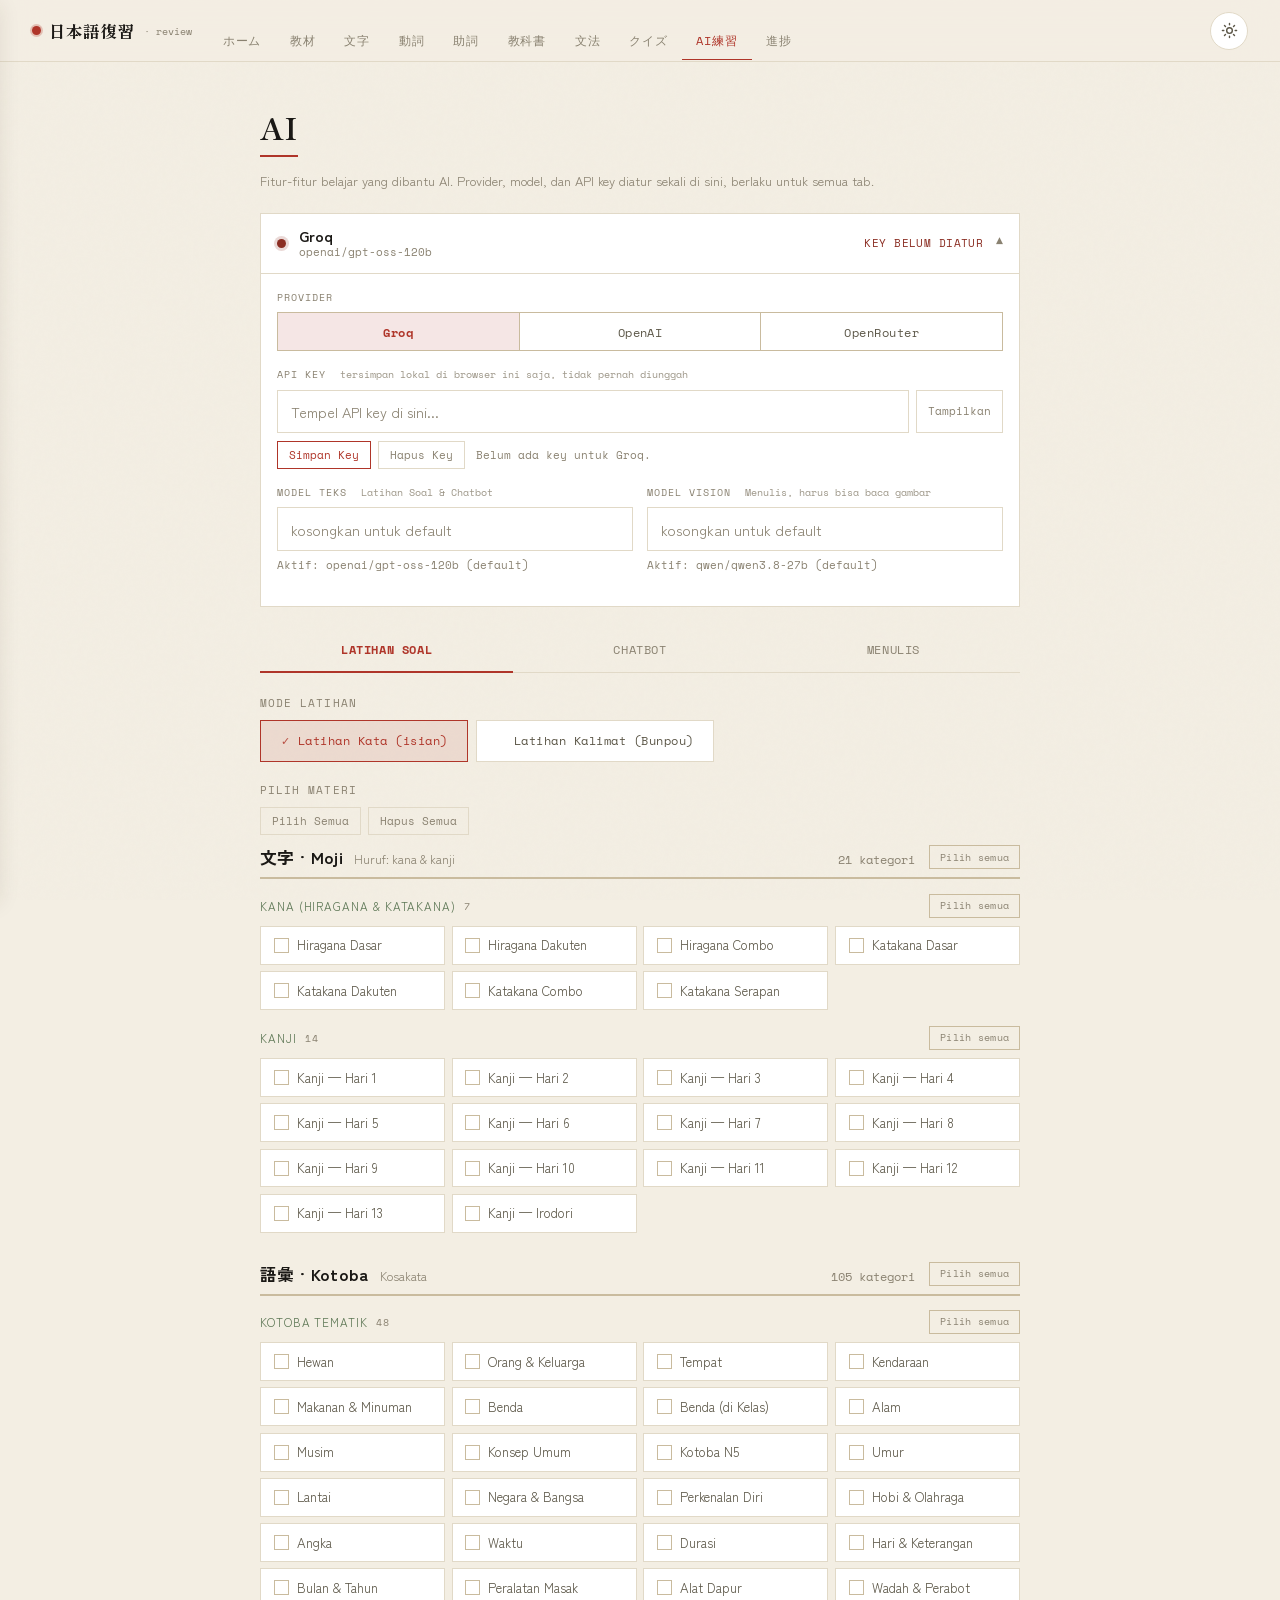
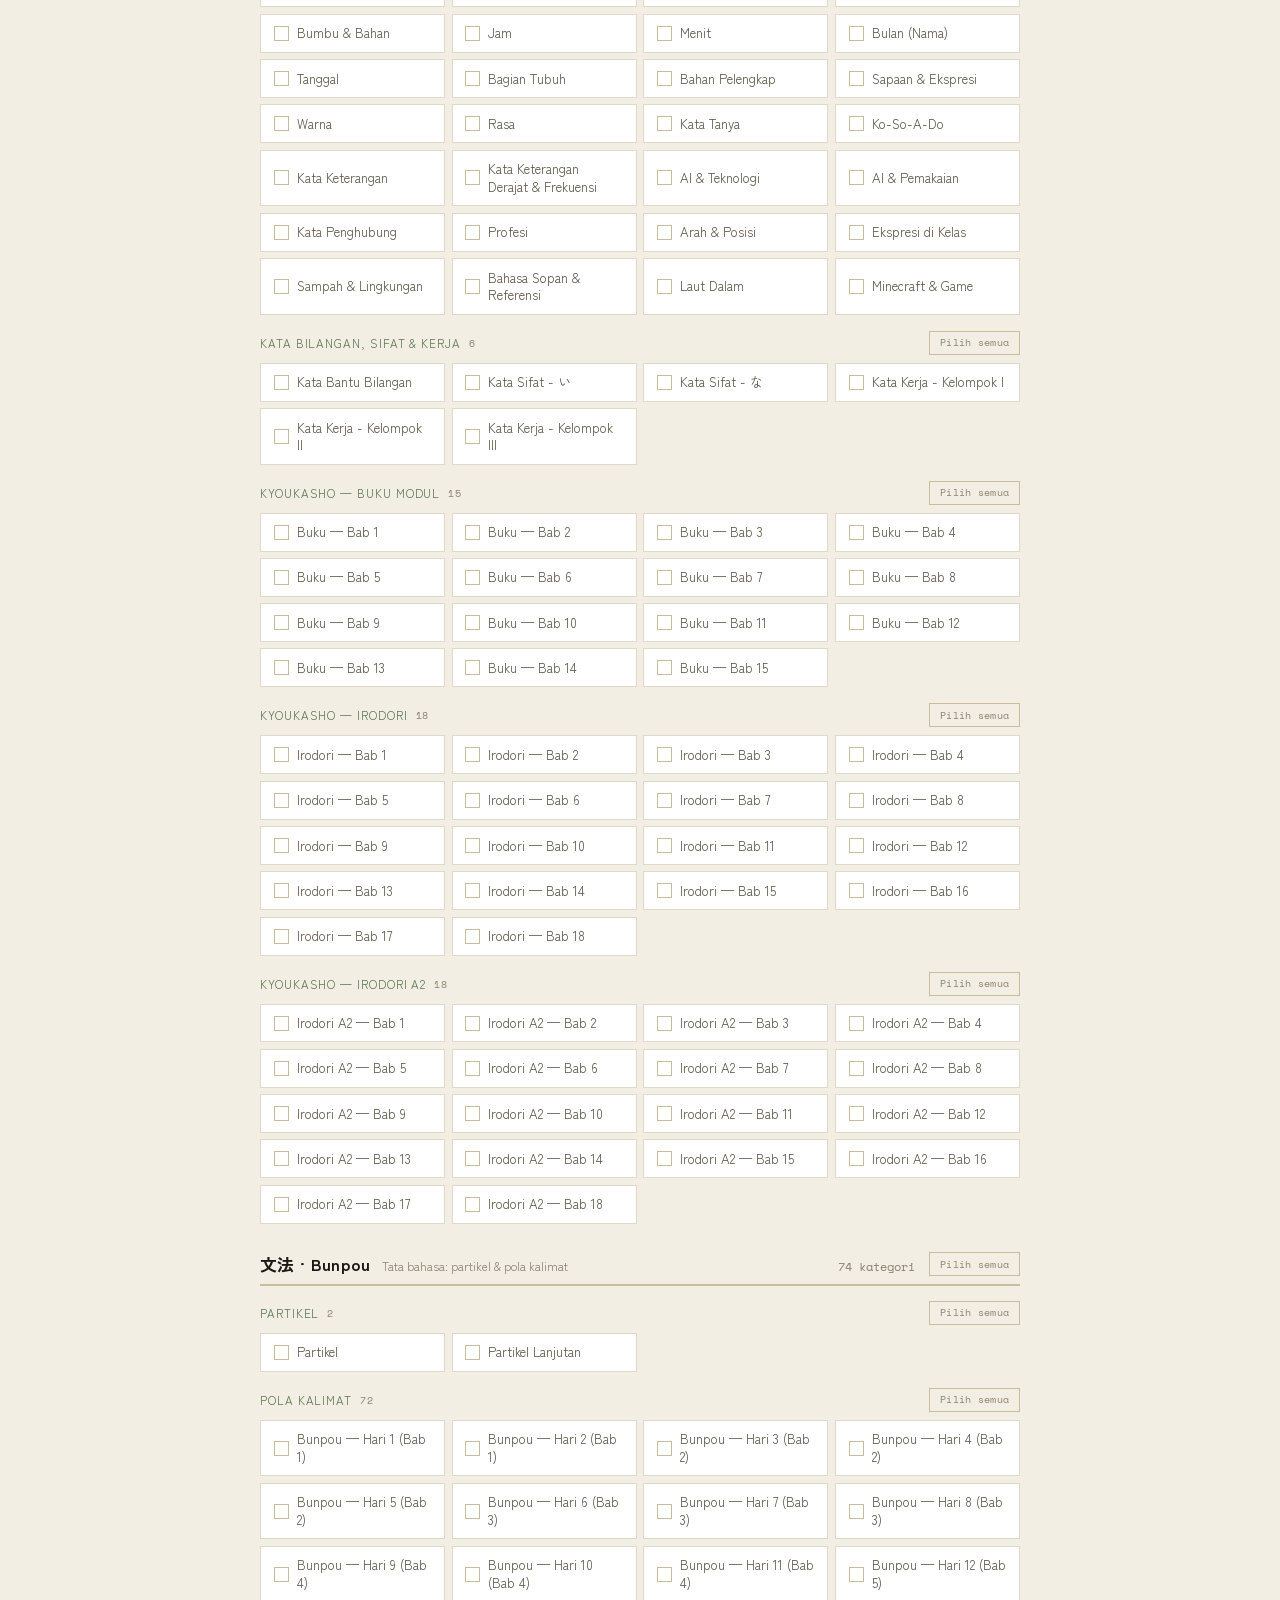
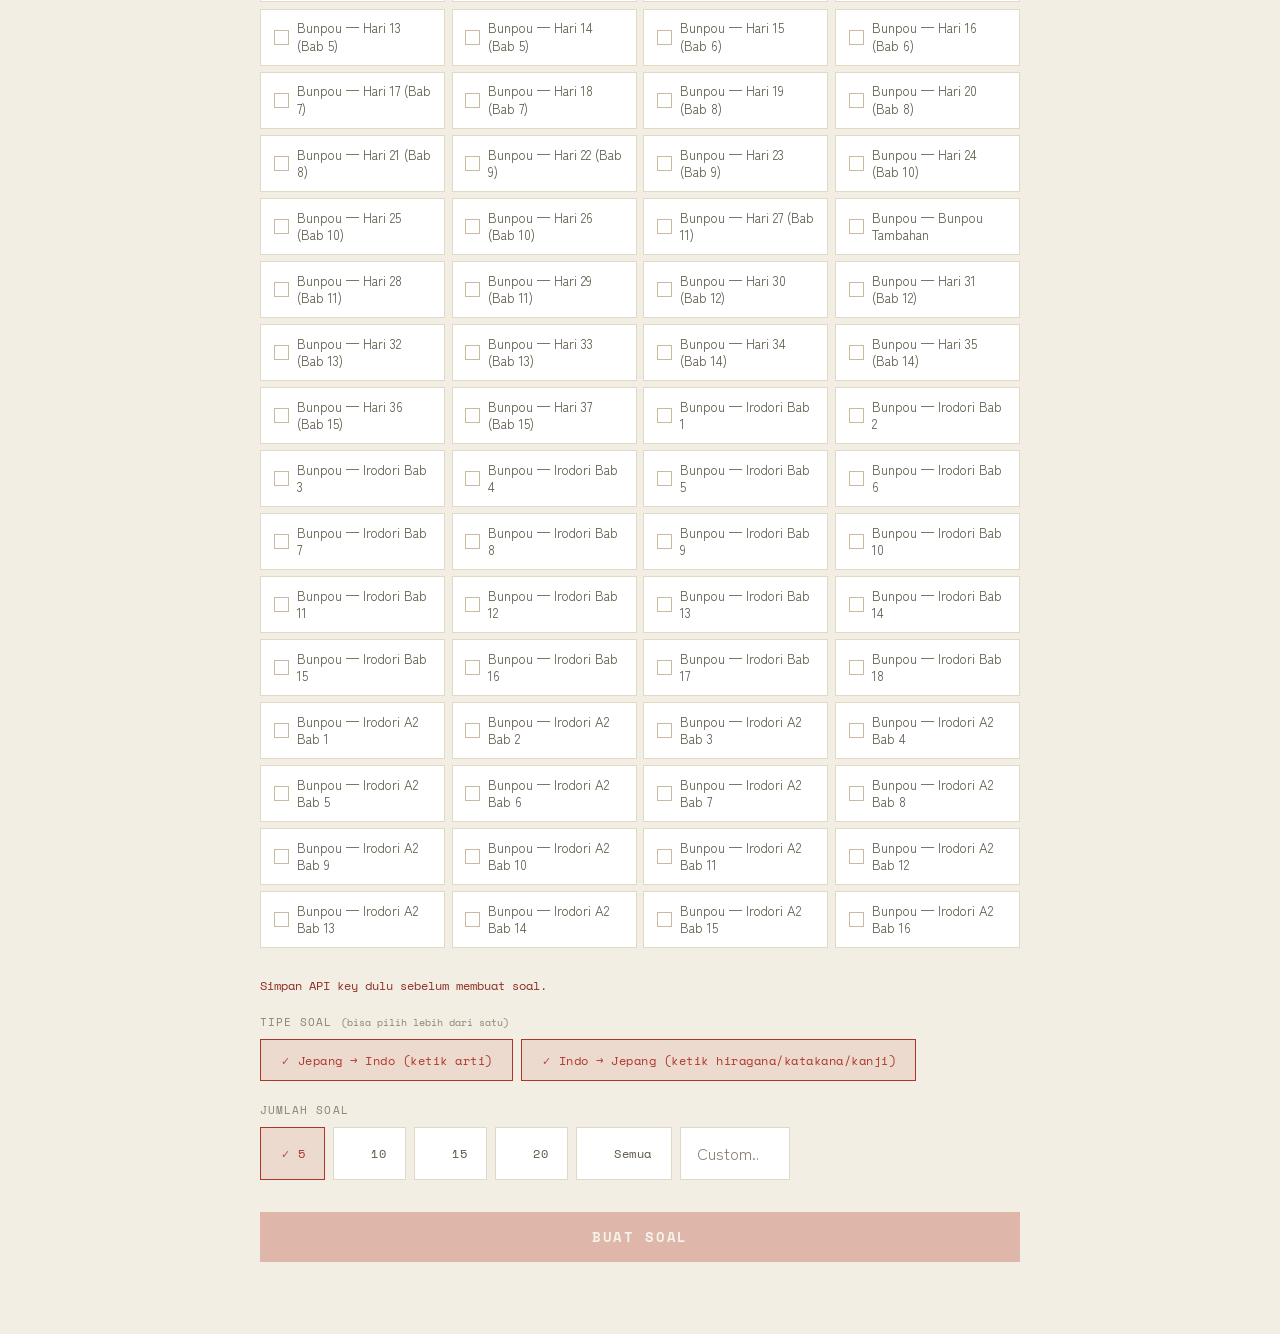
==== ai/index.html @ b62259fc "update bunpou" ====
<!DOCTYPE html>
<html lang="id">
<head>
<meta charset="UTF-8">
<meta name="viewport" content="width=device-width, initial-scale=1.0, interactive-widget=resizes-content">
<title>Latihan AI · 日本語復習</title>
<link rel="preconnect" href="https://fonts.googleapis.com">
<link href="https://fonts.googleapis.com/css2?family=Shippori+Mincho:wght@500;700&family=Space+Mono:wght@400;700&family=Zen+Kaku+Gothic+New:wght@400;500;700&display=swap" rel="stylesheet">
<link rel="stylesheet" href="../assets/css/style.css?v=20261019">
<script>
  // Terapkan tema tersimpan sebelum render, biar tidak ada "flash" warna salah
  (function(){
    var saved = localStorage.getItem('nihongo_theme');
    var theme = saved || (window.matchMedia && window.matchMedia('(prefers-color-scheme: light)').matches ? 'light' : 'dark');
    document.documentElement.setAttribute('data-theme', theme);
  })();
</script>
</head>
<body>
<script src="../assets/js/layout.js?v=20261019"></script>
<main>

<div id="pageLatihanai" class="page active">
  <div class="ai-shell">
    <div class="sec-title">AI</div>
    <div class="sec-sub">Fitur-fitur belajar yang dibantu AI. Provider, model, dan API key diatur sekali di sini, berlaku untuk semua tab.</div>

    <div id="aiSettingsMount" data-vision="1"></div>

    <div id="aiTabBar">
      <button class="cat-btn active" onclick="aiSwitchTab('latihan',this)">Latihan Soal</button>
      <button class="cat-btn" onclick="aiSwitchTab('chat',this)">Chatbot</button>
      <button class="cat-btn" onclick="aiSwitchTab('menulis',this)">Menulis</button>
    </div>

  <div id="aiPanelLatihan">
    <div class="qsetup" id="aiSetup">
      <div class="qlabel">Mode Latihan</div>
      <div class="trow" id="aiModeRow">
        <button class="tbtn sel" data-m="vocab" onclick="setAIMode(this)">Latihan Kata (isian)</button>
        <button class="tbtn" data-m="bunpou" onclick="setAIMode(this)">Latihan Kalimat (Bunpou)</button>
      </div>

      <div class="qlabel">Pilih Materi</div>
      <div class="smrow">
        <button class="smbtn" onclick="aiSelAll(true)">Pilih Semua</button>
        <button class="smbtn" onclick="aiSelAll(false)">Hapus Semua</button>
      </div>
      <div class="qog" id="aiQog"></div>
      <div class="qwarn" id="aiWarn">Pilih minimal satu kategori.</div>

      <div class="qlabel" id="aiTypeLabel">Tipe Soal <small>(bisa pilih lebih dari satu)</small></div>
      <div class="trow" id="aiTypeRow">
        <button class="tbtn sel" data-t="jp-to-id" onclick="toggleAIType(this)">Jepang → Indo (ketik arti)</button>
        <button class="tbtn sel" data-t="id-to-jp" onclick="toggleAIType(this)">Indo → Jepang (ketik hiragana/katakana/kanji)</button>
      </div>

      <div class="qlabel">Jumlah Soal</div>
      <div class="trow" id="aiCntRow">
        <button class="tbtn sel" data-c="5" onclick="setAICount(this)">5</button>
        <button class="tbtn" data-c="10" onclick="setAICount(this)">10</button>
        <button class="tbtn" data-c="15" onclick="setAICount(this)">15</button>
        <button class="tbtn" data-c="20" onclick="setAICount(this)">20</button>
        <button class="tbtn" data-c="999" onclick="setAICount(this)">Semua</button>
        <input type="number" id="aiCntCustom" class="input-ai" min="1" max="500" placeholder="Custom..." style="width:110px;flex:0 0 auto" oninput="setAICountCustom(this)">
      </div>
      <button class="start-btn" id="aiStartBtn" onclick="startAILatihan()" disabled>Buat Soal</button>
    </div>

    <div id="aiLoading" style="display:none;text-align:center;padding:3rem 1rem">
      <div class="qlabel" style="margin-bottom:.8rem">Sedang membuat soal...</div>
      <div class="qpb"><div class="qpf" id="aiLoadPf" style="width:100%;animation:aiPulse 1.2s ease-in-out infinite"></div></div>
    </div>

    <div id="aiActive" style="display:none;max-width:640px;margin:0 auto">
      <div class="qpb"><div class="qpf" id="aiPf"></div></div>
      <div class="qmeta"><span id="aiCtr">1 / 5</span><span id="aiSc">✓ 0  ✗ 0</span></div>
      <div class="qcard">
        <div class="qtag" id="aiTag"></div>
        <div class="qprompt" id="aiPrompt"></div>
        <div class="qsub" id="aiSub"></div>
        <div class="qsub" id="aiExample" style="display:none;margin-top:.6rem;font-style:italic"></div>
      </div>
      <input type="text" id="aiAnswerInput" class="input-ai" placeholder="Ketik jawabanmu di sini..." autocomplete="off" onkeydown="if(event.key==='Enter')submitAIAnswer()">
      <button class="start-btn" id="aiSubmitBtn" onclick="submitAIAnswer()" style="margin-top:.7rem">Kirim Jawaban</button>
      <div class="qfb" id="aiFb"></div>
      <button class="nxtbtn" id="aiNxtBtn" onclick="nextAIQuestion()">Lanjut →</button>
    </div>

    <div id="aiResult" style="display:none;max-width:480px;margin:0 auto;text-align:center">
      <div class="sec-title" style="text-align:center">Selesai！</div>
      <div class="rscore" id="aiRScore"></div>
      <div class="rsub" id="aiRSub"></div>
      <div class="rgrid">
        <div class="rstat"><div class="rv g" id="aiRC"></div><div class="rl">Benar</div></div>
        <div class="rstat"><div class="rv r" id="aiRW"></div><div class="rl">Salah</div></div>
      </div>
      <button class="rbtn" onclick="backAISetup()">Pengaturan</button>
    </div>

    <div id="aiErrorBox" class="qwarn" style="display:none;text-align:center;padding:1rem;max-width:640px;margin:1rem auto"></div>
  </div>
  <!-- /aiPanelLatihan -->


  <!-- CHATBOT -->
  <div id="aiPanelChat" style="display:none">
    <div id="chatIntro">
      <div class="sec-sub">Ngobrol bahasa Jepang sama AI, dibatasi cuma pakai kotoba &amp; bunpou yang kamu pilih, jadi gak kelewat level.</div>
    </div>

    <section id="chatSetup">
      <div class="qlabel">Pilih Materi yang Boleh Dipakai AI</div>
      <div class="smrow">
        <button class="smbtn" onclick="chatSelAll(true)">Pilih Semua</button>
        <button class="smbtn" onclick="chatSelAll(false)">Hapus Semua</button>
      </div>
      <div class="qog-search-wrap"><input class="qog-search" id="chatQogSearchInput" placeholder="Cari kategori (misal: bab 5, hewan, bunpou)..." autocomplete="off" oninput="filterChatQog()"></div>
      <div class="qog" id="chatQog"></div>
      <div class="qwarn" id="chatWarn">Pilih minimal satu kategori materi.</div>

      <div class="qlabel">Topik / Skenario <small>(opsional — kosongkan biar AI bebas mulai)</small></div>
      <input type="text" id="chatTopicInput" class="input-ai" placeholder="contoh: di restoran, beli tiket kereta, nanya alamat, dst..." autocomplete="off">

      <button class="start-btn" id="chatStartBtn" onclick="startChat()" disabled style="margin-top:1rem">Mulai Chat</button>
    </section>

    <section id="chatRoom" class="chat-room" hidden>
      <div class="chat-top">
        <button class="chat-ib" onclick="leaveChat()" aria-label="Kembali ke pilihan materi" title="Kembali ke materi"><svg width="18" height="18" viewBox="0 0 24 24" fill="none" stroke="currentColor" stroke-width="2.2" stroke-linecap="round" stroke-linejoin="round"><path d="M15 18l-6-6 6-6"/></svg></button>
        <div class="chat-av-lg" aria-hidden="true">会</div>
        <div class="chat-title"><b>Kaiwa</b><small id="chatMeta"></small></div>
        <button class="chat-ib" id="chatTrBtn" onclick="chatToggleTr()" aria-pressed="false" title="Sembunyikan terjemahan">訳</button>
        <button class="chat-ib" onclick="newChat()" aria-label="Chat baru" title="Chat baru"><svg width="17" height="17" viewBox="0 0 24 24" fill="none" stroke="currentColor" stroke-width="2.2" stroke-linecap="round" stroke-linejoin="round"><path d="M3 12a9 9 0 1 0 3-6.7"/><path d="M3 4v5h5"/></svg></button>
      </div>
      <div class="chat-messages" id="chatMessages" aria-live="polite"></div>
      <div class="chat-error" id="chatErrorBox" hidden>
        <div id="chatErrorText"></div>
        <button class="smbtn" onclick="retryChat()">Coba lagi</button>
      </div>
      <div class="chat-composer">
        <textarea id="chatInput" rows="1" enterkeyhint="send" placeholder="Ketik balasanmu..." autocomplete="off" onkeydown="chatKey(event)" oninput="chatAutoGrow(this)"></textarea>
        <button class="chat-send" id="chatSendBtn" onclick="sendChatMsg()" aria-label="Kirim" disabled><svg width="20" height="20" viewBox="0 0 24 24" fill="none" stroke="currentColor" stroke-width="2.2" stroke-linecap="round" stroke-linejoin="round"><path d="M22 2 11 13"></path><path d="M22 2 15 22l-4-9-9-4 20-7z"></path></svg></button>
      </div>
    </section>
  </div>
  <!-- /aiPanelChat -->


  <!-- MENULIS -->
  <div id="aiPanelMenulis" style="display:none">
    <div class="sec-sub">Karakter panduan muncul transparan di kanvas — timpa langsung di atasnya untuk latihan menulis tangan. Hasil coretanmu dicek otomatis oleh AI.</div>

    <div class="qsetup" id="wSetup">
      <div class="qlabel">Pilih Kategori</div>
      <div class="qog" id="wog"></div>
      <div class="qwarn" id="wWarn">Pilih minimal satu kategori.</div>

      <div class="qlabel">Urutan Soal</div>
      <div class="trow" id="wOrderRow">
        <button class="tbtn sel" data-o="acak" onclick="setWOrder(this)">Acak</button>
        <button class="tbtn" data-o="urut" onclick="setWOrder(this)">Berurutan</button>
      </div>

      <div class="qwarn" id="wAINote" style="display:block;color:var(--text3);font-style:italic">Coretanmu di kanvas dicek otomatis oleh AI — pakai Pengaturan AI di atas (API key + model vision). Fitur ini WAJIB model yang mendukung input gambar (vision) — model teks biasa (mis. default Groq) akan gagal.</div>

      <div class="qlabel">Jumlah Soal</div>
      <div class="trow" id="wCntRow">
        <button class="tbtn" data-c="10" onclick="setWCount(this)">10</button>
        <button class="tbtn sel" data-c="20" onclick="setWCount(this)">20</button>
        <button class="tbtn" data-c="40" onclick="setWCount(this)">40</button>
        <button class="tbtn" data-c="999" onclick="setWCount(this)">Semua</button>
        <input type="number" id="wCntCustom" class="input-ai" min="1" max="500" placeholder="Custom..." style="width:110px;flex:0 0 auto" oninput="setWCountCustom(this)">
      </div>
      <button class="start-btn" id="wStartBtn" onclick="startWriting()" disabled>Mulai Menulis</button>
    </div>

    <div id="wActive" style="display:none;max-width:520px;margin:0 auto">
      <div class="qpb"><div class="qpf" id="wPf"></div></div>
      <div class="qmeta"><span id="wCtr">1 / 20</span><span id="wSc">✓ 0  ✗ 0</span></div>
      <div class="qcard" style="padding:1.4rem 1.2rem">
        <div class="qtag" id="wTag"></div>
        <div class="qprompt md" id="wPrompt"></div>
        <div class="qsub" id="wSub"></div>
      </div>

      <div class="wcanvas-wrap" id="wCanvasWrap">
        <canvas id="wGuideCanvas" class="w-canvas w-guide-canvas"></canvas>
        <canvas id="wInkCanvas" class="w-canvas w-ink-canvas"></canvas>
      </div>

      <div class="smrow" style="justify-content:center;margin-top:.7rem">
        <button class="smbtn" id="wGuideToggleBtn" onclick="wToggleGuide()">Sembunyikan Panduan</button>
        <button class="smbtn" onclick="wClearInk()">Hapus Coretan</button>
      </div>

      <div class="qsub" id="wNote" style="display:none;text-align:center;margin-top:.7rem"></div>
      <button class="smbtn" id="wNoteToggleBtn" onclick="wToggleNote()" style="display:none;margin:.6rem auto 0;display:flex">Lihat Catatan</button>

      <button class="start-btn" id="wAICheckBtn" onclick="wCheckWithAI()" style="display:none;margin-top:1.1rem">Cek dengan AI</button>
      <div class="qfb" id="wAIFb"></div>
      <button class="nxtbtn" id="wAINxtBtn" onclick="wAdvance()">Lanjut →</button>

      <div class="wcheck-row" id="wCheckRow">
        <button class="wbtn wbtn-ng" onclick="wMark(false)">✗ Perlu Diulang</button>
        <button class="wbtn wbtn-ok" onclick="wMark(true)">✓ Sudah Bisa</button>
      </div>
    </div>

    <div id="wResult" style="display:none;max-width:480px;margin:0 auto;text-align:center">
      <div class="sec-title" style="text-align:center">Selesai！</div>
      <div class="rscore" id="wRScore"></div>
      <div class="rsub" id="wRSub"></div>
      <div class="rgrid">
        <div class="rstat"><div class="rv g" id="wRC"></div><div class="rl">Sudah Bisa</div></div>
        <div class="rstat"><div class="rv r" id="wRW"></div><div class="rl">Perlu Diulang</div></div>
      </div>
      <button class="rbtn" id="wRetryWrongBtn" onclick="wRetryWrong()">Ulangi yang Perlu Diulang</button>
      <button class="rbtn" onclick="backWSetup()">Pengaturan</button>
    </div>
  </div>

  <!-- /aiPanelMenulis -->

  </div><!-- /ai-shell -->
  </div>

</main>
<script src="../assets/data.js?v=20261019"></script>
<script src="../assets/js/core.js?v=20261019"></script>
<script src="../assets/js/notes.js?v=20261019"></script>
<script src="../assets/js/cats.js?v=20261019"></script>
<script src="../assets/js/catpicker.js?v=20261019"></script>
<script src="../assets/js/items.js?v=20261019"></script>
<script src="../assets/js/ai-settings.js?v=20261019"></script>
<script src="../assets/js/ai-latihan.js?v=20261019"></script>
<script src="../assets/js/ai-chat.js?v=20261019"></script>
<script src="../assets/js/ai-hub.js?v=20261019"></script>
<script src="../assets/js/ai-menulis.js?v=20261019"></script>
<script>
initAISettings();
initAISetup();
initChatPage();
initWSetup();
wInitCanvasEvents();

// Tab AI: dibuka lewat #chat / #menulis (atau tab terakhir yang dipakai)
(function () {
  var TABS = ['latihan', 'chat', 'menulis'];
  function openTab(t) {
    var btn = document.querySelector('#aiTabBar .cat-btn[onclick*="\'' + t + '\'"]');
    if (btn) aiSwitchTab(t, btn);
  }
  var h = (location.hash || '').slice(1), saved = null;
  try { saved = localStorage.getItem(AI_TAB_KEY); } catch (e) {}
  var start = TABS.indexOf(h) >= 0 ? h : saved;
  if (start && start !== 'latihan' && TABS.indexOf(start) >= 0) openTab(start);
  window.addEventListener('hashchange', function () {
    var t = (location.hash || '').slice(1) || 'latihan';
    if (TABS.indexOf(t) >= 0) openTab(t);
  });
})();
</script>
</body>
</html>
---- assets/css/style.css ----
:root{
  /* INK THEME (dark) — sumi-e wash on dark washi */
  --bg:#1C1A17;--bg2:#252220;--bg3:#2E2A25;--bg4:#3A342C;
  --border:#3D362C;--border2:#514735;
  --accent:#D8574A;--accent2:#7897C4;--accent3:#8FB088;--accent4:#D4AF37;
  --text:#EDE7DB;--text2:#B0A891;--text3:#7A7362;
  --red:#D9695C;--green:#8FB088;--r:3px;
  --shadow:0 4px 22px rgba(0,0,0,.4);
  --font-display:'Shippori Mincho',serif;
  --font-mono:'Space Mono',monospace;
  --font-body:'Zen Kaku Gothic New',sans-serif;
}

[data-theme="light"]{
  /* WASHI THEME (default) — kokugo jiten / seal-ink paper */
  --bg:#F3EEE3;--bg2:#FFFFFF;--bg3:#FAF5EA;--bg4:#E9E1D0;
  --border:#E1D9C7;--border2:#C9BB9E;
  --accent:#AF3529;--accent2:#2C4870;--accent3:#5B7553;--accent4:#B8860B;
  --text:#1A1815;--text2:#5c5748;--text3:#8a8271;
  --red:#8B2E23;--green:#4B6B4E;--r:3px;
  --shadow:0 4px 20px rgba(60,45,20,.09);
}

*{box-sizing:border-box;margin:0;padding:0}
html{font-size:16px}
body{background:var(--bg);color:var(--text);font-family:var(--font-body);min-height:100vh;overflow-x:hidden;transition:background .25s ease,color .25s ease}
body::before{content:'';position:fixed;inset:0;background-image:url("data:image/svg+xml,%3Csvg viewBox='0 0 200 200' xmlns='http://www.w3.org/2000/svg'%3E%3Cfilter id='n'%3E%3CfeTurbulence type='fractalNoise' baseFrequency='0.85' numOctaves='4' stitchTiles='stitch'/%3E%3C/filter%3E%3Crect width='100%25' height='100%25' filter='url(%23n)' opacity='0.035'/%3E%3C/svg%3E");pointer-events:none;z-index:0}
[data-theme="light"] body::before{opacity:.55}

/* ── reusable tombo (crop-mark) corners — pure CSS, no extra markup ── */
.kana-card,.qcard,.pcard,.choice,.acc-item,.rstat,.pov,.ri,.qopt{
  min-width:0;overflow-wrap:break-word;
  background-image:
    linear-gradient(var(--accent),var(--accent)),linear-gradient(var(--accent),var(--accent)),
    linear-gradient(var(--accent),var(--accent)),linear-gradient(var(--accent),var(--accent)),
    linear-gradient(var(--accent),var(--accent)),linear-gradient(var(--accent),var(--accent)),
    linear-gradient(var(--accent),var(--accent)),linear-gradient(var(--accent),var(--accent));
  background-repeat:no-repeat;
  background-size:7px 1.3px,1.3px 7px,7px 1.3px,1.3px 7px,7px 1.3px,1.3px 7px,7px 1.3px,1.3px 7px;
  background-position:top -1px left -1px,top -1px left -1px,top -1px right -1px,top -1px right -1px,bottom -1px left -1px,bottom -1px left -1px,bottom -1px right -1px,bottom -1px right -1px;
}

/* HEADER */
header{position:sticky;top:0;z-index:200;background:color-mix(in srgb, var(--bg) 95%, transparent);backdrop-filter:blur(20px);border-bottom:1px solid var(--border);height:62px;display:flex;align-items:center;padding:0 clamp(1rem,3vw,2rem);gap:1rem}
.logo{font-family:var(--font-display);font-weight:700;font-size:clamp(1rem,1.3vw,1.15rem);color:var(--text);white-space:nowrap;flex-shrink:0;display:flex;align-items:center;gap:.5rem}
.logo::before{content:'';width:9px;height:9px;border-radius:50%;background:var(--accent);flex-shrink:0;box-shadow:0 0 0 2px color-mix(in srgb, var(--accent) 25%, transparent)}
.logo small{color:var(--text3);font-family:var(--font-mono);font-size:.65rem;margin-left:.15rem;font-weight:400}

/* DESKTOP NAV */
#desktopNav{display:flex;gap:0;overflow-x:auto;-ms-overflow-style:none;scrollbar-width:none;flex:1;border-bottom:1px solid transparent;align-self:stretch;align-items:flex-end}
#desktopNav::-webkit-scrollbar{display:none}
#desktopNav a{background:none;border:none;border-bottom:2px solid transparent;cursor:pointer;color:var(--text3);font-family:var(--font-mono);font-size:.72rem;letter-spacing:.07em;padding:.6rem .9rem;transition:all .18s;white-space:nowrap;text-transform:uppercase;margin-bottom:-1px}
#desktopNav a:hover{color:var(--text2)}
#desktopNav a.active{color:var(--accent);border-bottom-color:var(--accent)}

/* THEME TOGGLE */
.theme-toggle{background:var(--bg2);border:1px solid var(--border);cursor:pointer;padding:.5rem;border-radius:50%;display:flex;align-items:center;justify-content:center;transition:all .2s;flex-shrink:0;width:38px;height:38px;color:var(--text2)}
.theme-toggle:hover{border-color:var(--accent);color:var(--accent)}
.theme-toggle svg{width:17px;height:17px}
.theme-toggle .icon-sun{display:none}
.theme-toggle .icon-moon{display:block}
[data-theme="light"] .theme-toggle .icon-sun{display:block}
[data-theme="light"] .theme-toggle .icon-moon{display:none}

/* BURGER BUTTON */
.burger{display:none;flex-direction:column;justify-content:center;gap:5px;background:none;border:none;cursor:pointer;padding:.4rem .5rem;-webkit-tap-highlight-color:transparent}
.burger span{display:block;width:22px;height:2px;background:var(--text2);border-radius:0;transition:all .25s ease}
.burger.open span:nth-child(1){transform:translateY(7px) rotate(45deg)}
.burger.open span:nth-child(2){opacity:0;transform:scaleX(0)}
.burger.open span:nth-child(3){transform:translateY(-7px) rotate(-45deg)}

/* DRAWER OVERLAY */
.drawer-overlay{display:none;position:fixed;inset:0;background:rgba(20,15,10,.5);z-index:299;backdrop-filter:blur(3px)}
.drawer-overlay.open{display:block;animation:fadeov .2s ease}
@keyframes fadeov{from{opacity:0}to{opacity:1}}

/* DRAWER */
.drawer{position:fixed;top:0;left:0;height:100vh;width:264px;background:var(--bg2);border-right:1px solid var(--border);z-index:300;transform:translateX(-100%);transition:transform .28s cubic-bezier(.4,0,.2,1);display:flex;flex-direction:column;padding:0 0 2rem;box-shadow:var(--shadow)}
.drawer.open{transform:translateX(0)}
.drawer-logo{font-family:var(--font-display);font-weight:700;font-size:1.05rem;color:var(--text);padding:1.2rem;border-bottom:1px solid var(--border);margin-bottom:.5rem;display:flex;align-items:center;justify-content:space-between}
.drawer-logo small{display:block;color:var(--text3);font-family:var(--font-mono);font-size:.62rem;margin-top:.2rem;font-weight:400}
.drawer-nav{display:flex;flex-direction:column;padding:0 .6rem;gap:.05rem}
.drawer-nav a{background:none;border:none;border-left:2px solid transparent;cursor:pointer;color:var(--text2);font-family:var(--font-mono);font-size:.8rem;letter-spacing:.06em;text-transform:uppercase;padding:.85rem .8rem;text-align:left;transition:all .18s;display:flex;align-items:center;gap:.7rem;-webkit-tap-highlight-color:transparent}
.drawer-nav a:hover{color:var(--text);background:var(--bg3)}
.drawer-nav a.active{color:var(--accent);background:var(--bg3);border-left-color:var(--accent)}
.dnav-icon{font-size:1.05rem;width:1.4rem;text-align:center}
.drawer-theme-row{padding:.9rem 1rem 0;margin-top:auto;border-top:1px solid var(--border);padding-top:1rem}
.drawer-theme-btn{width:100%;background:var(--bg3);border:1px solid var(--border);color:var(--text2);font-family:var(--font-mono);font-size:.72rem;letter-spacing:.06em;text-transform:uppercase;padding:.65rem;cursor:pointer;display:flex;align-items:center;justify-content:center;gap:.5rem;transition:all .2s}
.drawer-theme-btn:hover{border-color:var(--accent);color:var(--accent)}
.drawer-theme-btn .icon-sun{display:none}
.drawer-theme-btn .icon-moon{display:block}
[data-theme="light"] .drawer-theme-btn .icon-sun{display:block}
[data-theme="light"] .drawer-theme-btn .icon-moon{display:none}

@media(max-width:860px){
  #desktopNav{display:none}
  .burger{display:flex}
}

/* MAIN */
main{position:relative;z-index:1;padding:1.5rem 1.25rem 3rem;max-width:920px;margin:0 auto}
@media(min-width:860px){main{max-width:1080px;padding:2.2rem 2rem 4rem}}
@media(min-width:1280px){main{max-width:1240px;padding:2.6rem 2.5rem 4.5rem}}
.page{display:none}
.page.active{display:block;animation:fi .22s ease}
@keyframes fi{from{opacity:0;transform:translateY(4px)}to{opacity:1;transform:translateY(0)}}
.sec-title{font-family:var(--font-display);font-size:clamp(1.5rem,2.4vw,2rem);font-weight:700;color:var(--text);margin-bottom:.3rem;position:relative;display:inline-block}
.sec-title::after{content:'';display:block;width:38px;height:2px;background:var(--accent);margin-top:.4rem}
.sec-sub{color:var(--text3);font-size:clamp(.78rem,1vw,.92rem);margin-bottom:1.4rem;margin-top:.6rem}

/* CAT TABS — styled like dictionary thumb/index tabs */
.cat-tabs{display:flex;gap:.3rem;margin-bottom:1.4rem;flex-wrap:wrap;border-bottom:1.5px solid var(--border)}
.cat-btn{background:var(--bg3);border:1px solid var(--border);border-bottom:none;color:var(--text3);font-family:var(--font-mono);font-size:.74rem;padding:.6rem 1.15rem;cursor:pointer;transition:all .18s;text-transform:uppercase;letter-spacing:.05em;margin-bottom:-1.5px;border-radius:7px 7px 0 0}
.cat-btn:hover{color:var(--accent);background:var(--bg2)}
.cat-btn.active{background:var(--bg);border-color:var(--accent);color:var(--accent);border-bottom:1.5px solid var(--bg);font-weight:700;box-shadow:0 -2px 8px rgba(0,0,0,.04)}

/* BUNPOU TEMA HEADER */
.sec-header-bunpou{font-family:var(--font-mono);font-size:.7rem;letter-spacing:.12em;text-transform:uppercase;color:var(--accent);border-bottom:1px solid var(--border);padding-bottom:.5rem;margin:1.8rem 0 .9rem}
.sec-header-bunpou:first-child{margin-top:0}

/* ACCORDION */
.acc-item{border:1px solid var(--border);margin-bottom:.5rem;overflow:hidden;background:var(--bg2)}
.acc-head{display:flex;align-items:center;justify-content:space-between;padding:.85rem 1.1rem;cursor:pointer;background:var(--bg2);transition:background .18s;user-select:none}
.acc-head:hover{background:var(--bg3)}
.acc-head.open{background:var(--bg3);border-bottom:1px solid var(--border)}
.acc-left{display:flex;align-items:center;gap:.6rem}
.acc-title{font-size:clamp(.9rem,1.1vw,1.02rem);color:var(--text)}
.acc-cnt{font-family:var(--font-mono);font-size:.62rem;color:var(--text3);background:var(--bg4);padding:.15rem .5rem;border-radius:999px}
.acc-arrow{font-size:.65rem;color:var(--accent);transition:transform .22s}
.acc-head.open .acc-arrow{transform:rotate(90deg)}
.acc-body{display:none;padding:1rem}
.acc-body.open{display:block;animation:fi .18s ease}

/* KANA GRID */
.kana-grid{display:grid;grid-template-columns:repeat(auto-fill,minmax(72px,1fr));gap:.5rem}
@media(min-width:860px){.kana-grid{grid-template-columns:repeat(auto-fill,minmax(84px,1fr));gap:.6rem}}
.kana-card{position:relative;background:var(--bg3);border:1px solid var(--border);padding:.65rem .4rem;text-align:center;transition:all .18s}
.kana-card:hover{border-color:var(--accent);transform:translateY(-1px);box-shadow:var(--shadow)}
.kana-char{font-family:var(--font-display);font-weight:700;font-size:clamp(1.3rem,1.8vw,1.55rem);color:var(--text);display:block;line-height:1.2}
.kana-roma{font-family:var(--font-mono);font-size:.66rem;color:var(--text2);margin-top:.2rem}
.kana-note{font-size:.58rem;color:var(--accent);font-family:var(--font-mono);margin-top:.15rem}

/* KOTOBA TABLE */
.tbl-wrap{overflow-x:auto;-webkit-overflow-scrolling:touch;border:1px solid var(--border)}
.ktable{width:100%;border-collapse:collapse;font-size:.92rem;min-width:340px}
.ktable th{font-family:var(--font-mono);font-size:.62rem;letter-spacing:.1em;text-transform:uppercase;color:var(--text3);text-align:left;padding:.55rem .75rem;border-bottom:1px solid var(--border);background:var(--bg3);white-space:nowrap}
.ktable td{padding:.7rem .75rem;border-bottom:1px solid var(--border);vertical-align:top;font-size:.92rem}
.ktable tr:last-child td{border-bottom:none}
.ktable tr:hover td{background:color-mix(in srgb, var(--accent) 4%, transparent)}
.td-kana{font-family:var(--font-display);font-size:1.05rem;color:var(--text);white-space:nowrap}
.td-kanji{font-family:var(--font-display);font-weight:700;font-size:1.1rem;color:var(--accent);white-space:nowrap}
.td-roma{font-family:var(--font-mono);font-size:.78rem;color:var(--text2);white-space:nowrap}
.td-arti{color:var(--text);white-space:nowrap;font-size:.9rem}
.td-note{color:var(--text2);font-size:.82rem;line-height:1.65;min-width:240px;max-width:420px;white-space:normal}
@media(min-width:1280px){.td-note{min-width:320px;max-width:560px}.ktable{font-size:.98rem}.ktable td{padding:.85rem .9rem}}

/* PARTIKEL */
.particle-grid{display:grid;grid-template-columns:repeat(auto-fill,minmax(300px,1fr));gap:.9rem}
@media(min-width:1280px){.particle-grid{grid-template-columns:repeat(auto-fill,minmax(340px,1fr));gap:1.1rem}}
.pcard{position:relative;background:var(--bg2);border:1px solid var(--border);padding:1.2rem;transition:all .2s;min-width:0;overflow-wrap:break-word}
.pcard:hover{border-color:var(--accent);box-shadow:var(--shadow)}
.p-sym{font-family:var(--font-display);font-weight:700;font-size:2.1rem;color:var(--accent4);line-height:1;margin-bottom:.25rem;overflow-wrap:break-word}
.p-rom{font-family:var(--font-mono);font-size:.68rem;color:var(--text3);margin-bottom:.4rem;overflow-wrap:break-word}
.p-name{font-size:.92rem;color:var(--text);margin-bottom:.4rem;font-weight:700;overflow-wrap:break-word}
.p-desc{font-size:.85rem;color:var(--text2);line-height:1.65;margin-bottom:.65rem;overflow-wrap:break-word}
.p-exs{display:flex;flex-direction:column;gap:.35rem}
.p-ex{background:var(--bg3);border-left:2px solid var(--accent4);padding:.5rem .7rem;min-width:0;overflow-wrap:break-word}
.p-ex-jp{font-family:var(--font-display);font-size:.9rem;color:var(--text);overflow-wrap:break-word}
.p-ex-id{font-size:.76rem;color:var(--text3);margin-top:.15rem;overflow-wrap:break-word}
.ph{color:var(--accent4);font-weight:700}

/* QUIZ SETUP */
.qsetup{max-width:680px;margin:0 auto}
@media(min-width:1024px){.qsetup{max-width:760px}}
.qlabel{font-family:var(--font-mono);font-size:.66rem;letter-spacing:.1em;text-transform:uppercase;color:var(--text3);margin-bottom:.55rem;margin-top:1.3rem}
.qlabel:first-child{margin-top:0}
.qlabel small{color:var(--text3);font-size:.6rem;text-transform:none;letter-spacing:0}
.qog{display:grid;grid-template-columns:repeat(auto-fill,minmax(168px,1fr));gap:.4rem;margin-bottom:.5rem}
.qopt{position:relative;background:var(--bg2);border:1px solid var(--border);padding:.6rem .8rem;cursor:pointer;transition:all .18s;display:flex;align-items:center;gap:.5rem}
.qopt:hover{border-color:var(--accent3)}
.qopt.sel{background:color-mix(in srgb, var(--accent3) 10%, transparent);border-color:var(--accent3)}
.qcb{width:15px;height:15px;border:1.5px solid var(--border2);flex-shrink:0;display:flex;align-items:center;justify-content:center;transition:all .18s;font-size:.55rem;color:transparent}
.qopt.sel .qcb{background:var(--accent3);border-color:var(--accent3);color:#fff}
.qol{font-size:.82rem;color:var(--text2);line-height:1.35}
.qopt.sel .qol{color:var(--text)}
.smrow{display:flex;gap:.4rem;margin-bottom:.65rem}
.smbtn{font-family:var(--font-mono);font-size:.66rem;background:none;border:1px solid var(--border);color:var(--text3);padding:.3rem .7rem;cursor:pointer;transition:all .15s}
.smbtn:hover{border-color:var(--accent3);color:var(--accent3)}
.trow{display:flex;gap:.5rem;flex-wrap:wrap;margin-bottom:.7rem}
.tbtn{background:var(--bg2);border:1px solid var(--border);padding:.6rem 1.2rem;cursor:pointer;font-family:var(--font-mono);font-size:.78rem;color:var(--text2);transition:background .18s,border-color .18s,color .18s;letter-spacing:.04em;min-height:42px;display:flex;align-items:center;gap:.4rem;user-select:none;-webkit-tap-highlight-color:transparent}
.tbtn:hover{border-color:var(--accent);color:var(--accent)}
.tbtn.sel{background:color-mix(in srgb, var(--accent) 10%, transparent);border-color:var(--accent);color:var(--accent)}
.tbtn::before{content:'✓';font-size:.7rem;opacity:0;width:.7rem;flex-shrink:0;transition:opacity .15s}
.tbtn.sel::before{opacity:.85}
.start-btn{width:100%;padding:.95rem;background:var(--accent);border:none;color:#fff;font-family:var(--font-mono);font-size:.86rem;letter-spacing:.12em;text-transform:uppercase;cursor:pointer;transition:all .2s;margin-top:1.3rem;font-weight:700}
.start-btn:hover{opacity:.9;box-shadow:var(--shadow)}
.start-btn:disabled{opacity:.3;cursor:not-allowed;box-shadow:none}

/* LATIHAN AI */
.input-ai{width:100%;padding:.85rem 1rem;background:var(--bg2);border:1px solid var(--border);color:var(--text);font-family:var(--font-body);font-size:1rem;transition:border-color .18s}
.input-ai:focus{outline:none;border-color:var(--accent)}
.input-ai::placeholder{color:var(--text3)}
.ai-key-mask{-webkit-text-security:disc}
@keyframes aiPulse{0%,100%{opacity:.4}50%{opacity:1}}
.qwarn{font-size:.74rem;color:var(--red);margin-top:.4rem;font-family:var(--font-mono);display:none}

/* QUIZ ACTIVE */
#quizActive{display:none;max-width:640px;margin:0 auto}
@media(min-width:1024px){#quizActive{max-width:700px}}
.qpb{height:3px;background:var(--bg4);margin-bottom:1.5rem;overflow:hidden}
.qpf{height:100%;background:var(--accent);transition:width .35s ease}
.qmeta{display:flex;justify-content:space-between;margin-bottom:1.3rem;font-family:var(--font-mono);font-size:.72rem;color:var(--text3)}
.qcard{position:relative;background-color:var(--bg2);background-image:none;border:1.5px solid var(--border2);padding:2.2rem 1.6rem;text-align:center;margin-bottom:1.2rem}
.qtag{font-family:var(--font-mono);font-size:.6rem;letter-spacing:.12em;text-transform:uppercase;color:var(--text3);margin-bottom:1rem}
.qprompt{font-family:var(--font-display);font-weight:700;font-size:clamp(1.85rem,3.2vw,2.3rem);color:var(--text);line-height:1.35;margin-bottom:.3rem}
.qprompt.sm{font-size:clamp(1rem,1.6vw,1.2rem);font-family:var(--font-body);font-weight:400}
.qprompt.md{font-size:clamp(1.3rem,2.2vw,1.6rem)}
.qsub{font-size:.8rem;color:var(--text3)}
.choices{display:grid;grid-template-columns:1fr 1fr;gap:.55rem}
.choice{position:relative;background:var(--bg2);border:1px solid var(--border);padding:.9rem 1rem;cursor:pointer;transition:all .16s;text-align:left;font-family:inherit;color:var(--text);font-size:.9rem;line-height:1.45;width:100%}
.choice:hover:not(:disabled){border-color:var(--accent2);background:color-mix(in srgb, var(--accent2) 8%, transparent)}
.choice .ck{font-family:var(--font-display);font-weight:700;font-size:1.05rem;display:block;margin-bottom:.15rem}
.choice .cs{font-family:var(--font-mono);font-size:.64rem;color:var(--text3)}
.choice.correct{border-color:var(--green)!important;background:color-mix(in srgb, var(--green) 12%, transparent)!important;color:var(--green)}
.choice.wrong{border-color:var(--red)!important;background:color-mix(in srgb, var(--red) 10%, transparent)!important;color:var(--red)}
.qfb{text-align:center;padding:.75rem;font-family:var(--font-mono);font-size:.82rem;margin:.8rem 0;display:none;white-space:pre-line}
.qfb.ok{background:color-mix(in srgb, var(--green) 12%, transparent);color:var(--green);border:1px solid color-mix(in srgb, var(--green) 30%, transparent)}
.qfb.ng{background:color-mix(in srgb, var(--red) 10%, transparent);color:var(--red);border:1px solid color-mix(in srgb, var(--red) 30%, transparent)}
.nxtbtn{width:100%;padding:.8rem;background:var(--bg3);border:1px solid var(--border);color:var(--text2);cursor:pointer;font-family:var(--font-mono);font-size:.78rem;letter-spacing:.07em;transition:all .18s;display:none}
.nxtbtn:hover{border-color:var(--accent);color:var(--accent)}

/* RESULT */
#quizResult{display:none;max-width:480px;margin:0 auto;text-align:center}
.rscore{font-family:var(--font-display);font-weight:700;font-size:clamp(3rem,5vw,3.8rem);color:var(--accent);margin:.9rem 0}
.rsub{color:var(--text2);font-size:.9rem;margin-bottom:1.4rem}
.rgrid{display:grid;grid-template-columns:1fr 1fr;gap:.8rem;margin-bottom:1.4rem}
.rstat{position:relative;background:var(--bg2);border:1px solid var(--border);padding:.95rem}
.rv{font-family:var(--font-mono);font-size:1.55rem;font-weight:700}
.rv.g{color:var(--green)}.rv.r{color:var(--red)}
.rl{font-family:var(--font-mono);font-size:.6rem;color:var(--text3);text-transform:uppercase;letter-spacing:.1em;margin-top:.25rem}
.rbtn{padding:.7rem 1.5rem;background:none;border:1px solid var(--accent);color:var(--accent);font-family:var(--font-mono);font-size:.74rem;cursor:pointer;transition:all .18s;letter-spacing:.06em;margin:.3rem}
.rbtn:hover{background:color-mix(in srgb, var(--accent) 10%, transparent)}

/* PROGRESS */
.pov-grid{display:grid;grid-template-columns:repeat(auto-fill,minmax(210px,1fr));gap:.65rem;margin-bottom:1.7rem}
.pov{position:relative;background:var(--bg2);border:1px solid var(--border);padding:.95rem}
.pov-l{font-family:var(--font-mono);font-size:.64rem;text-transform:uppercase;letter-spacing:.1em;color:var(--text3);margin-bottom:.45rem}
.pov-v{font-family:var(--font-mono);font-size:1.45rem;color:var(--text);font-weight:700}
.pov-v span{font-size:.76rem;color:var(--text3);font-weight:400}
.mbar{height:4px;background:var(--bg4);margin-top:.45rem;overflow:hidden}
.mfill{height:100%;background:var(--accent3);transition:width .5s ease}
.recent-list{display:flex;flex-direction:column;gap:.4rem}
.ri{position:relative;background:var(--bg2);border:1px solid var(--border);padding:.65rem .85rem;display:flex;justify-content:space-between;align-items:center}
.ri-l{display:flex;flex-direction:column;gap:.15rem}
.ri-date{font-family:var(--font-mono);font-size:.64rem;color:var(--text3)}
.ri-cats{font-size:.84rem;color:var(--text2)}
.ri-sc{font-family:var(--font-mono);font-size:.9rem;font-weight:700}
.ri-sc.hi{color:var(--green)}.ri-sc.md{color:var(--accent)}.ri-sc.lo{color:var(--red)}
.clrbtn{background:none;border:1px solid var(--border);color:var(--text3);font-family:var(--font-mono);font-size:.64rem;padding:.25rem .55rem;cursor:pointer;transition:all .15s}
.clrbtn:hover{border-color:var(--red);color:var(--red)}
.prog-hdr{display:flex;justify-content:space-between;align-items:center;margin-bottom:.8rem}

/* SCROLLBAR */
::-webkit-scrollbar{width:6px;height:6px}
::-webkit-scrollbar-track{background:var(--bg)}
::-webkit-scrollbar-thumb{background:var(--border)}
::-webkit-scrollbar-thumb:hover{background:var(--border2)}

/* MENULIS (WRITING PRACTICE) — genkoyoshi-style canvas frame w/ tombo corners */
.wcanvas-wrap{position:relative;width:100%;max-width:320px;aspect-ratio:1/1;margin:0 auto;border:1.5px solid var(--text);background:var(--bg2);overflow:hidden;box-shadow:var(--shadow);touch-action:none}
.wcanvas-wrap::before,.wcanvas-wrap::after{content:'';position:absolute;width:9px;height:9px;pointer-events:none;z-index:5}
.wcanvas-wrap::before{top:-1px;left:-1px;border-top:1.6px solid var(--accent);border-left:1.6px solid var(--accent)}
.wcanvas-wrap::after{bottom:-1px;right:-1px;border-bottom:1.6px solid var(--accent);border-right:1.6px solid var(--accent)}
.w-canvas{position:absolute;inset:0;width:100%;height:100%;display:block;touch-action:none}
.w-guide-canvas{opacity:1;transition:opacity .2s ease;pointer-events:none}
.w-guide-canvas.hidden{opacity:0}
.w-ink-canvas{cursor:crosshair}
.wcheck-row{display:grid;grid-template-columns:1fr 1fr;gap:.6rem;margin-top:1.1rem}
.wbtn{padding:.85rem;font-family:var(--font-mono);font-size:.78rem;letter-spacing:.05em;cursor:pointer;transition:all .18s;border:1px solid var(--border);background:var(--bg2)}
.wbtn-ok{color:var(--green);border-color:color-mix(in srgb, var(--green) 45%, var(--border))}
.wbtn-ok:hover{background:color-mix(in srgb, var(--green) 10%, transparent);border-color:var(--green)}
.wbtn-ng{color:var(--red);border-color:color-mix(in srgb, var(--red) 45%, var(--border))}
.wbtn-ng:hover{background:color-mix(in srgb, var(--red) 8%, transparent);border-color:var(--red)}

@media(max-width:768px){
  .choices{grid-template-columns:1fr}
  .kana-grid{grid-template-columns:repeat(auto-fill,minmax(58px,1fr))}
  .particle-grid{grid-template-columns:1fr}
  .qog{grid-template-columns:1fr 1fr}
  .rgrid{grid-template-columns:1fr 1fr}
  .trow{display:grid;grid-template-columns:1fr 1fr}
  .trow .tbtn{justify-content:center}
}

/* ── KAMUS TERPADU (Materi) ── */
.kamus-search-wrap{position:relative;margin-bottom:10px}
.kamus-search{width:100%;padding:.9rem 1.1rem;background:var(--bg2);border:1.5px solid var(--text);color:var(--text);font-family:var(--font-body);font-size:1rem}
.kamus-search:focus{outline:none;border-color:var(--accent)}
.kamus-search::placeholder{color:var(--text3)}
.kamus-chips{display:flex;gap:.35rem;overflow-x:auto;padding:.8rem 0;scrollbar-width:none}
.kamus-chips::-webkit-scrollbar{display:none}
.kamus-chip{flex-shrink:0;border:1px solid var(--border);background:var(--bg2);color:var(--text3);font-family:var(--font-mono);font-size:.72rem;padding:.4rem .85rem;cursor:pointer;white-space:nowrap;transition:all .15s;border-radius:5px}
.kamus-chip.active{background:var(--accent);color:#fff;border-color:var(--accent)}
.kamus-count{font-family:var(--font-mono);font-size:.68rem;color:var(--text3);letter-spacing:.05em;padding:.4rem .1rem;border-bottom:1px solid var(--border);margin-bottom:.3rem;display:flex;justify-content:space-between}
.qog-search-wrap{margin-bottom:.6rem}
.qog-search{width:100%;padding:.6rem .8rem;background:var(--bg2);border:1px solid var(--border);color:var(--text);font-family:var(--font-body);font-size:.88rem}
.qog-search:focus{outline:none;border-color:var(--accent)}
.qog-search::placeholder{color:var(--text3)}
.kamus-pagination{display:flex;justify-content:center;align-items:center;gap:.35rem;padding:1.3rem 0;flex-wrap:wrap}
.kamus-page-btn{background:var(--bg2);border:1px solid var(--border);color:var(--text2);font-family:var(--font-mono);font-size:.8rem;padding:.5rem .8rem;cursor:pointer;transition:all .15s}
.kamus-page-btn:hover:not(:disabled){border-color:var(--accent);color:var(--accent)}
.kamus-page-btn:disabled{opacity:.3;cursor:not-allowed}
.kamus-page-num{background:var(--bg2);border:1px solid var(--border);color:var(--text2);font-family:var(--font-mono);font-size:.78rem;width:34px;height:34px;cursor:pointer;transition:all .15s}
.kamus-page-num:hover{border-color:var(--accent);color:var(--accent)}
.kamus-page-num.active{background:var(--accent);border-color:var(--accent);color:#fff;font-weight:700}
.kamus-page-ellipsis{background:none;border:none;color:var(--text3);font-family:var(--font-mono);font-size:.78rem;padding:0 .35rem;height:34px;cursor:pointer;transition:color .15s}
.kamus-page-ellipsis:hover{color:var(--accent)}
.kamus-page-ellipsis-open{padding:0;cursor:default}
.kamus-page-jump-input{width:34px;height:34px;background:var(--bg2);border:1px solid var(--accent);color:var(--text);font-family:var(--font-mono);font-size:.78rem;text-align:center;padding:0}
.kamus-page-jump-input:focus{outline:none}
.kamus-page-jump-input::-webkit-inner-spin-button,.kamus-page-jump-input::-webkit-outer-spin-button{-webkit-appearance:none;margin:0}
.kamus-item{position:relative;display:flex;gap:.85rem;align-items:center;padding:.8rem .3rem;border-bottom:1px solid var(--border);cursor:pointer;transition:background .15s}
.kamus-item:hover{background:color-mix(in srgb, var(--accent) 5%, transparent)}
.kamus-item .kbox{position:relative;width:48px;height:48px;flex-shrink:0;border:1px solid var(--border);display:flex;align-items:center;justify-content:center;font-family:var(--font-display);font-weight:700;font-size:1.25rem;background:var(--bg2);white-space:nowrap;overflow:hidden;line-height:1}
.kamus-item .kinfo{flex:1;min-width:0}
.kamus-item .ktag{display:flex;gap:.5rem;align-items:center;font-size:.66rem;margin-bottom:.15rem}
.kamus-item .ktag .kcat{color:var(--accent);font-weight:700;letter-spacing:.04em;font-family:var(--font-mono)}
.kamus-item .ktag .kgrp{color:var(--text3)}
.kamus-item .ktitle{font-size:.98rem;font-weight:700;color:var(--text)}
.kamus-item .ksub{font-size:.78rem;color:var(--text3)}
.kamus-mirip{flex-shrink:0;font-size:.62rem;border:1px solid var(--accent);color:var(--accent);padding:.2rem .5rem;font-family:var(--font-mono)}
.kamus-empty{padding:2.5rem 1rem;text-align:center;color:var(--text3)}

/* ── detail sheet (klik kata di Kamus) ── */
.kamus-overlay{position:fixed;inset:0;background:rgba(20,15,10,.55);z-index:400;display:none;align-items:flex-end;justify-content:center}
.kamus-overlay.show{display:flex}
.kamus-sheet{background:var(--bg);width:100%;max-width:560px;max-height:88vh;overflow-y:auto;border-top:3px solid var(--accent)}
.kamus-sheet-close{display:flex;justify-content:flex-end;padding:.6rem .8rem 0}
.kamus-sheet-close button{border:none;background:transparent;font-size:1.3rem;color:var(--text3);cursor:pointer}
.kamus-genko{position:relative;margin:0 1rem;border:1.5px solid var(--text);aspect-ratio:2/1;background-color:var(--bg2);background-image:repeating-linear-gradient(var(--border) 0 1px, transparent 1px 24px),repeating-linear-gradient(90deg, var(--border) 0 1px, transparent 1px 24px);background-size:24px 24px;background-position:center;display:flex;align-items:center;justify-content:center}
.kamus-genko::before,.kamus-genko::after{content:'';position:absolute;width:9px;height:9px;pointer-events:none}
.kamus-genko::before{top:-1px;left:-1px;border-top:1.6px solid var(--accent);border-left:1.6px solid var(--accent)}
.kamus-genko::after{bottom:-1px;right:-1px;border-bottom:1.6px solid var(--accent);border-right:1.6px solid var(--accent)}
.kamus-genko .kchar{font-family:var(--font-display);font-weight:700;font-size:4.2rem}
.kamus-sheet-body{padding:1.1rem 1.4rem 2rem}
.kamus-sheet-tags{display:flex;gap:.5rem;margin:1rem 0 .6rem}
.kamus-sheet-tag{border:1px solid var(--border);background:var(--bg2);padding:.25rem .6rem;font-size:.78rem;color:var(--text3)}
.kamus-sheet-arti{font-size:1.35rem;font-weight:700;margin-bottom:.9rem;color:var(--text)}
.kamus-nuance{border:1px solid var(--accent);background:color-mix(in srgb, var(--accent) 8%, transparent);padding:.8rem .9rem;margin-top:.4rem}
.kamus-nuance-head{display:flex;align-items:center;gap:.4rem;font-size:.66rem;letter-spacing:.05em;color:var(--accent);font-weight:700;margin-bottom:.6rem;font-family:var(--font-mono)}
.kamus-nuance-grid{display:grid;grid-template-columns:1fr 1fr;gap:.6rem}
.kamus-nuance-item .nk{font-family:var(--font-display);font-weight:700;font-size:1.25rem}
.kamus-nuance-item .na{font-size:.78rem;color:var(--text3);margin-top:.1rem}
.kamus-note-box{margin-top:.9rem;font-size:.85rem;color:var(--text2);line-height:1.65;border-left:2px solid var(--border);padding-left:.75rem}
.kamus-kanji-words{margin-top:1rem;border-top:1px solid var(--border);padding-top:.8rem}
.kamus-kanji-words-head{font-family:var(--font-mono);font-size:.64rem;letter-spacing:.06em;color:var(--text3);margin-bottom:.5rem}
.kamus-kanji-word{display:flex;align-items:baseline;gap:.6rem;padding:.4rem 0;border-bottom:1px solid var(--border)}
.kamus-kanji-word:last-child{border-bottom:none}
.kamus-kanji-word .kw-w{font-family:var(--font-display);font-weight:700;font-size:1.05rem;color:var(--text)}
.kamus-kanji-word .kw-f{font-size:.72rem;color:var(--text3)}
.kamus-kanji-word .kw-a{font-size:.8rem;color:var(--text2);margin-left:auto;text-align:right}

/* ── BAB & KUIS (Buku) ── */
.bab-progress-card{position:relative;border:1px solid var(--border);border-left:3px solid var(--accent);background:var(--bg2);padding:1rem 1.2rem;margin-bottom:1.2rem;border-radius:0 6px 6px 0;box-shadow:var(--shadow)}
.bab-progress-top{font-family:var(--font-mono);font-size:.66rem;letter-spacing:.08em;color:var(--accent);margin-bottom:.4rem;font-weight:700}
.bab-progress-foot{font-size:.84rem;color:var(--text2);line-height:1.6}
.bab-card{position:relative;border:1px solid var(--border);background:var(--bg2);margin-bottom:.65rem}
.bab-card:not(:last-child)::before{content:'';position:absolute;left:26px;bottom:-9px;width:1.5px;height:9px;background:repeating-linear-gradient(var(--border) 0 3px, transparent 3px 5px)}
.bab-head{display:flex;align-items:center;gap:1rem;padding:.9rem 1.1rem;cursor:pointer}
.bab-num{font-family:var(--font-display);font-weight:700;font-size:1.5rem;color:var(--border2);width:2.1rem;flex-shrink:0}
.bab-card.bab-done .bab-num{color:var(--accent)}
.bab-main{flex:1;min-width:0}
.bab-title{font-weight:700;font-size:.95rem;color:var(--text)}
.bab-sub{font-size:.72rem;color:var(--text3);margin-top:.1rem}
.bab-mini-bar{height:3px;background:var(--bg4);margin-top:.5rem;overflow:hidden}
.bab-mini-fill{height:100%;background:var(--accent)}
.bab-stamp{width:26px;height:26px;border:1.4px solid var(--accent);color:var(--accent);display:flex;align-items:center;justify-content:center;font-family:var(--font-display);font-size:.8rem;flex-shrink:0}
.bab-pct{font-family:var(--font-mono);font-size:.62rem;color:var(--text3);flex-shrink:0}
.bab-quiz-panel{border-top:1px solid var(--border);padding:.9rem 1.1rem 1rem;background:var(--bg3)}
.bab-quiz-link{width:100%;text-align:left;background:var(--bg2);border:1px solid var(--accent);color:var(--accent);font-family:var(--font-mono);font-size:.74rem;padding:.65rem .9rem;cursor:pointer;margin-bottom:.8rem;transition:all .15s}
.bab-quiz-link:hover{background:color-mix(in srgb, var(--accent) 8%, transparent)}

/* ─── CHATBOT (AI) ─── */

/* ── Pengelompokan kategori: Moji / Kotoba / Bunpou ── */
/* wadah luar jangan jadi grid — grid-nya ada di .qog di dalam tiap subgrup */
#qog.qog,#aiQog.qog,#chatQog.qog{display:block}
.qgrp{margin-bottom:1.8rem}
.qgrp-h{display:flex;align-items:baseline;gap:.7rem;flex-wrap:wrap;padding-bottom:.5rem;margin-bottom:.9rem;border-bottom:2px solid var(--border2)}
.qgrp-h b{font-size:1.05rem;color:var(--text);letter-spacing:.02em;white-space:nowrap}
.qgrp-h small{font-size:.76rem;color:var(--text3)}
.qgrp-h span{margin-left:auto;font-family:var(--font-mono,monospace);font-size:.72rem;color:var(--text3);white-space:nowrap}
.qgrp-h span::after{content:' kategori'}
.qgrp-sub{margin-bottom:1rem}
.qgrp-subh{display:flex;align-items:center;gap:.5rem;font-size:.72rem;text-transform:uppercase;letter-spacing:.08em;color:var(--accent3);margin:0 0 .5rem}
.qgrp-subh span{font-family:var(--font-mono,monospace);font-size:.65rem;color:var(--text3)}
.qgrp-sub .qog{margin-bottom:0}

/* ── Halaman AI: pengaturan bersama + tab ── */
.ai-shell{max-width:760px;margin:0 auto}

.ai-settings{background:var(--bg2);border:1px solid var(--border);margin-bottom:1.3rem}
.ai-status{width:100%;display:flex;align-items:center;gap:.8rem;padding:.8rem 1rem;background:none;border:none;cursor:pointer;text-align:left;color:var(--text);font-family:var(--font-body)}
.ai-status:hover{background:var(--bg3)}
.ai-dot{width:9px;height:9px;border-radius:50%;background:var(--red);flex-shrink:0;box-shadow:0 0 0 3px color-mix(in srgb, var(--red) 18%, transparent)}
.ai-dot.on{background:var(--green);box-shadow:0 0 0 3px color-mix(in srgb, var(--green) 20%, transparent)}
.ai-status-main{display:flex;flex-direction:column;min-width:0;flex:1}
.ai-status-main b{font-size:.92rem;font-weight:700;line-height:1.2}
.ai-status-main small{font-family:var(--font-mono);font-size:.68rem;color:var(--text3);overflow:hidden;text-overflow:ellipsis;white-space:nowrap}
.ai-status-key{font-family:var(--font-mono);font-size:.66rem;letter-spacing:.04em;text-transform:uppercase;color:var(--red);white-space:nowrap}
.ai-status-key.ok{color:var(--green)}
.ai-caret{color:var(--text3);transition:transform .2s;font-size:.9rem}
.ai-settings.open .ai-caret{transform:rotate(180deg)}

.ai-settings-body{display:none;padding:1rem 1rem 1.1rem;border-top:1px solid var(--border)}
.ai-settings.open .ai-settings-body{display:block;animation:fi .2s ease}
.ai-field{margin-bottom:1rem}
.ai-field:last-child{margin-bottom:0}
.ai-lbl{font-family:var(--font-mono);font-size:.64rem;letter-spacing:.1em;text-transform:uppercase;color:var(--text3);margin-bottom:.45rem}
.ai-lbl small{text-transform:none;letter-spacing:0;font-size:.62rem;margin-left:.4rem;opacity:.85}
.ai-settings .input-ai{padding:.65rem .8rem;font-size:.9rem}
.ai-hint{font-family:var(--font-mono);font-size:.66rem;color:var(--text3);margin-top:.35rem;word-break:break-all}
.ai-grid2{display:grid;grid-template-columns:1fr 1fr;gap:.9rem}

/* segmented control provider */
.seg{display:flex;border:1px solid var(--border2);width:100%}
.seg-btn{flex:1;background:var(--bg2);border:none;border-right:1px solid var(--border2);padding:.6rem .5rem;cursor:pointer;font-family:var(--font-mono);font-size:.76rem;letter-spacing:.04em;color:var(--text2);transition:background .15s,color .15s}
.seg-btn:last-child{border-right:none}
.seg-btn:hover{color:var(--accent)}
.seg-btn.sel{background:color-mix(in srgb, var(--accent) 12%, transparent);color:var(--accent);font-weight:700}

.ai-keyrow{display:flex;gap:.4rem}
.ai-keyrow .input-ai{flex:1;min-width:0}
.ai-keyrow .smbtn{white-space:nowrap}
.ai-actions{display:flex;align-items:center;gap:.4rem;flex-wrap:wrap;margin-top:.5rem}
.ai-actions .ai-hint{margin-top:0;margin-left:.3rem}
.ai-primary{border-color:var(--accent);color:var(--accent)}
.ai-primary:hover{background:color-mix(in srgb, var(--accent) 10%, transparent)}

/* tab bar: underline, rata dengan kartu pengaturan */
#aiTabBar{display:flex;margin:0 0 1.4rem;border-bottom:1px solid var(--border)}
#aiTabBar .cat-btn{flex:1;background:none;border:none;border-bottom:2px solid transparent;border-radius:0;margin-bottom:-1px;padding:.8rem .5rem;text-align:center;box-shadow:none}
#aiTabBar .cat-btn:hover{background:none;color:var(--accent)}
#aiTabBar .cat-btn.active{background:none;border:none;border-bottom:2px solid var(--accent);color:var(--accent);box-shadow:none}

@media(max-width:600px){
  .ai-grid2{grid-template-columns:1fr}
  .ai-status-key{display:none}
}

/* ── Tombol Pilih semua / Hapus semua per grup & subgrup ── */
.qgrp-bulk{font-family:var(--font-mono);font-size:.64rem;letter-spacing:.03em;background:none;border:1px solid var(--border2);color:var(--text3);padding:.22rem .6rem;cursor:pointer;white-space:nowrap;text-transform:none;transition:all .15s}
.qgrp-bulk:hover{border-color:var(--accent3);color:var(--accent3)}
.qgrp-h .qgrp-bulk{align-self:center}
.qgrp-h span{margin-left:auto}
.qgrp-subh .qgrp-bulk{margin-left:auto}
.qgrp-h span + .qgrp-bulk{margin-left:.2rem}


/* ── Nav berbasis link (halaman terpisah) ── */
#desktopNav a,.drawer-nav a{text-decoration:none}
#desktopNav a{white-space:nowrap}
.drawer-nav a{display:block}
a.logo{color:inherit;text-decoration:none}

/* ── Halaman Home ── */
.home{max-width:1120px;margin:0 auto}
.home-hero{display:grid;grid-template-columns:repeat(auto-fit,minmax(320px,1fr));gap:2rem;align-items:stretch;padding-top:2rem}
.home-hero-main{display:flex;flex-direction:column;justify-content:center;gap:1.1rem}
.home-eyebrow{font-family:var(--font-mono);font-size:.72rem;letter-spacing:.12em;text-transform:uppercase;color:var(--text3)}
.home-h1{margin:0;font-family:var(--font-display);font-size:clamp(2rem,5vw,3.3rem);line-height:1.15;font-weight:700;color:var(--text)}
.home-lead{margin:0;font-size:1.05rem;line-height:1.7;color:var(--text2);max-width:34rem}
.home-cta{display:flex;flex-wrap:wrap;gap:.7rem;margin-top:.3rem}
.home-btn{min-height:44px;box-sizing:border-box;padding:0 1.3rem;display:inline-flex;align-items:center;font-family:var(--font-body);font-size:.95rem;font-weight:700;text-decoration:none;border:1px solid var(--border2);color:var(--text);transition:border-color .15s}
.home-btn:hover{border-color:var(--accent)}
.home-btn.primary{background:var(--accent);border-color:var(--accent);color:#fff}
.home-resume{background:var(--bg2);border:1px solid var(--border);padding:1.8rem;display:flex;flex-direction:column;justify-content:space-between;gap:1.4rem;min-height:15rem;text-decoration:none;color:inherit;box-sizing:border-box;transition:border-color .15s}
.home-resume:hover{border-color:var(--text3)}
.home-k{font-family:var(--font-display);font-size:clamp(2.6rem,6vw,4rem);line-height:1;font-weight:700;color:var(--accent)}
.home-resume-d{margin-top:.7rem;color:var(--text2);font-size:.95rem}
.home-more{font-family:var(--font-mono);font-size:.8rem;color:var(--accent)}
.home-stats{margin-top:2.5rem;display:grid;grid-template-columns:repeat(auto-fit,minmax(200px,1fr));gap:1rem}
.home-stat{background:var(--bg2);border:1px solid var(--border);padding:1.1rem 1.4rem}
.home-stat b{display:block;font-family:var(--font-display);font-size:2.1rem;font-weight:700;color:var(--text)}
.home-stat span{display:block;margin-top:.3rem;font-size:.85rem;color:var(--text3)}
.home-sec{margin-top:2.6rem}
.home-sec-h{display:flex;align-items:baseline;gap:.8rem;padding-bottom:.7rem;margin-bottom:1.1rem;border-bottom:2px solid var(--border)}
.home-sec-h h2{margin:0;font-family:var(--font-display);font-size:1.5rem;color:var(--text)}
.home-sec-h span{font-family:var(--font-mono);font-size:.72rem;color:var(--text3)}
.home-grid{display:grid;grid-template-columns:repeat(auto-fit,minmax(280px,1fr));gap:1rem}
.home-card{background:var(--bg2);border:1px solid var(--border);padding:1.5rem;display:flex;flex-direction:column;gap:.5rem;text-decoration:none;color:inherit;transition:border-color .15s}
.home-card:hover{border-color:var(--text3)}
.home-card-top{display:flex;justify-content:space-between;align-items:baseline}
.home-card-k{font-family:var(--font-display);font-size:2.2rem;font-weight:700;color:var(--accent)}
.home-card-url{font-family:var(--font-mono);font-size:.68rem;color:var(--text3)}
.home-card b{font-weight:700;color:var(--text)}
.home-card p{margin:0;font-size:.88rem;line-height:1.6;color:var(--text2)}
.home-foot{margin:3rem 0 1rem;padding-top:1.1rem;border-top:1px solid var(--border);display:flex;flex-wrap:wrap;justify-content:space-between;gap:.6rem;font-family:var(--font-mono);font-size:.72rem;color:var(--text3)}


/* ── Chatbot: tab di halaman AI (gaya messenger) ── */
#aiPanelChat [hidden]{display:none !important}
.ai-shell.chat-on > .sec-title,
.ai-shell.chat-on > .sec-sub,
.ai-shell.chat-on > .ai-settings,
.ai-shell.chat-on > #aiTabBar{display:none}
.chat-room{display:flex;flex-direction:column;height:calc(100dvh - 62px - 3.6rem);min-height:440px;background:var(--bg3);border:1px solid var(--border);border-radius:16px;overflow:hidden;box-shadow:0 10px 30px -14px rgba(0,0,0,.28)}
.chat-top{display:flex;align-items:center;gap:.6rem;padding:.6rem .75rem;border-bottom:1px solid var(--border);background:var(--bg2)}
.chat-av-lg{position:relative;width:38px;height:38px;flex-shrink:0;border-radius:50%;background:var(--accent);color:#fff;display:flex;align-items:center;justify-content:center;font-family:var(--font-display);font-weight:700;font-size:1.1rem}
.chat-av-lg::after{content:'';position:absolute;right:-1px;bottom:-1px;width:10px;height:10px;border-radius:50%;background:var(--accent3);border:2px solid var(--bg2)}
.chat-title{flex:1;min-width:0;display:flex;flex-direction:column;line-height:1.25}
.chat-title b{font-family:var(--font-display);font-size:1.02rem;color:var(--text)}
.chat-title small{font-family:var(--font-mono);font-size:.62rem;color:var(--text3);white-space:nowrap;overflow:hidden;text-overflow:ellipsis}
.chat-ib{width:36px;height:36px;flex-shrink:0;border-radius:50%;border:1px solid var(--border);background:var(--bg3);color:var(--text2);cursor:pointer;display:flex;align-items:center;justify-content:center;font-family:var(--font-display);font-size:.95rem;transition:all .18s}
.chat-ib:hover{color:var(--accent);border-color:var(--accent)}
.chat-ib.on{background:var(--accent);border-color:var(--accent);color:#fff}
.chat-messages{flex:1;min-height:0;overflow-y:auto;padding:1.1rem .9rem 1.3rem;display:flex;flex-direction:column;gap:.85rem;background:radial-gradient(circle at 1px 1px,color-mix(in srgb,var(--text3) 14%,transparent) 1px,transparent 0) 0 0/22px 22px,var(--bg3);scroll-behavior:smooth;overscroll-behavior:contain}
.msg{display:flex;gap:.5rem;align-items:flex-end;max-width:84%;animation:msgin .22s ease-out both}
.msg-ai{align-self:flex-start}
.msg-user{align-self:flex-end;flex-direction:row-reverse}
.msg-av{width:30px;height:30px;flex-shrink:0;border-radius:50%;background:var(--accent);color:#fff;display:flex;align-items:center;justify-content:center;font-family:var(--font-display);font-weight:700;font-size:.9rem}
.msg-bubble{padding:.65rem .95rem;border-radius:18px;font-size:.92rem;line-height:1.6;word-break:break-word;box-shadow:0 1px 2px rgba(0,0,0,.08)}
.msg-ai .msg-bubble{background:var(--bg2);border:1px solid var(--border);color:var(--text);border-bottom-left-radius:5px}
.msg-user .msg-bubble{background:var(--accent);color:#fff;border-bottom-right-radius:5px;white-space:pre-wrap}
.cl-ja{font-size:1.06rem;line-height:1.7;color:var(--text)}
.cl-id{font-size:.8rem;color:var(--text3);margin-top:.3rem;padding-top:.3rem;border-top:1px dashed var(--border)}
.cl-id + .cl-ja{margin-top:.7rem}
.chat-messages.hide-tr .msg-ai .cl-id{display:none}
.chat-messages.hide-tr .msg-ai.show-tr .cl-id{display:block}
.chat-messages.hide-tr .msg-ai .msg-bubble{cursor:pointer}
.msg-bubble.typing{display:flex;gap:4px;align-items:center;padding:.9rem 1rem}
.msg-bubble.typing i{width:6px;height:6px;border-radius:50%;background:var(--text3);animation:chatdot 1s infinite ease-in-out}
.msg-bubble.typing i:nth-child(2){animation-delay:.15s}
.msg-bubble.typing i:nth-child(3){animation-delay:.3s}
@keyframes chatdot{0%,80%,100%{opacity:.25;transform:translateY(0)}40%{opacity:1;transform:translateY(-3px)}}
@keyframes msgin{from{opacity:0;transform:translateY(6px)}to{opacity:1;transform:none}}
@media(prefers-reduced-motion:reduce){.msg{animation:none}.chat-messages{scroll-behavior:auto}}
.chat-error{margin:0 .8rem .6rem;padding:.7rem .9rem;border:1px solid color-mix(in srgb, var(--red) 40%, transparent);background:color-mix(in srgb, var(--red) 8%, var(--bg2));color:var(--red);font-size:.84rem;display:flex;gap:.8rem;align-items:center;justify-content:space-between;border-radius:12px}
.chat-error small{display:block;opacity:.8;font-family:var(--font-mono);font-size:.62rem;margin-top:.25rem;word-break:break-all}
.chat-composer{display:flex;gap:.5rem;align-items:flex-end;padding:.65rem .75rem max(.65rem,env(safe-area-inset-bottom));border-top:1px solid var(--border);background:var(--bg2)}
.chat-composer textarea{flex:1;resize:none;max-height:9.5rem;padding:.7rem 1rem;font:inherit;font-size:.95rem;line-height:1.5;background:var(--bg3);color:var(--text);border:1px solid var(--border2);outline:none;border-radius:22px;transition:border-color .18s,box-shadow .18s}
.chat-composer textarea:focus{border-color:var(--accent);box-shadow:0 0 0 3px color-mix(in srgb,var(--accent) 16%,transparent)}
.chat-send{width:44px;height:44px;flex-shrink:0;border-radius:50%;background:var(--accent);color:#fff;border:none;cursor:pointer;display:flex;align-items:center;justify-content:center;transition:transform .15s,opacity .15s}
.chat-send:hover:not(:disabled){transform:scale(1.06)}
.chat-send:disabled{opacity:.4;cursor:not-allowed}
@media(max-width:600px){
  .msg{max-width:92%}
  .chat-room{margin:0 -1.25rem;border-left:none;border-right:none;border-radius:0;box-shadow:none;height:calc(100dvh - 62px - 1.2rem)}
}


/* ═══ Chat mobile fix: keyboard, scroll lock, lag, zoom ═══ */
body.chat-open{overflow:hidden;overscroll-behavior:none}
body.chat-open::before{display:none}                     /* noise fixed fullscreen = berat saat ngetik/scroll */
body.chat-open header{backdrop-filter:none;-webkit-backdrop-filter:none;background:var(--bg)}
.ai-shell.chat-on .chat-room{height:calc(var(--vvh,100dvh) - 62px - 1.5rem)}
.chat-messages{overscroll-behavior:contain;-webkit-overflow-scrolling:touch;touch-action:pan-y}
.chat-composer{touch-action:manipulation}
.chat-composer textarea{font-size:16px;overflow-y:auto;scrollbar-width:none;-ms-overflow-style:none}
.chat-composer textarea::-webkit-scrollbar{display:none}
@media(max-width:700px){
  body.chat-open main{padding-top:0;padding-bottom:0}
  .ai-shell.chat-on .chat-room{margin:0 -1.25rem;height:calc(var(--vvh,100dvh) - 62px)}
}

/* ── Badge level JLPT (menu Buku) ── */
.lv-badge{display:inline-block;font-family:var(--font-mono);font-size:.64rem;font-weight:700;letter-spacing:.04em;padding:.1rem .42rem;border-radius:3px;border:1px solid var(--border2);color:var(--text3);line-height:1.35;white-space:nowrap}
.lv-badge.lv5{color:var(--accent3);border-color:var(--accent3)}
.lv-badge.lv4{color:var(--accent2);border-color:var(--accent2)}
.lv-badge.lv3{color:var(--accent4);border-color:var(--accent4)}
.lv-badge.lv2{color:var(--accent);border-color:var(--accent)}
.lv-badge.lv1{color:var(--bg);background:var(--accent);border-color:var(--accent)}
.lv-badge.lv0{opacity:.55}


/* ── search di dalam bab (halaman Buku) ── */
.bab-search{margin:.6rem 0 .3rem;padding:.7rem .9rem;font-size:.95rem}
.bab-search-info{font-family:var(--font-mono);font-size:.68rem;color:var(--text3);margin:0 0 .6rem;min-height:.9rem}

/* ── tabel kosakata di HP: tiap baris jadi kartu, jadi gak perlu geser kiri-kanan ── */
@media(max-width:640px){
  .acc-body{padding:.65rem}
  .tbl-wrap:has(.ktable-stack){overflow-x:visible;border:none}
  .ktable.ktable-stack{display:block;min-width:0;width:100%}
  .ktable.ktable-stack thead{display:none}
  .ktable.ktable-stack tbody{display:block}
  .ktable.ktable-stack tr{display:flex;flex-wrap:wrap;align-items:baseline;gap:.15rem .75rem;position:relative;padding:.7rem 3.4rem .7rem .85rem;margin-bottom:.5rem;border:1px solid var(--border);background:var(--bg2)}
  .ktable.ktable-stack tr:last-child{margin-bottom:0}
  .ktable.ktable-stack td{display:block;padding:0;border:none;white-space:normal;min-width:0;max-width:none;background:none}
  .ktable.ktable-stack tr:hover td{background:none}
  .ktable.ktable-stack td:empty{display:none}
  .ktable.ktable-stack .td-kanji{font-size:1.2rem}
  .ktable.ktable-stack .td-kana{font-size:1.05rem}
  .ktable.ktable-stack .td-roma,
  .ktable.ktable-stack .td-arti{flex-basis:100%}
  .ktable.ktable-stack .td-lv{position:absolute;top:.7rem;right:.75rem}
  .ktable.ktable-stack .td-note{flex-basis:100%;margin-top:.35rem;padding-top:.4rem;border-top:1px dashed var(--border)}
}


/* ── furigana di contoh bunpou ── */
.furi-bar{display:flex;justify-content:flex-end;margin:.2rem 0 .8rem}
.furi-chip{font-family:var(--font-mono);font-size:.7rem;letter-spacing:.06em;padding:.45rem .8rem;border:1px solid var(--border);background:var(--bg2);color:var(--text3);cursor:pointer}
.furi-chip.sel{border-color:var(--accent,#b0372b);color:var(--accent,#b0372b)}
.p-ex-jp ruby{ruby-position:over}
.p-ex-jp rt{font-family:var(--font-body);font-size:.52em;font-weight:400;color:var(--text3);letter-spacing:0}
.p-ex-jp{line-height:1.9}
.furi-off rt{display:none}
.furi-off .p-ex-jp{line-height:1.5}


/* ── quiz: tampilan lebih hidup ── */
.qcard::before{content:'';position:absolute;left:0;top:0;width:100%;height:3px;background:linear-gradient(90deg,var(--accent),var(--accent2))}
.qcard.qin{animation:qIn .32s ease both}
.choices.qin .choice{animation:qRise .3s ease both}
.choices.qin .choice:nth-child(2){animation-delay:.05s}
.choices.qin .choice:nth-child(3){animation-delay:.1s}
.choices.qin .choice:nth-child(4){animation-delay:.15s}
.choices{counter-reset:ch}
.choice::before{counter-increment:ch;content:counter(ch,upper-alpha);position:absolute;top:.4rem;right:.6rem;font-family:var(--font-mono);font-size:.58rem;color:var(--text3);opacity:.7}
.choice:active:not(:disabled){transform:scale(.97)}
.choice.correct{animation:qPulse .4s ease}
.choice.wrong{animation:qShake .38s ease}
.qfb.qfbin{animation:qRise .25s ease both}
.qhud{display:flex;justify-content:space-between;align-items:center;min-height:1.9rem;margin:-.7rem 0 .9rem}
.qstreak{display:none;align-items:baseline;gap:.35rem;padding:.22rem .75rem;border-radius:999px;font-family:var(--font-mono);font-size:.82rem;font-weight:700;color:#fff;background:var(--accent2)}
.qstreak b{font-family:var(--font-display);letter-spacing:.04em}
.qstreak small{font-size:.54rem;opacity:.85;letter-spacing:.1em;text-transform:uppercase}
.qstreak.l2{background:var(--accent4)}
.qstreak.l3{background:var(--accent);box-shadow:0 0 0 3px color-mix(in srgb,var(--accent) 25%,transparent)}
.qstreak.pop{animation:qPop .45s ease}
.qlives{display:none;gap:.2rem;margin-left:auto}
.heart{color:var(--red);font-size:1.1rem;line-height:1;display:inline-block}
.heart.lost{color:var(--text3);opacity:.6}
.heart.break{animation:qBreak .55s ease}
#quizResult{position:relative;overflow:hidden}
.cf{position:absolute;top:-14px;width:7px;height:11px;opacity:.95;animation:cFall 1.9s ease-in forwards;pointer-events:none}
@keyframes qIn{from{opacity:0;transform:translateY(10px)}to{opacity:1;transform:none}}
@keyframes qRise{from{opacity:0;transform:translateY(8px)}to{opacity:1;transform:none}}
@keyframes qShake{0%,100%{transform:translateX(0)}20%{transform:translateX(-6px)}40%{transform:translateX(6px)}60%{transform:translateX(-4px)}80%{transform:translateX(3px)}}
@keyframes qPulse{0%{transform:scale(1)}50%{transform:scale(1.04)}100%{transform:scale(1)}}
@keyframes qPop{0%{transform:scale(.6)}60%{transform:scale(1.25)}100%{transform:scale(1)}}
@keyframes qBreak{0%{transform:scale(1.5);color:var(--text3)}100%{transform:scale(1)}}
@keyframes cFall{to{transform:translate(var(--dx),430px) rotate(560deg);opacity:0}}
@media(prefers-reduced-motion:reduce){.qcard.qin,.choices.qin .choice,.choice.correct,.choice.wrong,.qfb.qfbin,.qstreak.pop,.heart.break,.cf{animation:none!important}}
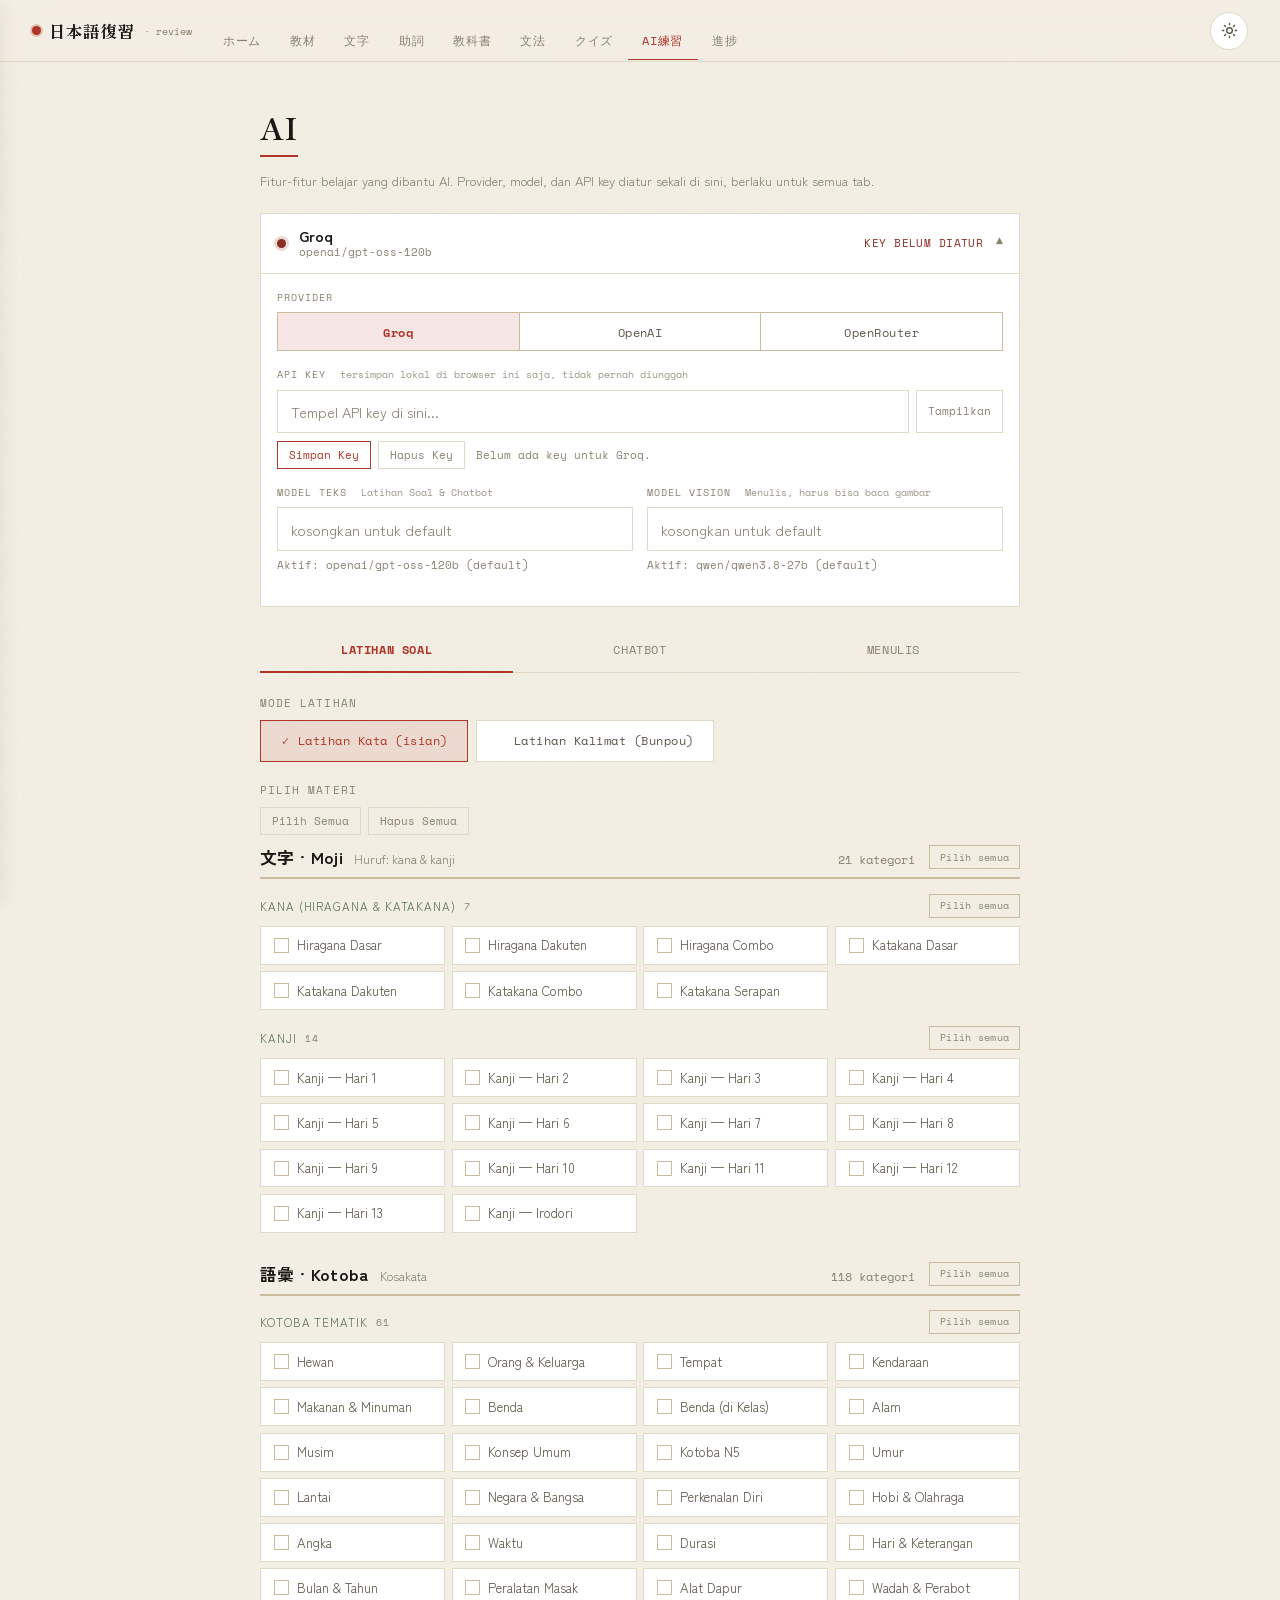
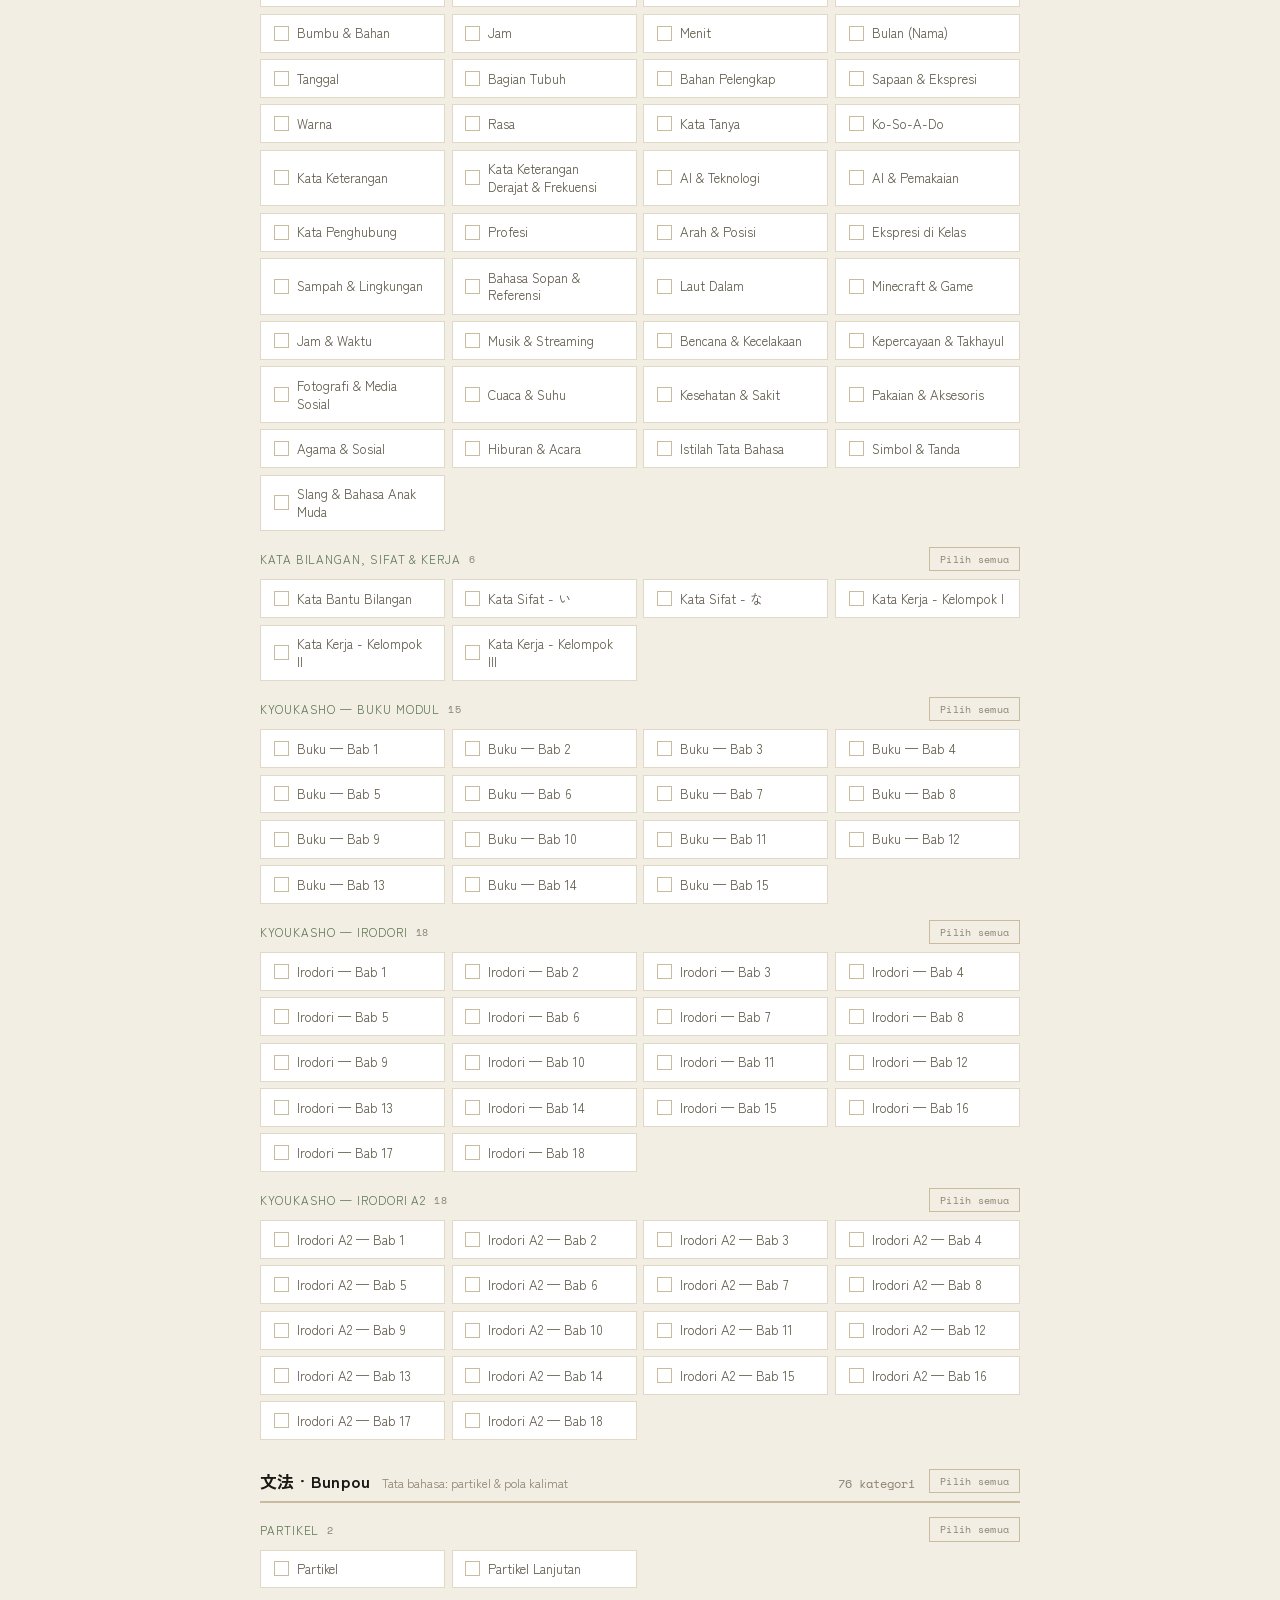
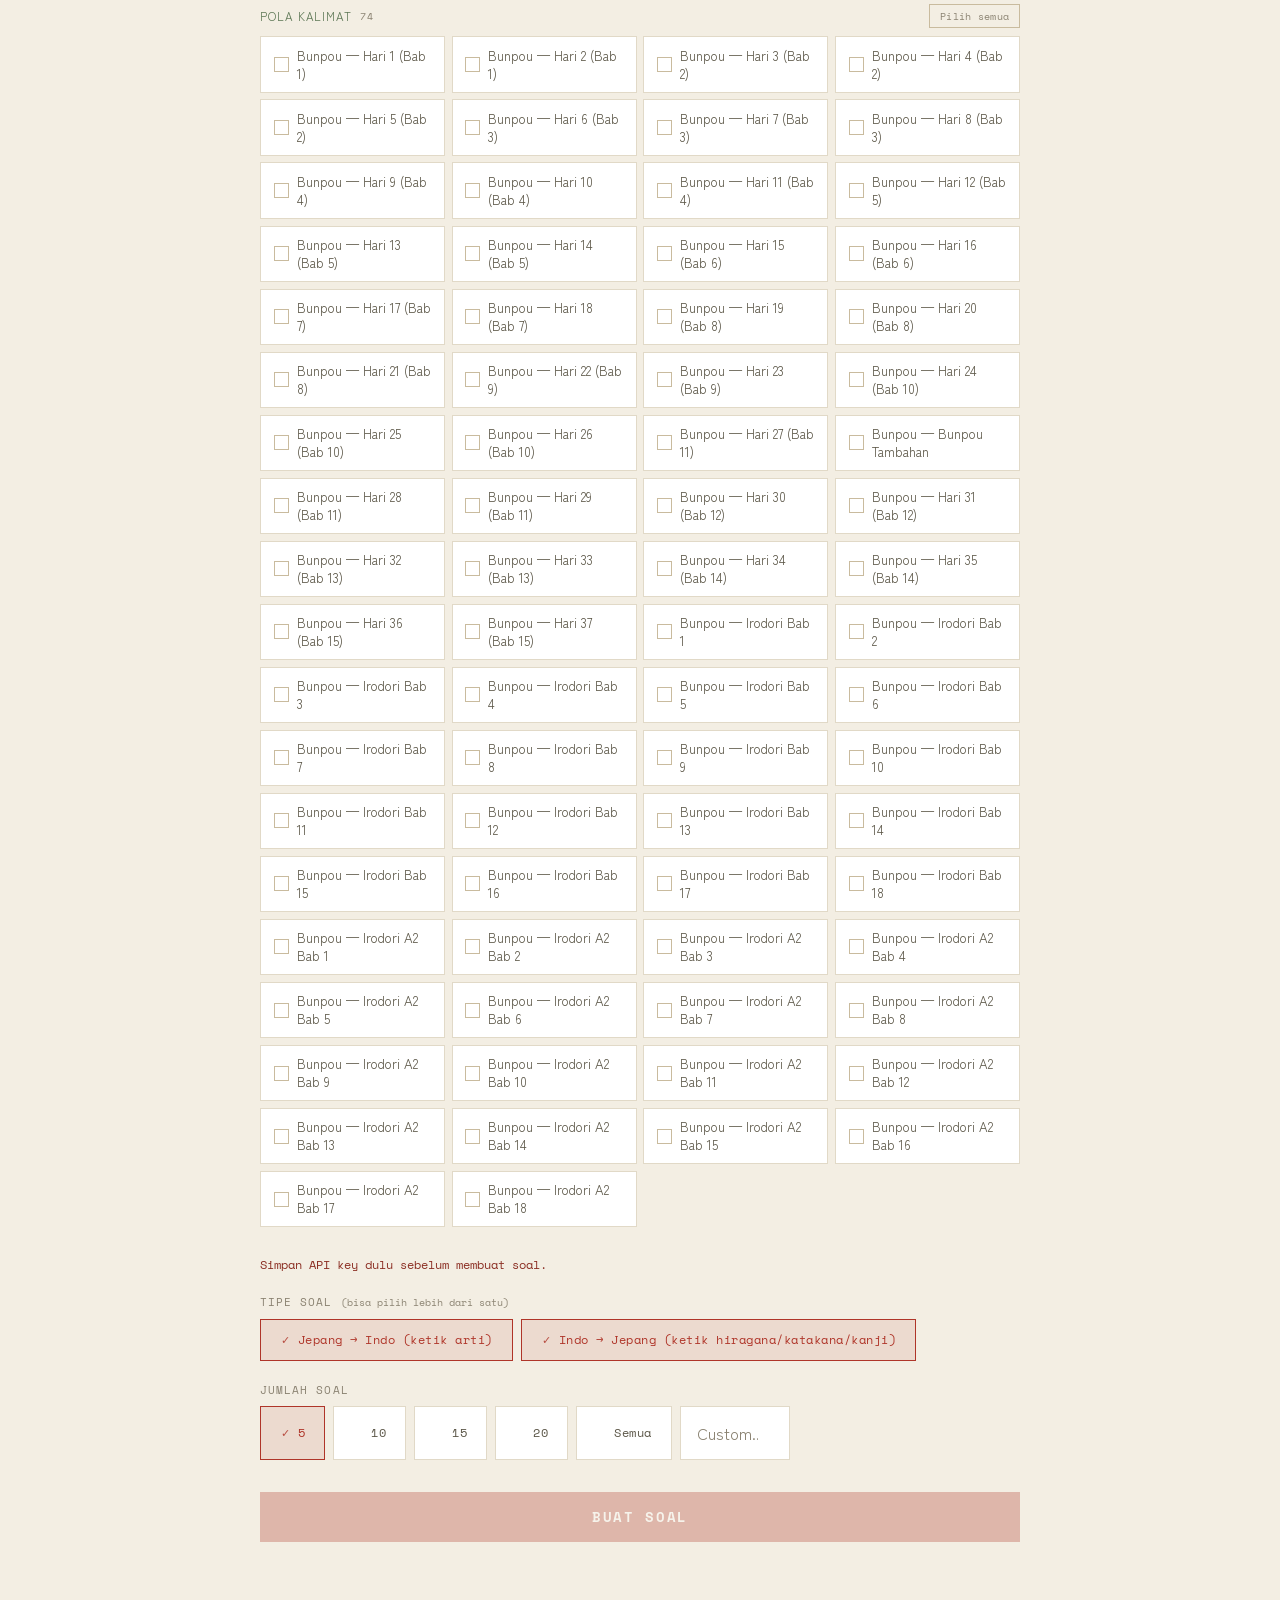
==== commit 994ae460: "update bunpou" ====
--- a/ai/index.html
+++ b/ai/index.html
@@ -6,7 +6,7 @@
 <title>Latihan AI · 日本語復習</title>
 <link rel="preconnect" href="https://fonts.googleapis.com">
 <link href="https://fonts.googleapis.com/css2?family=Shippori+Mincho:wght@500;700&family=Space+Mono:wght@400;700&family=Zen+Kaku+Gothic+New:wght@400;500;700&display=swap" rel="stylesheet">
-<link rel="stylesheet" href="../assets/css/style.css?v=20261019">
+<link rel="stylesheet" href="../assets/css/style.css?v=20261020">
 <script>
   // Terapkan tema tersimpan sebelum render, biar tidak ada "flash" warna salah
   (function(){
@@ -17,7 +17,7 @@
 </script>
 </head>
 <body>
-<script src="../assets/js/layout.js?v=20261019"></script>
+<script src="../assets/js/layout.js?v=20261020"></script>
 <main>
 
 <div id="pageLatihanai" class="page active">
@@ -226,17 +226,17 @@
   </div>
 
 </main>
-<script src="../assets/data.js?v=20261019"></script>
-<script src="../assets/js/core.js?v=20261019"></script>
-<script src="../assets/js/notes.js?v=20261019"></script>
-<script src="../assets/js/cats.js?v=20261019"></script>
-<script src="../assets/js/catpicker.js?v=20261019"></script>
-<script src="../assets/js/items.js?v=20261019"></script>
-<script src="../assets/js/ai-settings.js?v=20261019"></script>
-<script src="../assets/js/ai-latihan.js?v=20261019"></script>
-<script src="../assets/js/ai-chat.js?v=20261019"></script>
-<script src="../assets/js/ai-hub.js?v=20261019"></script>
-<script src="../assets/js/ai-menulis.js?v=20261019"></script>
+<script src="../assets/data.js?v=20261020"></script>
+<script src="../assets/js/core.js?v=20261020"></script>
+<script src="../assets/js/notes.js?v=20261020"></script>
+<script src="../assets/js/cats.js?v=20261020"></script>
+<script src="../assets/js/catpicker.js?v=20261020"></script>
+<script src="../assets/js/items.js?v=20261020"></script>
+<script src="../assets/js/ai-settings.js?v=20261020"></script>
+<script src="../assets/js/ai-latihan.js?v=20261020"></script>
+<script src="../assets/js/ai-chat.js?v=20261020"></script>
+<script src="../assets/js/ai-hub.js?v=20261020"></script>
+<script src="../assets/js/ai-menulis.js?v=20261020"></script>
 <script>
 initAISettings();
 initAISetup();
--- a/assets/css/style.css
+++ b/assets/css/style.css
@@ -643,3 +643,29 @@
 @keyframes qBreak{0%{transform:scale(1.5);color:var(--text3)}100%{transform:scale(1)}}
 @keyframes cFall{to{transform:translate(var(--dx),430px) rotate(560deg);opacity:0}}
 @media(prefers-reduced-motion:reduce){.qcard.qin,.choices.qin .choice,.choice.correct,.choice.wrong,.qfb.qfbin,.qstreak.pop,.heart.break,.cf{animation:none!important}}
+
+/* ── Filter: tombol burger + panel (Materi, Buku) ── */
+.fbar{display:flex;align-items:center;gap:.5rem;margin:.2rem 0 .8rem}
+.fbar-toggle{flex-shrink:0;display:flex;align-items:center;gap:.5rem;background:var(--bg2);border:1px solid var(--border);color:var(--text);font-family:var(--font-mono);font-size:.74rem;letter-spacing:.04em;padding:.5rem .8rem;border-radius:6px;cursor:pointer}
+.fbar-toggle:hover{border-color:var(--accent);color:var(--accent)}
+.fbar-burger{display:inline-flex;flex-direction:column;gap:3px}
+.fbar-burger i{display:block;width:15px;height:2px;background:currentColor;border-radius:1px}
+.fbar-badge{background:var(--accent);color:#fff;border-radius:99px;font-size:.62rem;min-width:1.15rem;height:1.15rem;display:inline-flex;align-items:center;justify-content:center;padding:0 .3rem}
+.fbar-tags{display:flex;gap:.35rem;overflow-x:auto;scrollbar-width:none;flex:1}
+.fbar-tags::-webkit-scrollbar{display:none}
+.fbar-tag{flex-shrink:0;background:var(--bg3);border:1px solid var(--accent);color:var(--accent);font-family:var(--font-mono);font-size:.68rem;padding:.3rem .6rem;border-radius:99px;cursor:pointer;white-space:nowrap}
+.fsheet-overlay{position:fixed;inset:0;background:rgba(0,0,0,.45);z-index:200;display:none;align-items:flex-end;justify-content:center}
+.fsheet-overlay.show{display:flex}
+.fsheet{background:var(--bg);width:100%;max-width:560px;max-height:82vh;display:flex;flex-direction:column;border-radius:16px 16px 0 0;border:1px solid var(--border);border-bottom:none}
+.fsheet-head{display:flex;justify-content:space-between;align-items:center;padding:1rem 1.2rem .6rem;font-family:var(--font-display,inherit);font-size:1.05rem;font-weight:700}
+.fsheet-x{background:none;border:none;color:var(--text3);font-size:1rem;cursor:pointer;padding:.2rem .4rem}
+.fsheet-body{overflow-y:auto;padding:0 1.2rem .6rem}
+.fsheet-group{margin-bottom:.9rem}
+.fsheet-label{font-family:var(--font-mono);font-size:.64rem;letter-spacing:.1em;text-transform:uppercase;color:var(--text3);margin-bottom:.4rem}
+.fsheet-chips{display:flex;flex-wrap:wrap;gap:.4rem}
+.fsheet-foot{display:flex;gap:.6rem;padding:.8rem 1.2rem calc(.8rem + env(safe-area-inset-bottom,0px));border-top:1px solid var(--border)}
+.fsheet-reset{background:none;border:1px solid var(--border);color:var(--text3);font-family:var(--font-mono);font-size:.74rem;padding:.65rem 1rem;border-radius:6px;cursor:pointer}
+.fsheet-ok{flex:1;background:var(--accent);border:none;color:#fff;font-family:var(--font-mono);font-size:.76rem;padding:.65rem 1rem;border-radius:6px;cursor:pointer}
+
+/* romaji di bawah kalimat contoh (Bunpou) */
+.p-ex-rom{font-family:var(--font-mono);font-size:.74rem;font-style:italic;color:var(--text3);margin:.15rem 0 .1rem;line-height:1.5}
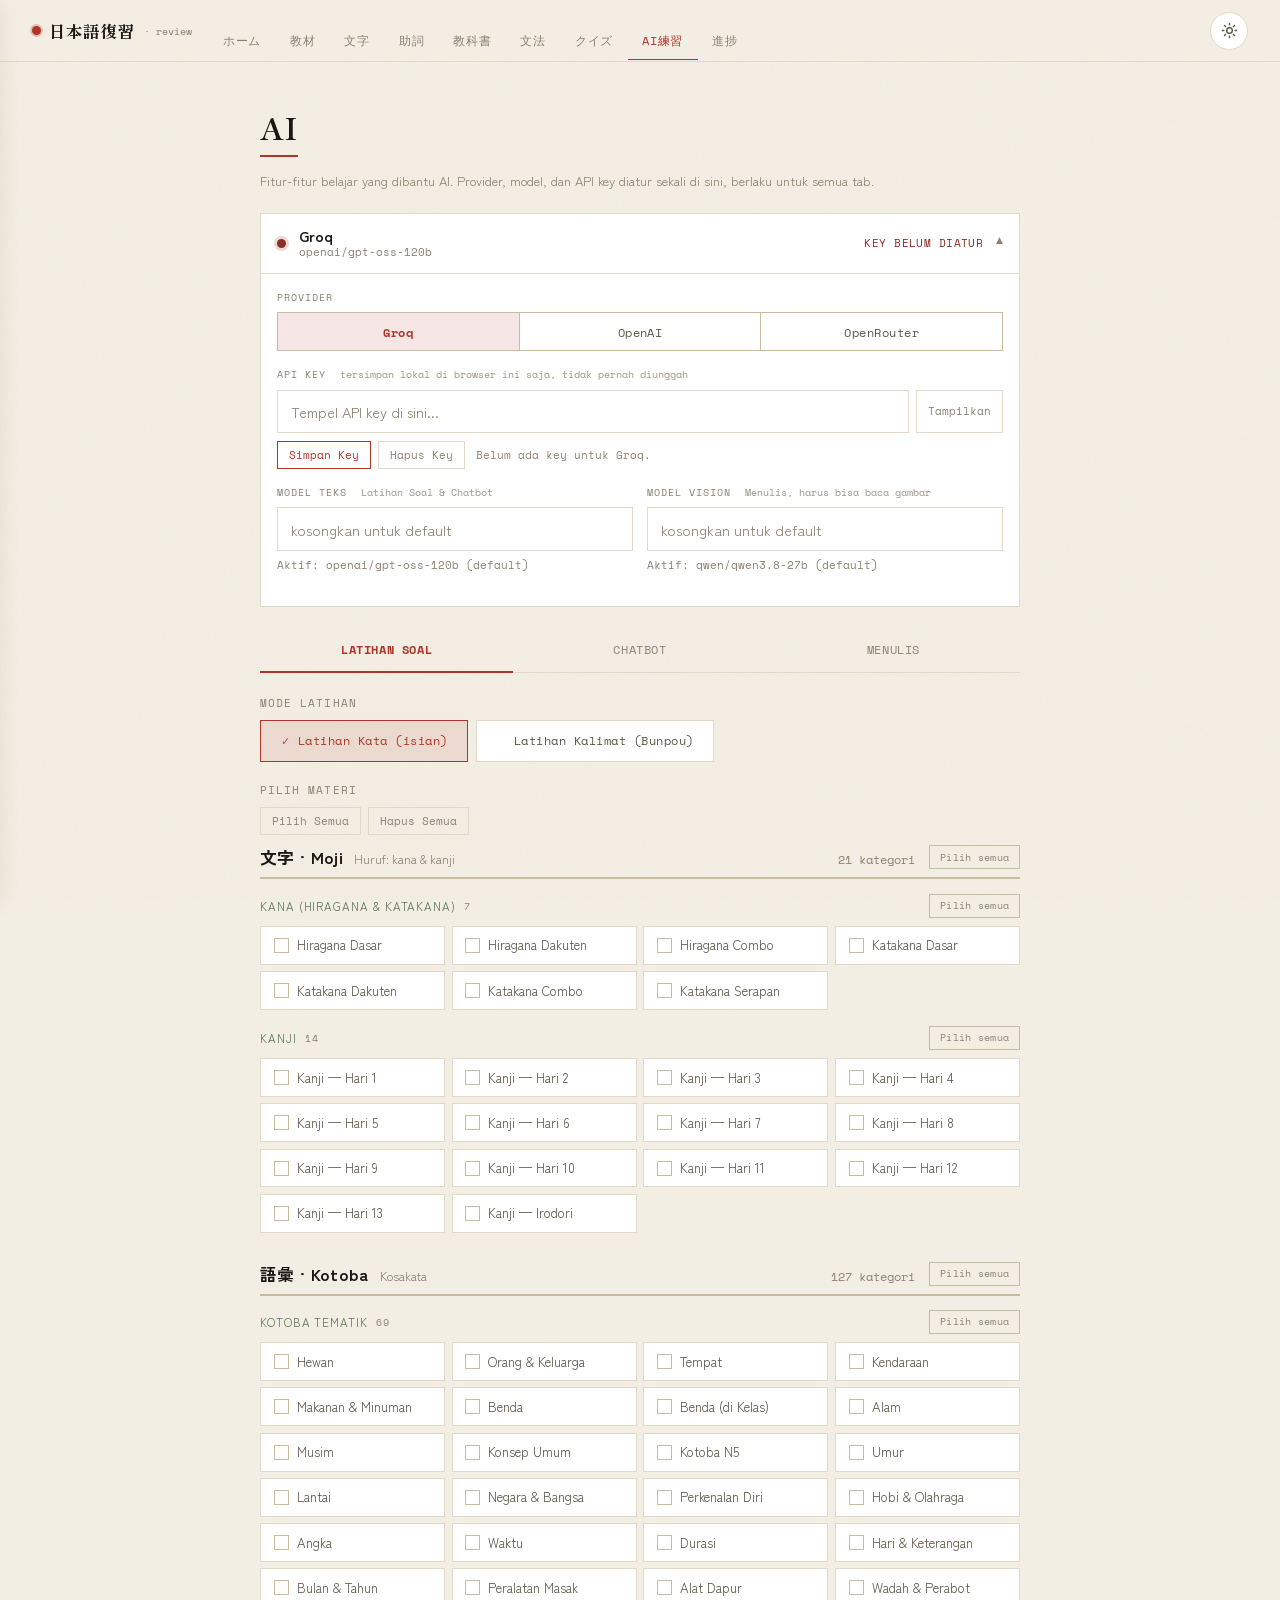
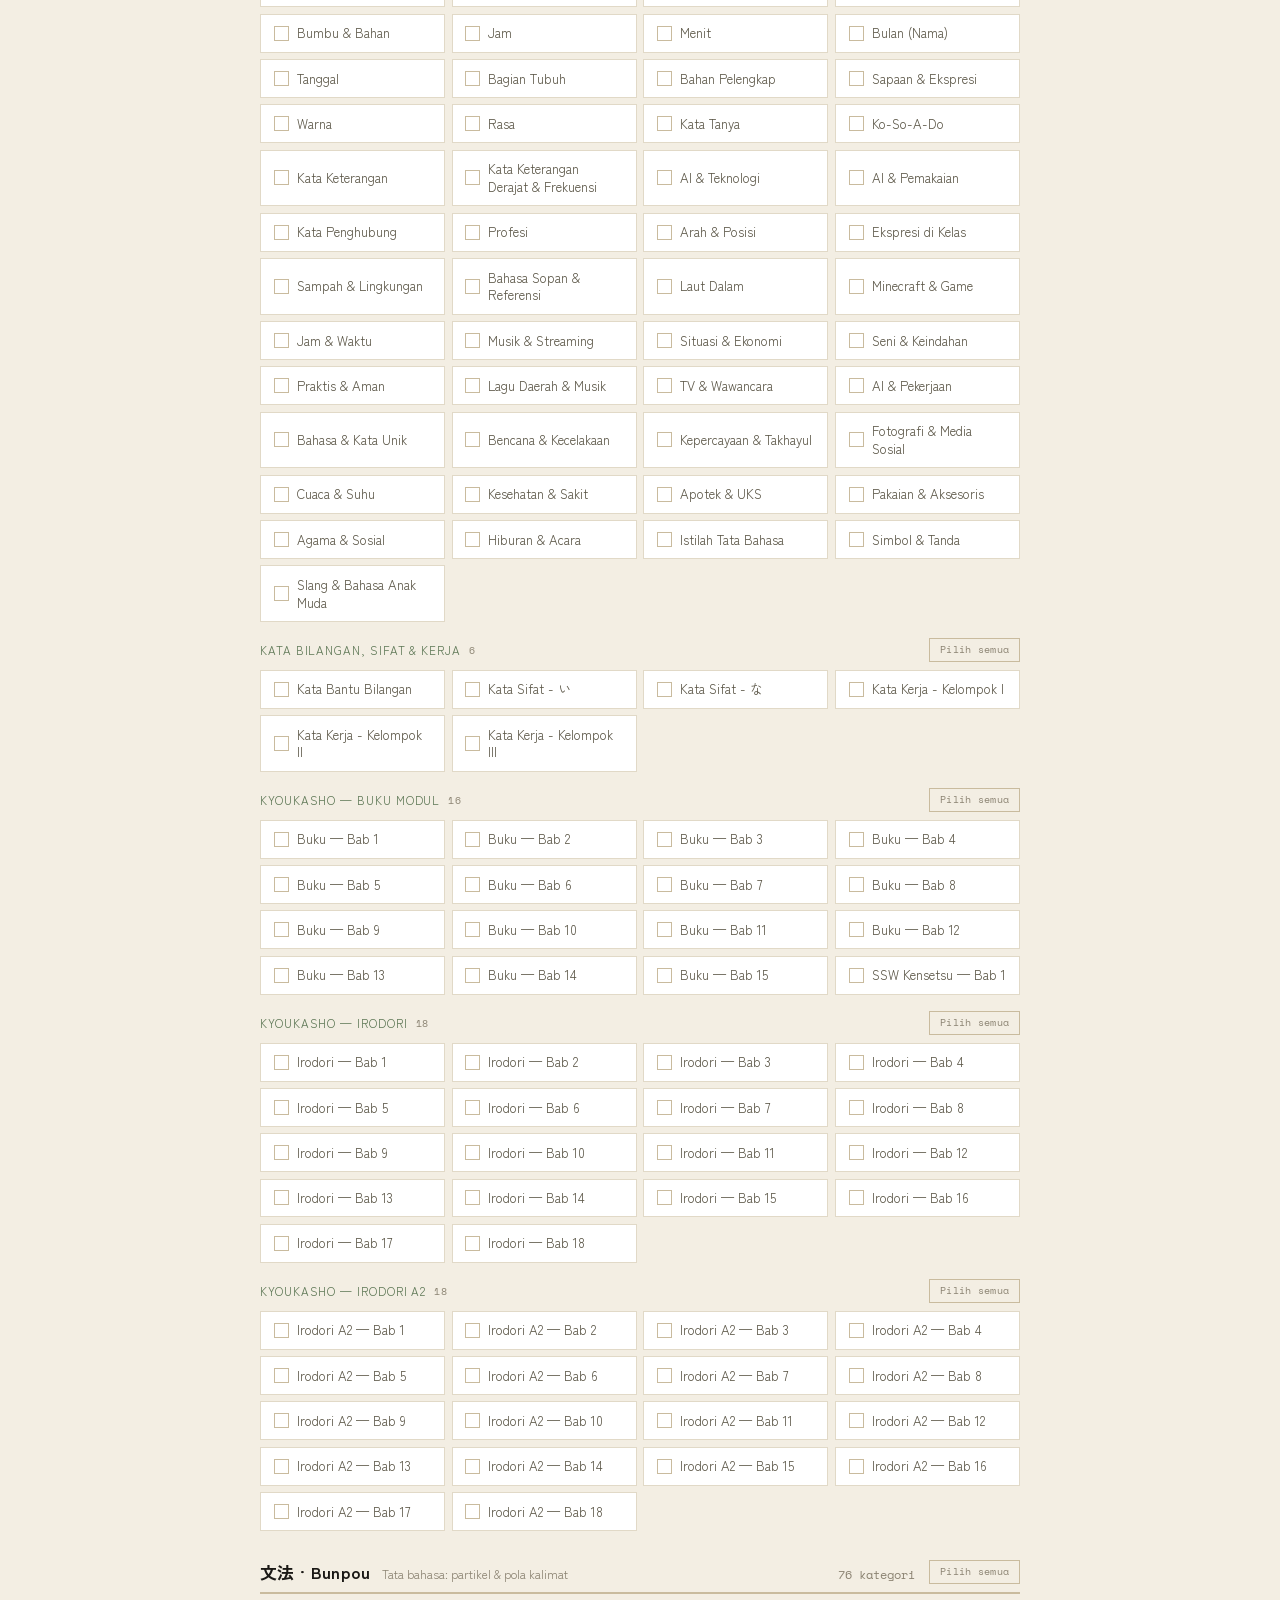
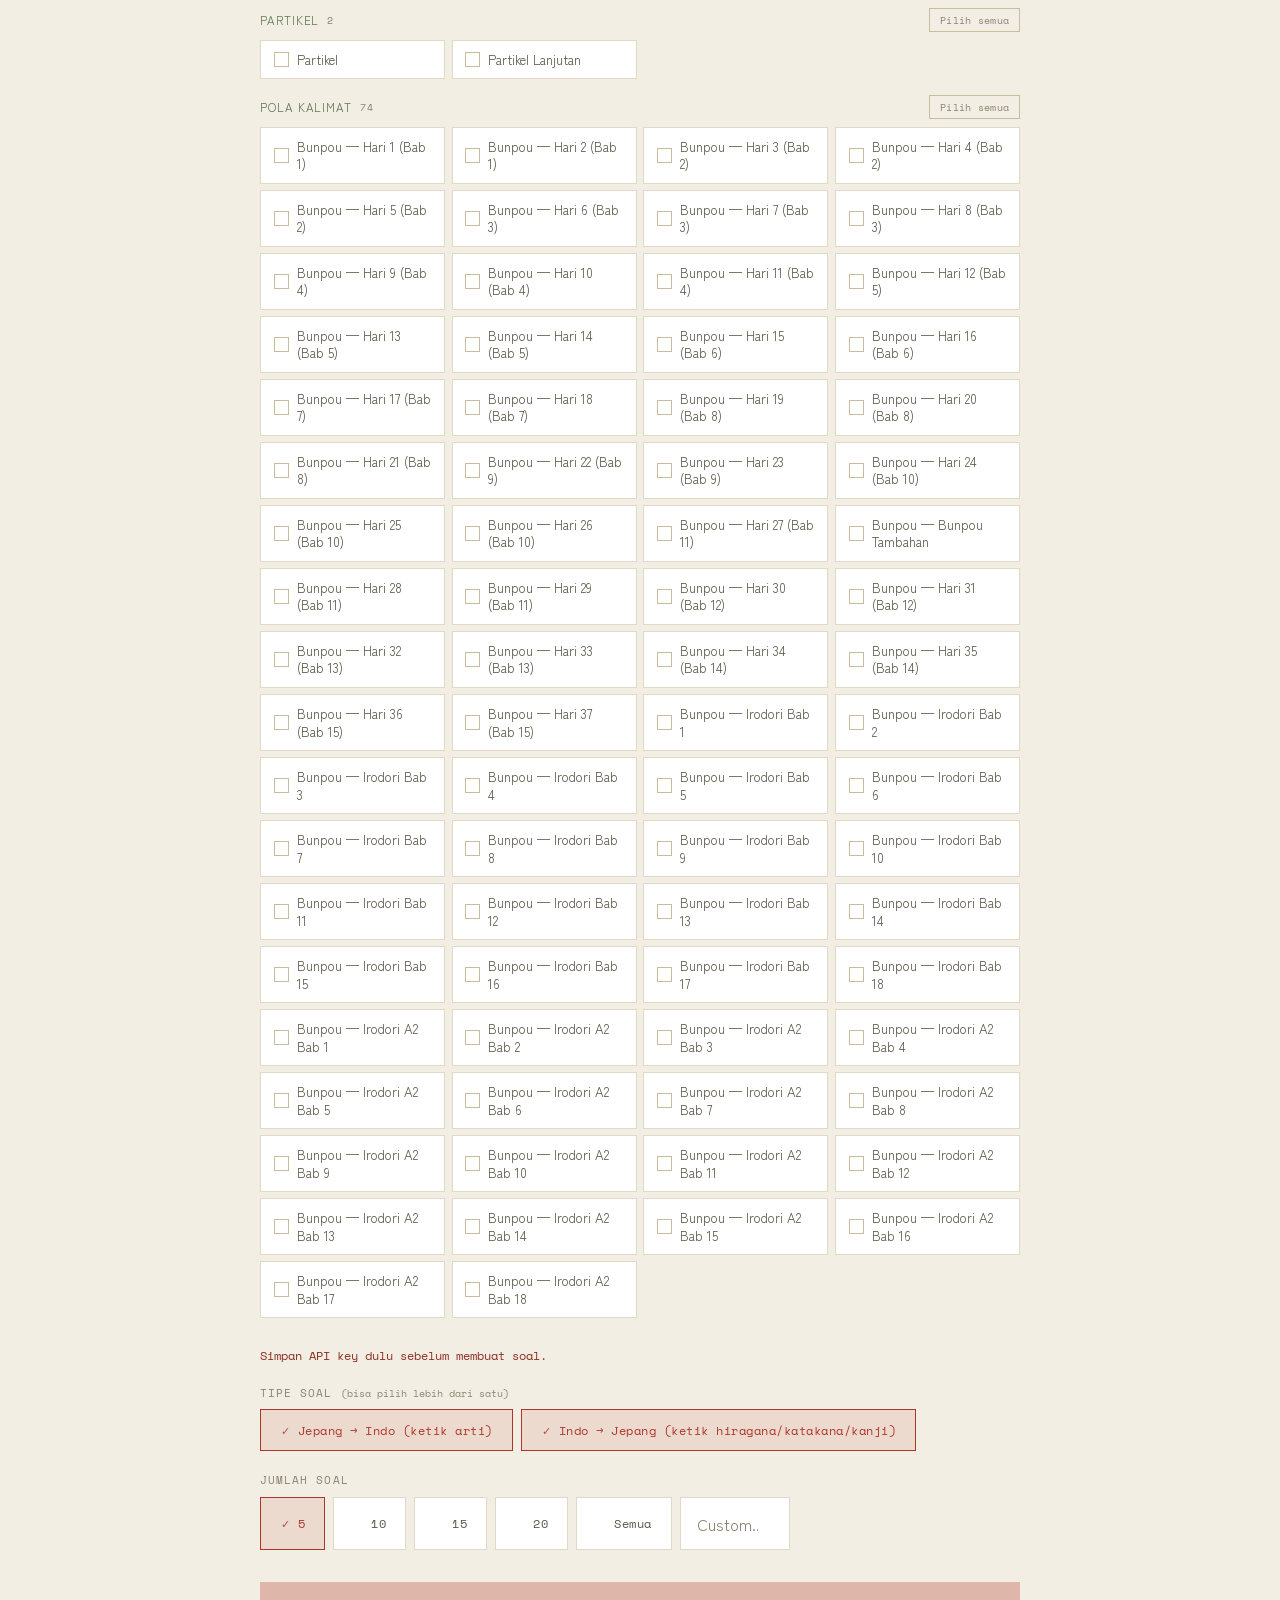
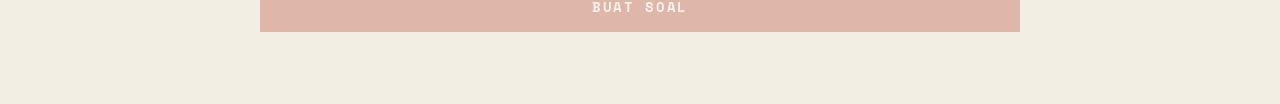
==== commit f9ced9d8: "update bunpou" ====
--- a/ai/index.html
+++ b/ai/index.html
@@ -115,7 +115,7 @@
         <button class="smbtn" onclick="chatSelAll(true)">Pilih Semua</button>
         <button class="smbtn" onclick="chatSelAll(false)">Hapus Semua</button>
       </div>
-      <div class="qog-search-wrap"><input class="qog-search" id="chatQogSearchInput" placeholder="Cari kategori (misal: bab 5, hewan, bunpou)..." autocomplete="off" oninput="filterChatQog()"></div>
+      <div id="chatQogSearchBar"></div>
       <div class="qog" id="chatQog"></div>
       <div class="qwarn" id="chatWarn">Pilih minimal satu kategori materi.</div>
 
@@ -232,6 +232,7 @@
 <script src="../assets/js/cats.js?v=20261020"></script>
 <script src="../assets/js/catpicker.js?v=20261020"></script>
 <script src="../assets/js/items.js?v=20261020"></script>
+<script src="../assets/js/filters.js?v=20261020"></script>
 <script src="../assets/js/ai-settings.js?v=20261020"></script>
 <script src="../assets/js/ai-latihan.js?v=20261020"></script>
 <script src="../assets/js/ai-chat.js?v=20261020"></script>
--- a/assets/css/style.css
+++ b/assets/css/style.css
@@ -343,8 +343,8 @@
 .kamus-genko::after{bottom:-1px;right:-1px;border-bottom:1.6px solid var(--accent);border-right:1.6px solid var(--accent)}
 .kamus-genko .kchar{font-family:var(--font-display);font-weight:700;font-size:4.2rem}
 .kamus-sheet-body{padding:1.1rem 1.4rem 2rem}
-.kamus-sheet-tags{display:flex;gap:.5rem;margin:1rem 0 .6rem}
-.kamus-sheet-tag{border:1px solid var(--border);background:var(--bg2);padding:.25rem .6rem;font-size:.78rem;color:var(--text3)}
+.kamus-sheet-tags{display:flex;flex-wrap:wrap;gap:.5rem;margin:1rem 0 .6rem}
+.kamus-sheet-tag{border:1px solid var(--border);background:var(--bg2);padding:.25rem .6rem;font-size:.78rem;color:var(--text3);white-space:nowrap}
 .kamus-sheet-arti{font-size:1.35rem;font-weight:700;margin-bottom:.9rem;color:var(--text)}
 .kamus-nuance{border:1px solid var(--accent);background:color-mix(in srgb, var(--accent) 8%, transparent);padding:.8rem .9rem;margin-top:.4rem}
 .kamus-nuance-head{display:flex;align-items:center;gap:.4rem;font-size:.66rem;letter-spacing:.05em;color:var(--accent);font-weight:700;margin-bottom:.6rem;font-family:var(--font-mono)}
@@ -644,28 +644,44 @@
 @keyframes cFall{to{transform:translate(var(--dx),430px) rotate(560deg);opacity:0}}
 @media(prefers-reduced-motion:reduce){.qcard.qin,.choices.qin .choice,.choice.correct,.choice.wrong,.qfb.qfbin,.qstreak.pop,.heart.break,.cf{animation:none!important}}
 
-/* ── Filter: tombol burger + panel (Materi, Buku) ── */
-.fbar{display:flex;align-items:center;gap:.5rem;margin:.2rem 0 .8rem}
-.fbar-toggle{flex-shrink:0;display:flex;align-items:center;gap:.5rem;background:var(--bg2);border:1px solid var(--border);color:var(--text);font-family:var(--font-mono);font-size:.74rem;letter-spacing:.04em;padding:.5rem .8rem;border-radius:6px;cursor:pointer}
-.fbar-toggle:hover{border-color:var(--accent);color:var(--accent)}
-.fbar-burger{display:inline-flex;flex-direction:column;gap:3px}
-.fbar-burger i{display:block;width:15px;height:2px;background:currentColor;border-radius:1px}
-.fbar-badge{background:var(--accent);color:#fff;border-radius:99px;font-size:.62rem;min-width:1.15rem;height:1.15rem;display:inline-flex;align-items:center;justify-content:center;padding:0 .3rem}
-.fbar-tags{display:flex;gap:.35rem;overflow-x:auto;scrollbar-width:none;flex:1}
-.fbar-tags::-webkit-scrollbar{display:none}
-.fbar-tag{flex-shrink:0;background:var(--bg3);border:1px solid var(--accent);color:var(--accent);font-family:var(--font-mono);font-size:.68rem;padding:.3rem .6rem;border-radius:99px;cursor:pointer;white-space:nowrap}
-.fsheet-overlay{position:fixed;inset:0;background:rgba(0,0,0,.45);z-index:200;display:none;align-items:flex-end;justify-content:center}
-.fsheet-overlay.show{display:flex}
-.fsheet{background:var(--bg);width:100%;max-width:560px;max-height:82vh;display:flex;flex-direction:column;border-radius:16px 16px 0 0;border:1px solid var(--border);border-bottom:none}
-.fsheet-head{display:flex;justify-content:space-between;align-items:center;padding:1rem 1.2rem .6rem;font-family:var(--font-display,inherit);font-size:1.05rem;font-weight:700}
-.fsheet-x{background:none;border:none;color:var(--text3);font-size:1rem;cursor:pointer;padding:.2rem .4rem}
-.fsheet-body{overflow-y:auto;padding:0 1.2rem .6rem}
-.fsheet-group{margin-bottom:.9rem}
-.fsheet-label{font-family:var(--font-mono);font-size:.64rem;letter-spacing:.1em;text-transform:uppercase;color:var(--text3);margin-bottom:.4rem}
-.fsheet-chips{display:flex;flex-wrap:wrap;gap:.4rem}
-.fsheet-foot{display:flex;gap:.6rem;padding:.8rem 1.2rem calc(.8rem + env(safe-area-inset-bottom,0px));border-top:1px solid var(--border)}
-.fsheet-reset{background:none;border:1px solid var(--border);color:var(--text3);font-family:var(--font-mono);font-size:.74rem;padding:.65rem 1rem;border-radius:6px;cursor:pointer}
-.fsheet-ok{flex:1;background:var(--accent);border:none;color:#fff;font-family:var(--font-mono);font-size:.76rem;padding:.65rem 1rem;border-radius:6px;cursor:pointer}
+/* ── Bar cari + filter (Materi, Buku) ── */
+.fbar2{margin:.2rem 0 .8rem}
+.sbar{display:flex;gap:.6rem;align-items:center}
+.sbar-field{flex:1;min-width:0;display:flex;align-items:center;gap:.6rem;background:var(--bg2);border:1.5px solid var(--border);border-radius:999px;padding:.6rem 1rem;color:var(--text3)}
+.sbar-field:focus-within{border-color:var(--accent);color:var(--accent)}
+.sbar-field input{flex:1;min-width:0;border:none;background:transparent;outline:none;color:var(--text);font-family:var(--font-body);font-size:1rem;padding:0}
+.sbar-field input::placeholder{color:var(--text3)}
+.sbar-clear{flex-shrink:0;width:26px;height:26px;border-radius:50%;border:none;background:var(--bg3);color:var(--text3);display:inline-flex;align-items:center;justify-content:center;cursor:pointer;padding:0}
+.sbar-clear[hidden],.sbar-badge[hidden]{display:none}
+.sbar-filter{position:relative;flex-shrink:0;width:46px;height:46px;border-radius:50%;border:1.5px solid var(--border);background:var(--bg2);color:var(--text);display:inline-flex;align-items:center;justify-content:center;cursor:pointer;padding:0}
+.sbar-filter:hover{border-color:var(--accent);color:var(--accent)}
+.sbar-badge{position:absolute;top:-4px;right:-4px;background:var(--accent);color:#fff;border-radius:99px;font-family:var(--font-mono);font-size:.62rem;min-width:1.15rem;height:1.15rem;display:inline-flex;align-items:center;justify-content:center;padding:0 .3rem}
+.fpills{display:flex;gap:.3rem;overflow-x:auto;scrollbar-width:none;margin-top:.7rem;padding:.3rem;border:1.5px solid var(--border);border-radius:999px;background:var(--bg2)}
+.fpills::-webkit-scrollbar{display:none}
+.fpill{flex-shrink:0;border:none;background:transparent;color:var(--text3);font-family:var(--font-mono);font-size:.76rem;padding:.5rem 1rem;border-radius:999px;cursor:pointer;white-space:nowrap}
+.fpill.active{background:var(--accent);color:#fff}
+.ftags{display:flex;gap:.35rem;overflow-x:auto;scrollbar-width:none}
+.ftags:not(:empty){margin-top:.6rem}
+.ftags::-webkit-scrollbar{display:none}
+.fbar-tag{flex-shrink:0;background:var(--bg3);border:1px solid var(--accent);color:var(--accent);font-family:var(--font-mono);font-size:.68rem;padding:.3rem .65rem;border-radius:99px;cursor:pointer;white-space:nowrap}
+.fhist{display:flex;gap:.4rem;overflow-x:auto;scrollbar-width:none;align-items:center}
+.fhist:not(:empty){margin-top:.6rem}
+.fhist::-webkit-scrollbar{display:none}
+.fhist-clear{flex-shrink:0;width:34px;height:34px;border-radius:50%;border:1px solid var(--border);background:var(--bg2);color:var(--text3);display:inline-flex;align-items:center;justify-content:center;cursor:pointer;padding:0}
+.fhist-chip{flex-shrink:0;border:1px solid var(--border);background:var(--bg2);color:var(--text);font-family:var(--font-body);font-size:.9rem;padding:.4rem 1rem;border-radius:999px;cursor:pointer;white-space:nowrap}
+.fpage{position:fixed;inset:0;z-index:200;background:var(--bg);display:none;flex-direction:column}
+.fpage.show{display:flex}
+.fpage-head{display:flex;align-items:center;justify-content:space-between;padding:.9rem 1.1rem}
+.fpage-title{font-family:var(--font-display,inherit);font-size:1.15rem;font-weight:700}
+.fpage-ic{width:44px;height:44px;border-radius:50%;border:1.5px solid var(--border);background:var(--bg2);color:var(--text);display:inline-flex;align-items:center;justify-content:center;cursor:pointer;padding:0}
+.fpage-body{flex:1;overflow-y:auto;padding:.4rem 1.1rem 1rem;max-width:640px;width:100%;margin:0 auto}
+.fpage-label{font-family:var(--font-mono);font-size:.7rem;letter-spacing:.12em;text-transform:uppercase;color:var(--text3);margin:1.1rem 0 .5rem .3rem}
+.fseg{display:flex;flex-wrap:wrap;gap:.3rem;padding:.35rem;border:1.5px solid var(--border);border-radius:22px;background:var(--bg2)}
+.fseg-opt{border:none;background:transparent;color:var(--text3);font-family:var(--font-mono);font-size:.78rem;padding:.55rem 1rem;border-radius:999px;cursor:pointer;white-space:nowrap}
+.fseg-opt.active{background:var(--accent);color:#fff}
+.fpage-hint{font-size:.8rem;color:var(--text3);margin:1.1rem .3rem 0;line-height:1.5}
+.fpage-foot{padding:.8rem 1.1rem calc(.8rem + env(safe-area-inset-bottom,0px));border-top:1px solid var(--border)}
+.fpage-ok{display:block;width:100%;max-width:640px;margin:0 auto;background:var(--accent);border:none;color:#fff;font-family:var(--font-mono);font-size:.82rem;padding:.9rem 1rem;border-radius:999px;cursor:pointer}
 
 /* romaji di bawah kalimat contoh (Bunpou) */
 .p-ex-rom{font-family:var(--font-mono);font-size:.74rem;font-style:italic;color:var(--text3);margin:.15rem 0 .1rem;line-height:1.5}
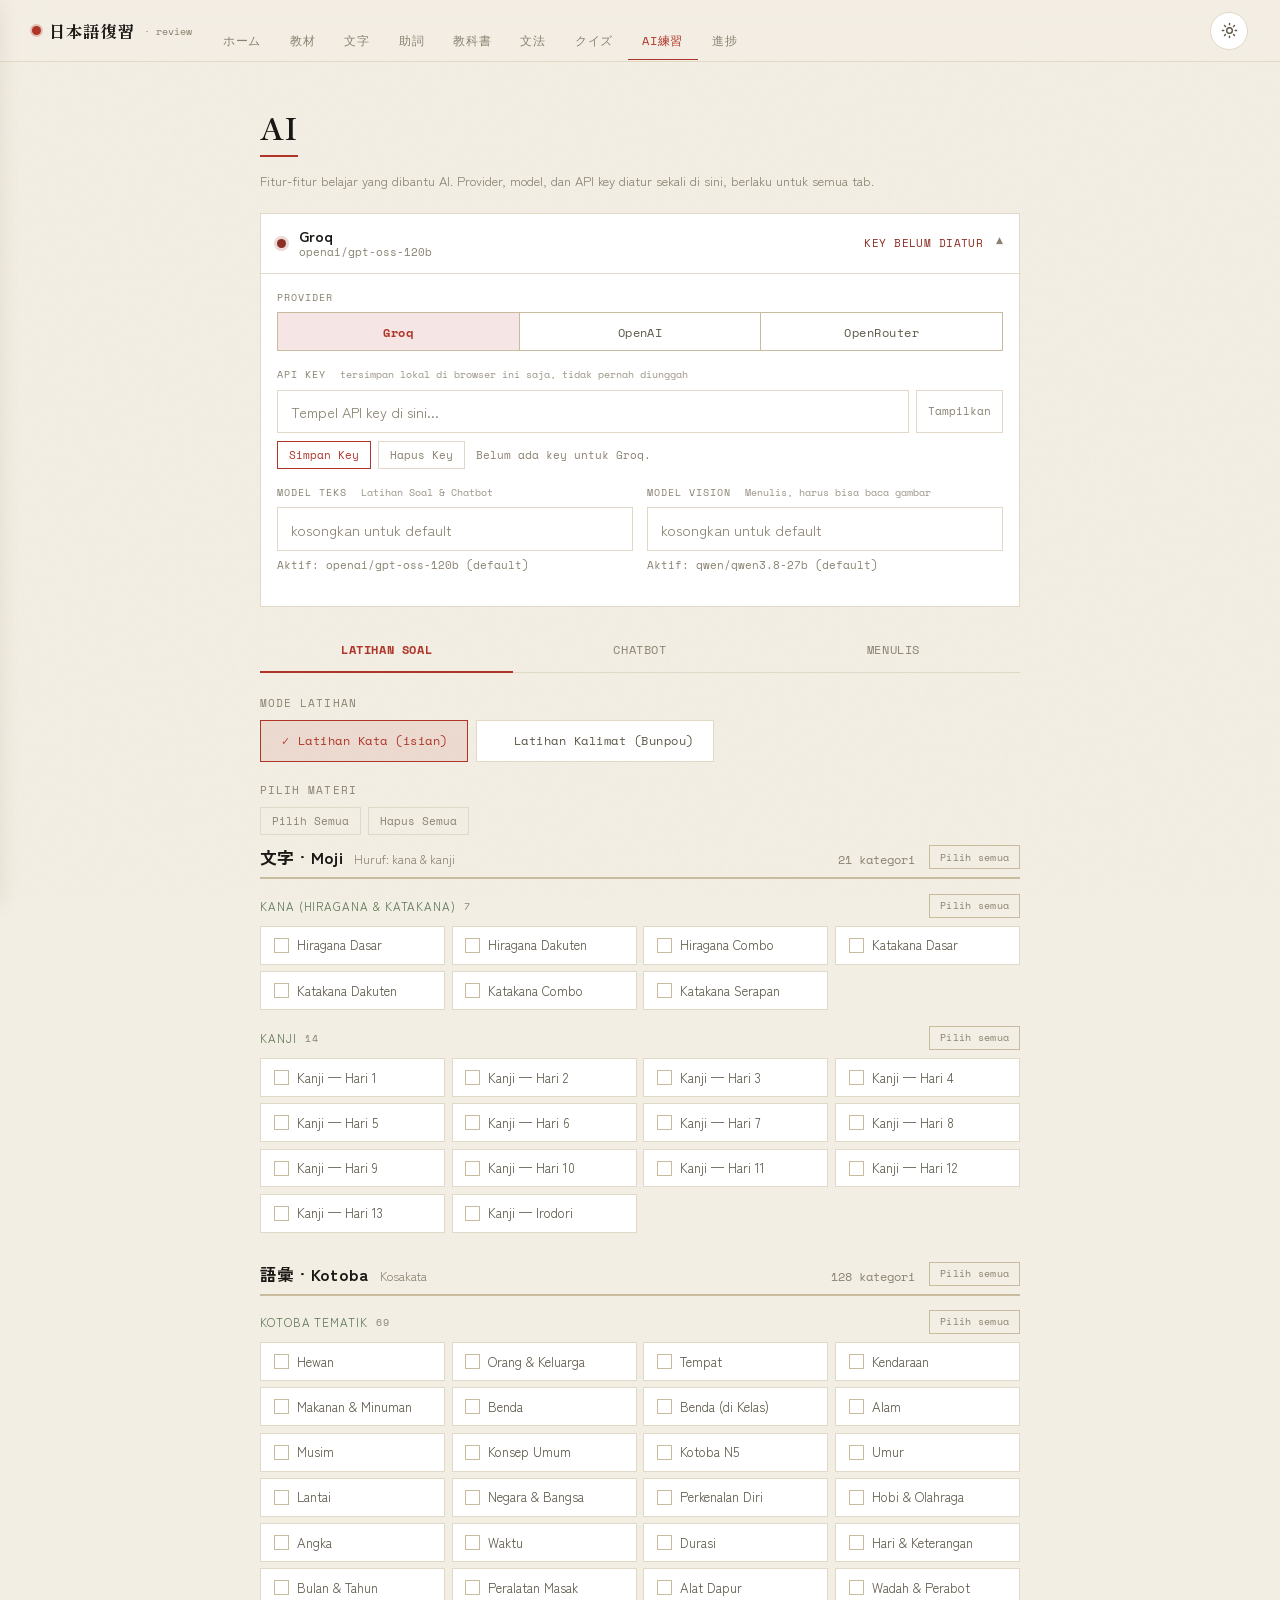
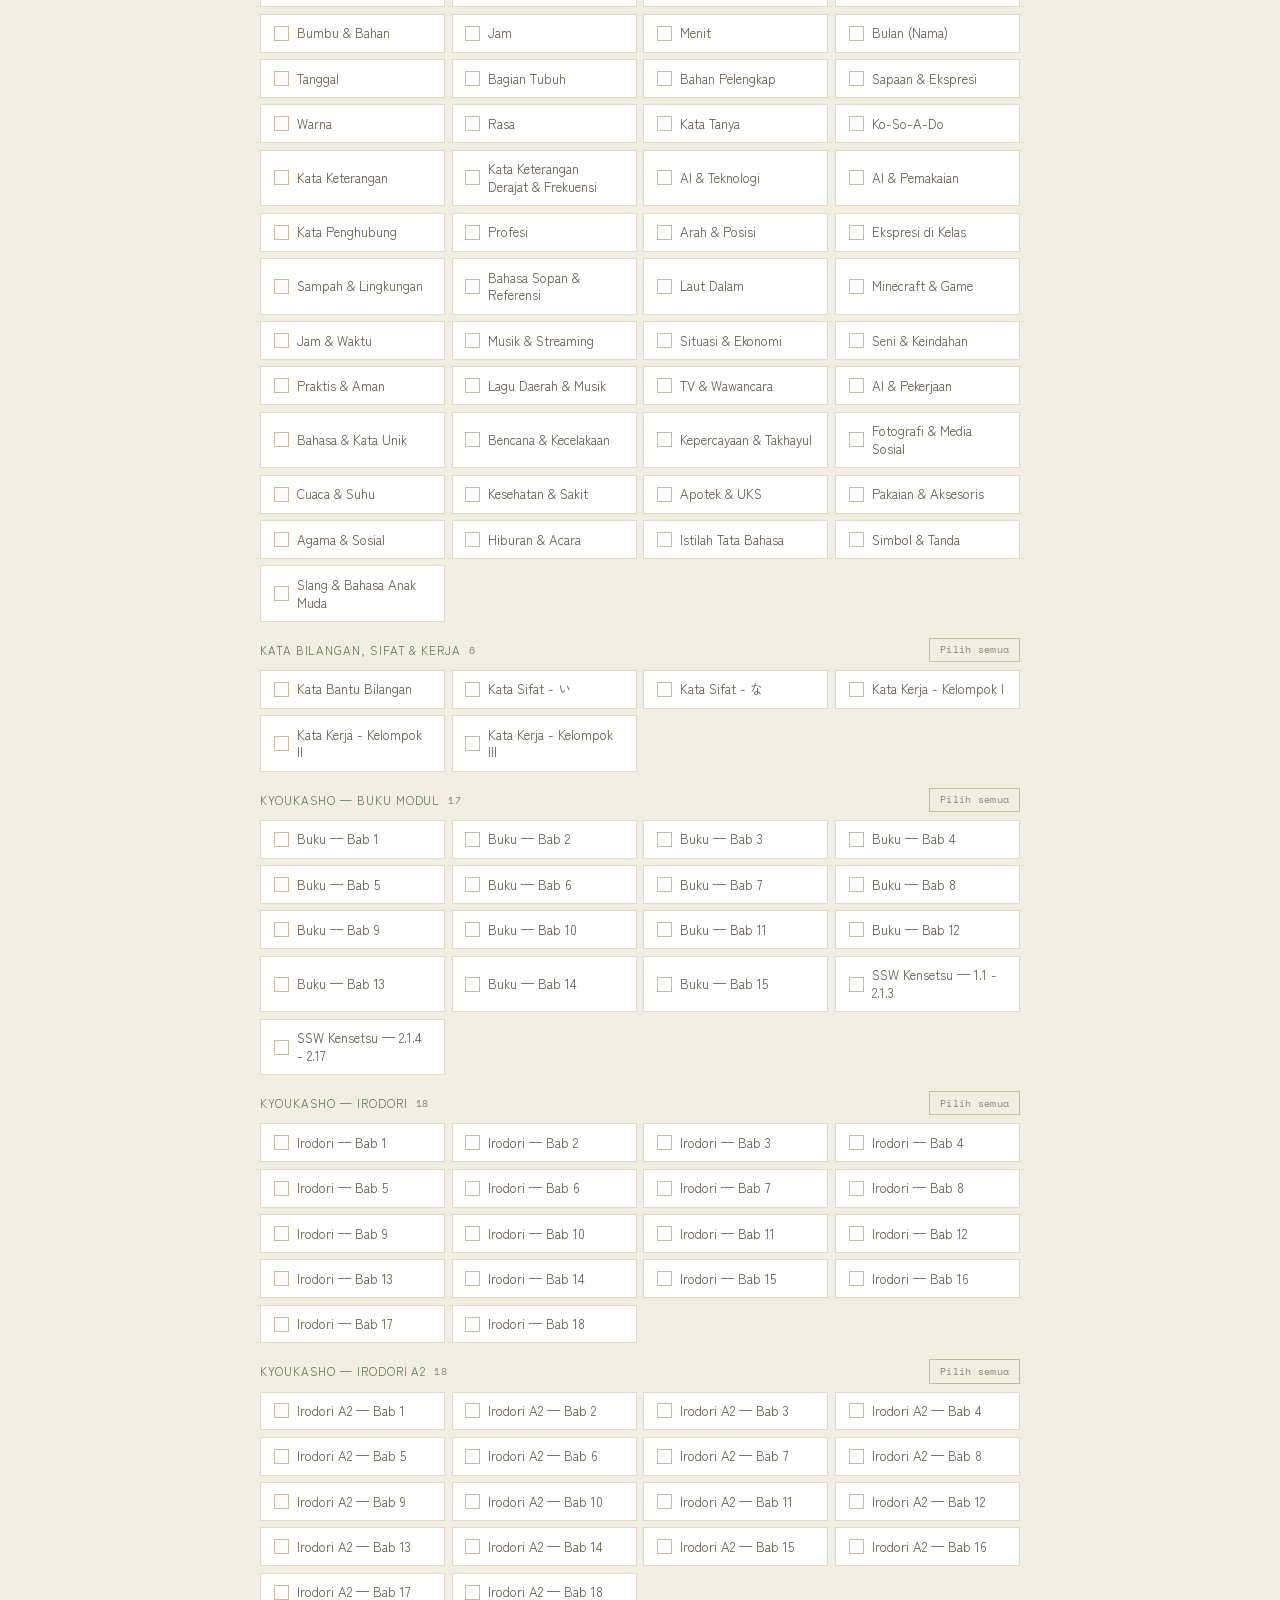
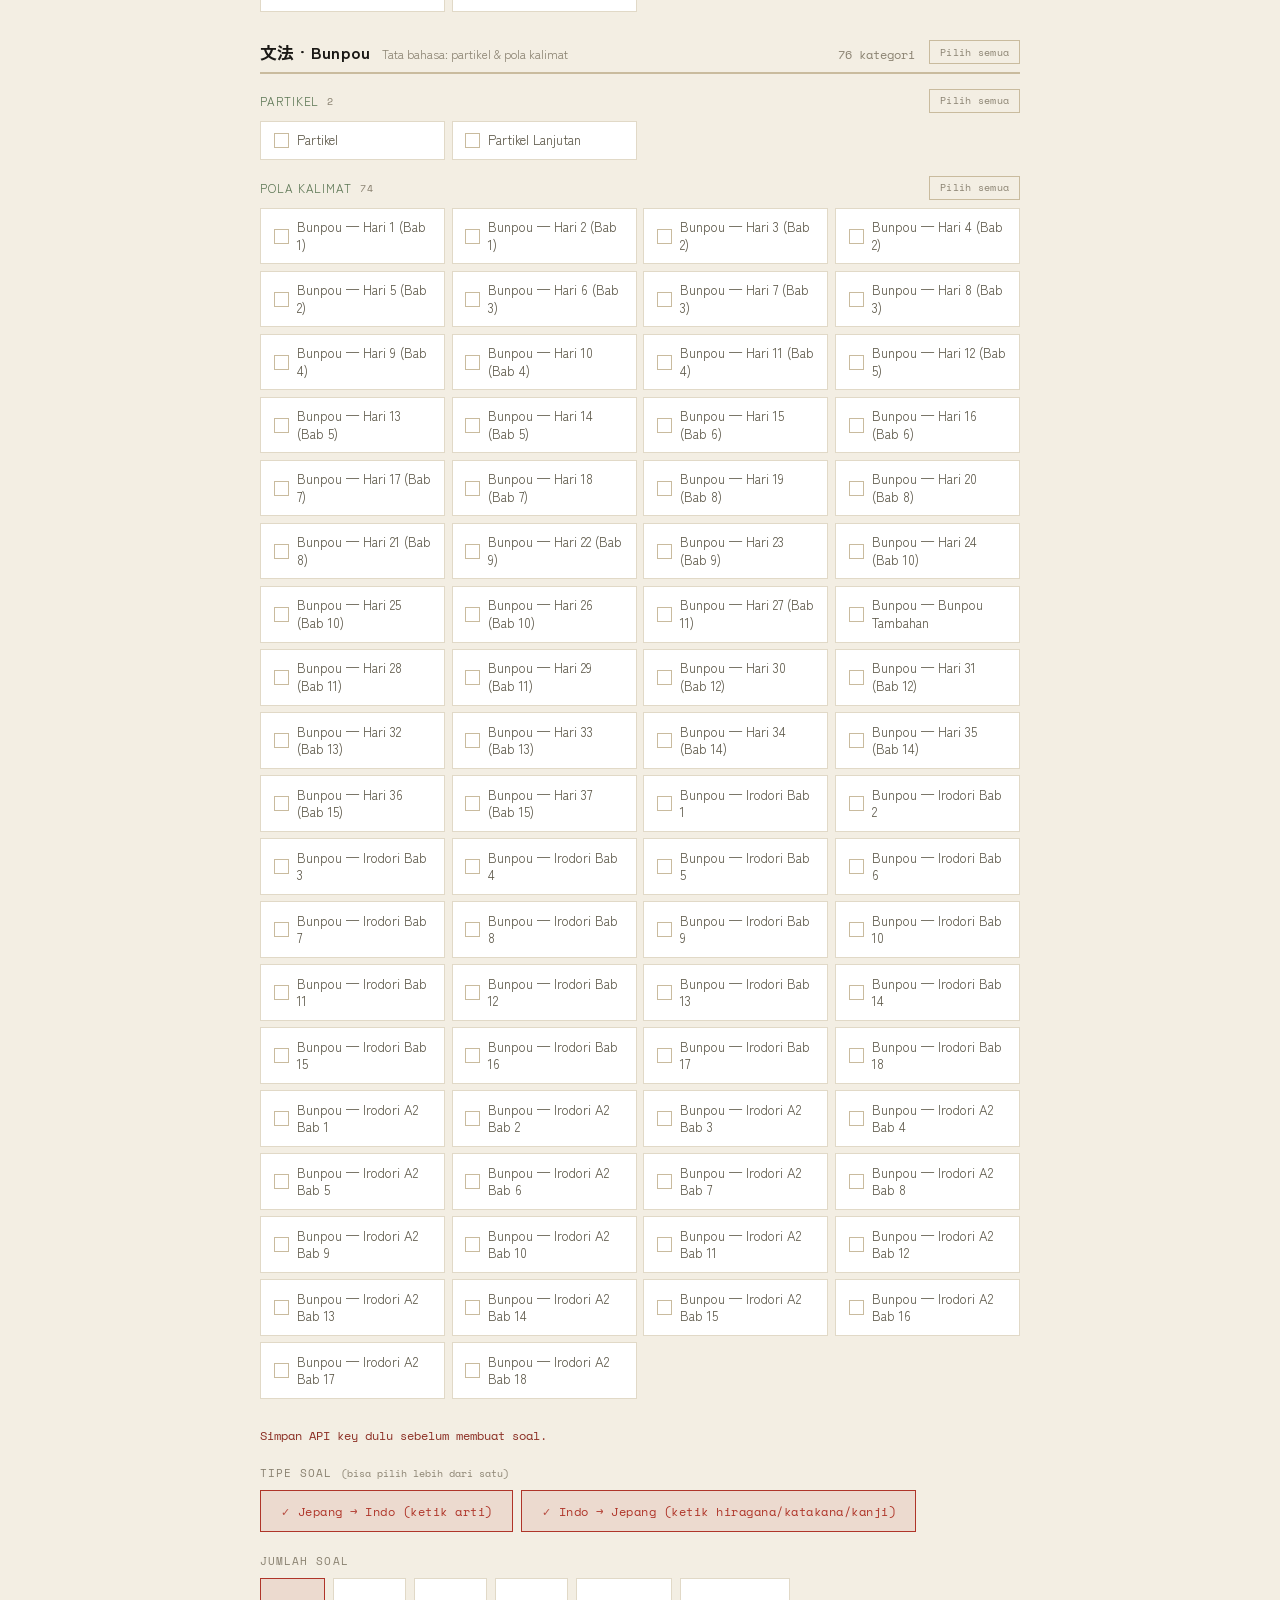
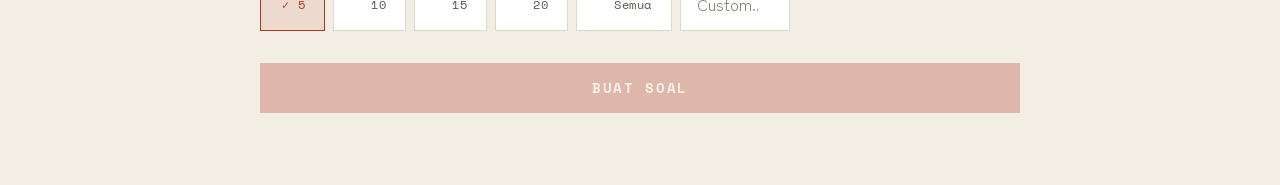
==== commit 83054a78: "update kotoba" ====
--- a/ai/index.html
+++ b/ai/index.html
@@ -6,7 +6,7 @@
 <title>Latihan AI · 日本語復習</title>
 <link rel="preconnect" href="https://fonts.googleapis.com">
 <link href="https://fonts.googleapis.com/css2?family=Shippori+Mincho:wght@500;700&family=Space+Mono:wght@400;700&family=Zen+Kaku+Gothic+New:wght@400;500;700&display=swap" rel="stylesheet">
-<link rel="stylesheet" href="../assets/css/style.css?v=20261020">
+<link rel="stylesheet" href="../assets/css/style.css?v=202611021353">
 <script>
   // Terapkan tema tersimpan sebelum render, biar tidak ada "flash" warna salah
   (function(){
@@ -17,7 +17,7 @@
 </script>
 </head>
 <body>
-<script src="../assets/js/layout.js?v=20261020"></script>
+<script src="../assets/js/layout.js?v=202611021353"></script>
 <main>
 
 <div id="pageLatihanai" class="page active">
@@ -226,18 +226,18 @@
   </div>
 
 </main>
-<script src="../assets/data.js?v=20261020"></script>
-<script src="../assets/js/core.js?v=20261020"></script>
-<script src="../assets/js/notes.js?v=20261020"></script>
-<script src="../assets/js/cats.js?v=20261020"></script>
-<script src="../assets/js/catpicker.js?v=20261020"></script>
-<script src="../assets/js/items.js?v=20261020"></script>
-<script src="../assets/js/filters.js?v=20261020"></script>
-<script src="../assets/js/ai-settings.js?v=20261020"></script>
-<script src="../assets/js/ai-latihan.js?v=20261020"></script>
-<script src="../assets/js/ai-chat.js?v=20261020"></script>
-<script src="../assets/js/ai-hub.js?v=20261020"></script>
-<script src="../assets/js/ai-menulis.js?v=20261020"></script>
+<script src="../assets/data.js?v=202611021353"></script>
+<script src="../assets/js/core.js?v=202611021353"></script>
+<script src="../assets/js/notes.js?v=202611021353"></script>
+<script src="../assets/js/cats.js?v=202611021353"></script>
+<script src="../assets/js/catpicker.js?v=202611021353"></script>
+<script src="../assets/js/items.js?v=202611021353"></script>
+<script src="../assets/js/filters.js?v=202611021353"></script>
+<script src="../assets/js/ai-settings.js?v=202611021353"></script>
+<script src="../assets/js/ai-latihan.js?v=202611021353"></script>
+<script src="../assets/js/ai-chat.js?v=202611021353"></script>
+<script src="../assets/js/ai-hub.js?v=202611021353"></script>
+<script src="../assets/js/ai-menulis.js?v=202611021353"></script>
 <script>
 initAISettings();
 initAISetup();
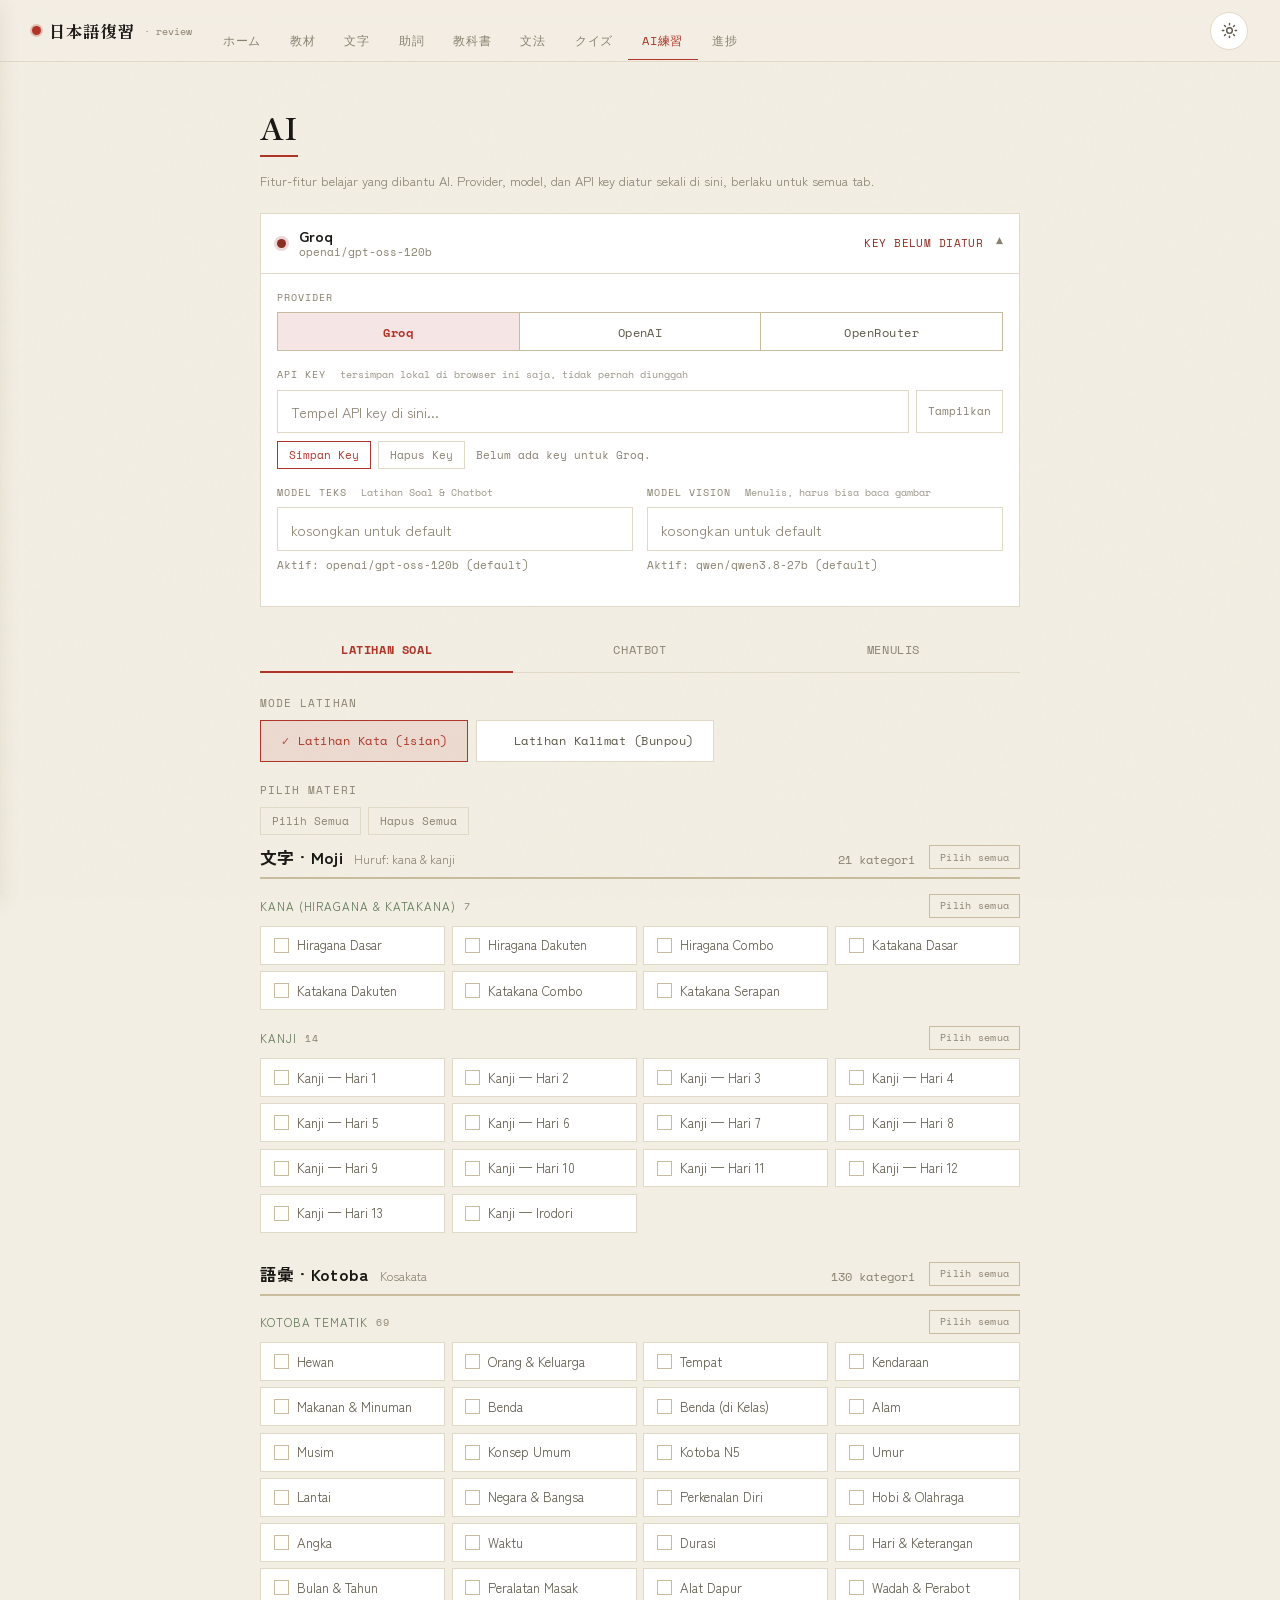
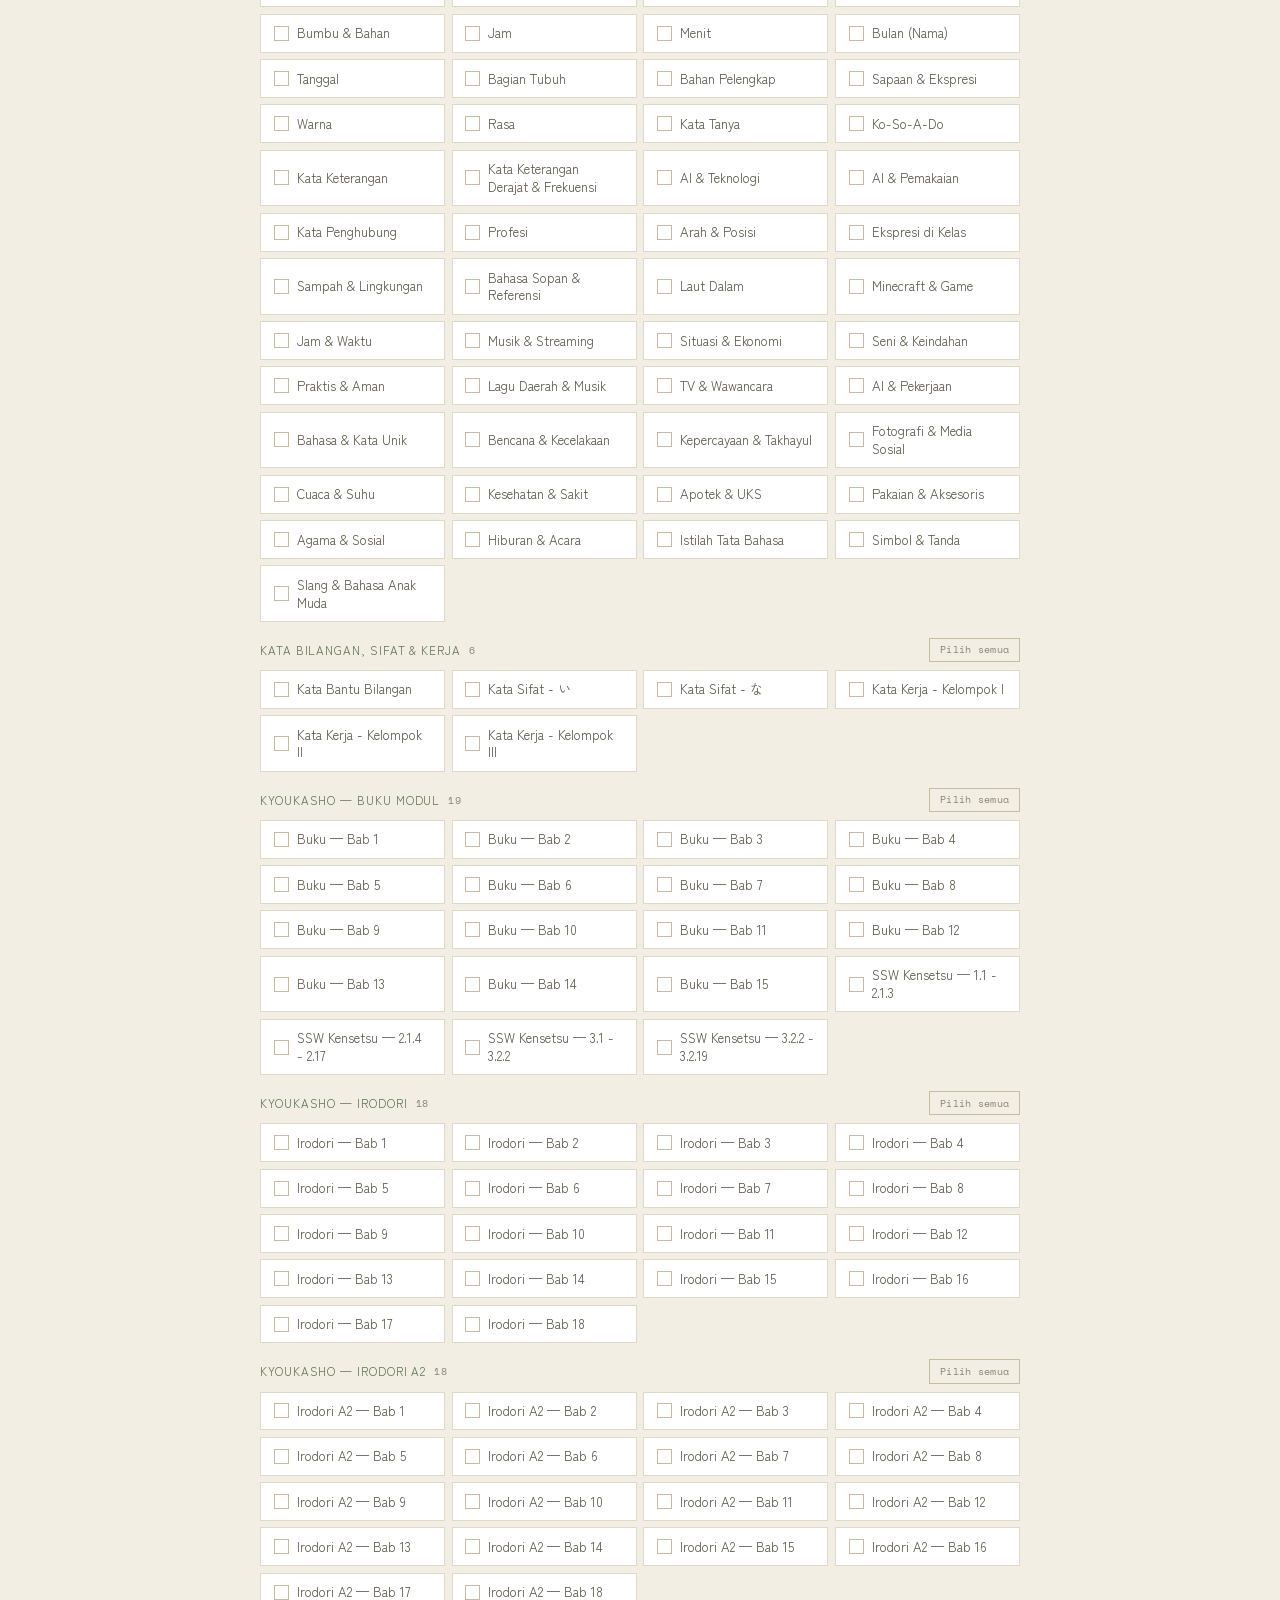
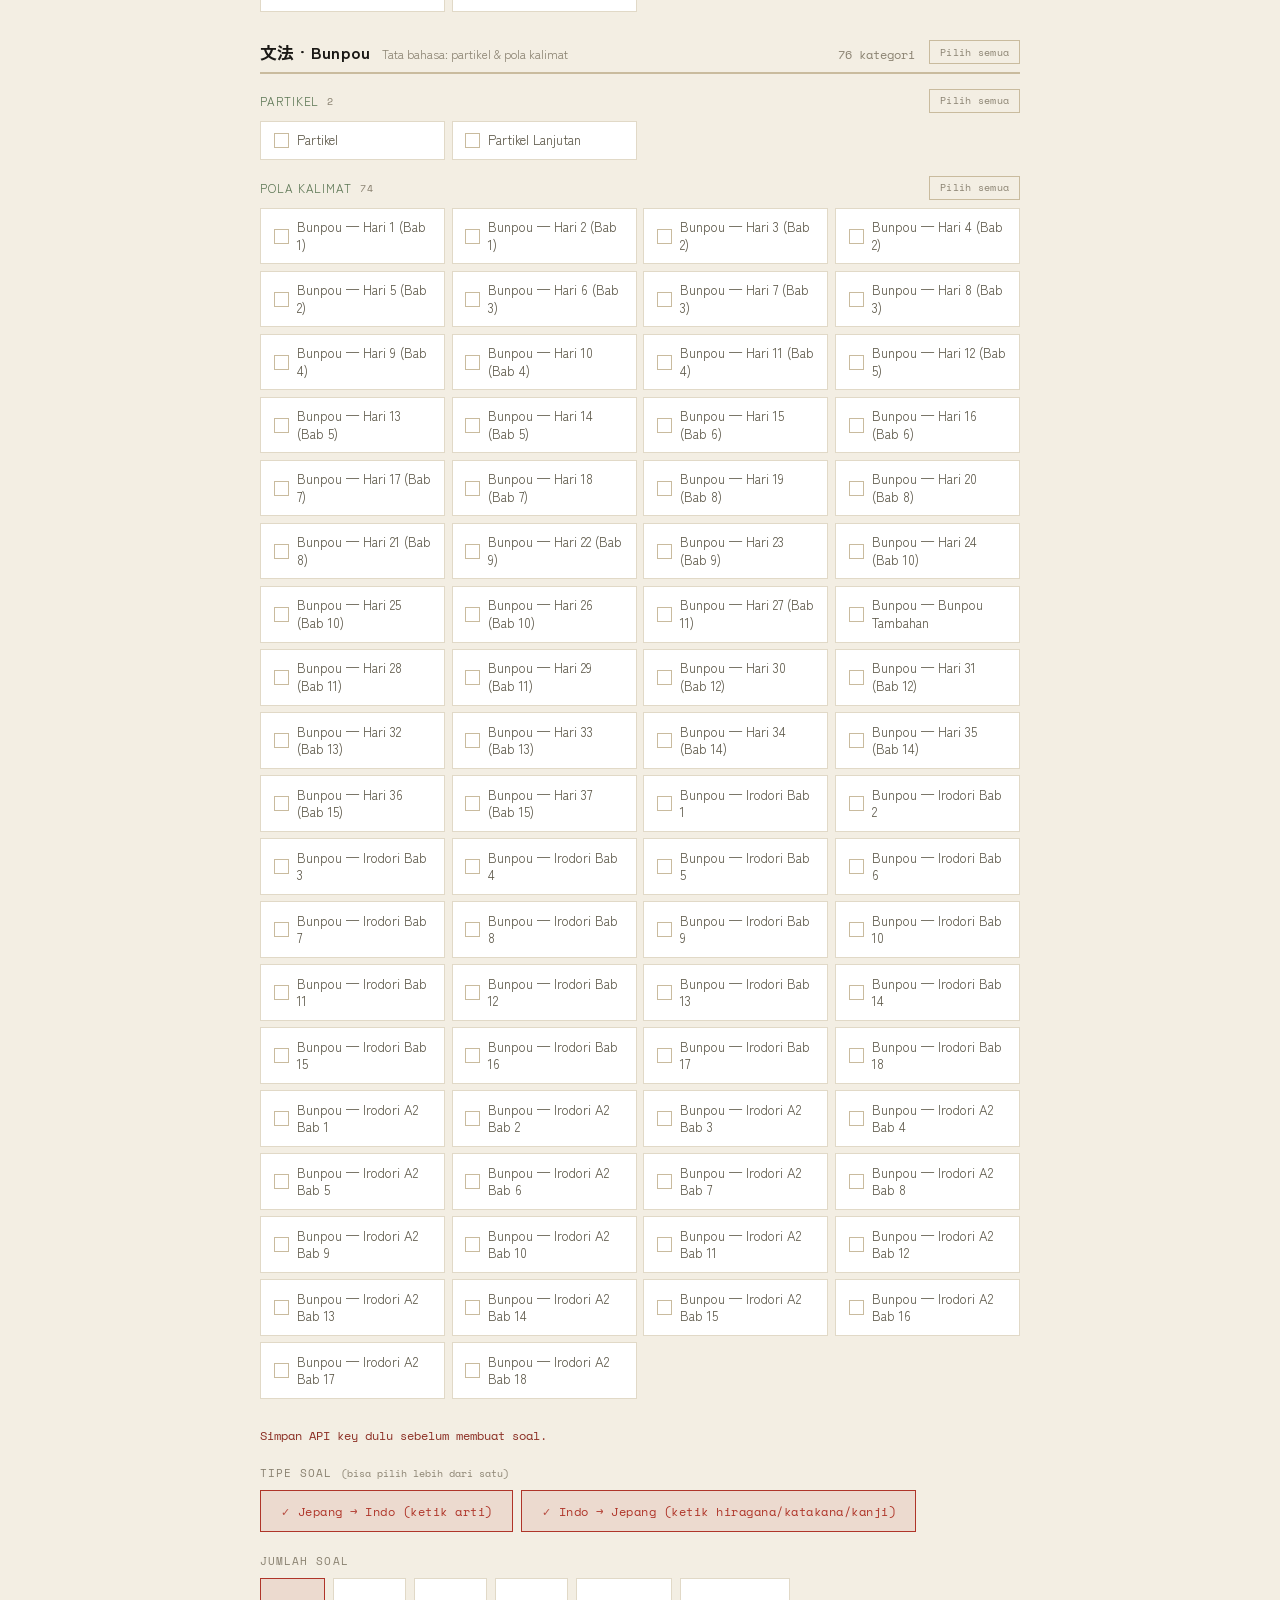
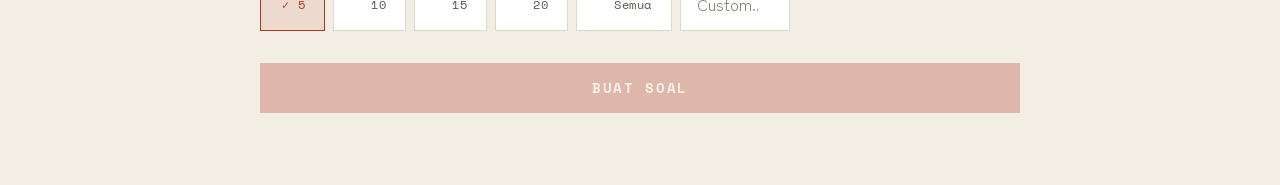
==== commit c31c80b0: "update kotoba" ====
--- a/ai/index.html
+++ b/ai/index.html
@@ -6,7 +6,7 @@
 <title>Latihan AI · 日本語復習</title>
 <link rel="preconnect" href="https://fonts.googleapis.com">
 <link href="https://fonts.googleapis.com/css2?family=Shippori+Mincho:wght@500;700&family=Space+Mono:wght@400;700&family=Zen+Kaku+Gothic+New:wght@400;500;700&display=swap" rel="stylesheet">
-<link rel="stylesheet" href="../assets/css/style.css?v=202611021353">
+<link rel="stylesheet" href="../assets/css/style.css?v=202611032136">
 <script>
   // Terapkan tema tersimpan sebelum render, biar tidak ada "flash" warna salah
   (function(){
@@ -17,7 +17,7 @@
 </script>
 </head>
 <body>
-<script src="../assets/js/layout.js?v=202611021353"></script>
+<script src="../assets/js/layout.js?v=202611032136"></script>
 <main>
 
 <div id="pageLatihanai" class="page active">
@@ -226,18 +226,18 @@
   </div>
 
 </main>
-<script src="../assets/data.js?v=202611021353"></script>
-<script src="../assets/js/core.js?v=202611021353"></script>
-<script src="../assets/js/notes.js?v=202611021353"></script>
-<script src="../assets/js/cats.js?v=202611021353"></script>
-<script src="../assets/js/catpicker.js?v=202611021353"></script>
-<script src="../assets/js/items.js?v=202611021353"></script>
-<script src="../assets/js/filters.js?v=202611021353"></script>
-<script src="../assets/js/ai-settings.js?v=202611021353"></script>
-<script src="../assets/js/ai-latihan.js?v=202611021353"></script>
-<script src="../assets/js/ai-chat.js?v=202611021353"></script>
-<script src="../assets/js/ai-hub.js?v=202611021353"></script>
-<script src="../assets/js/ai-menulis.js?v=202611021353"></script>
+<script src="../assets/data.js?v=202611032136"></script>
+<script src="../assets/js/core.js?v=202611032136"></script>
+<script src="../assets/js/notes.js?v=202611032136"></script>
+<script src="../assets/js/cats.js?v=202611032136"></script>
+<script src="../assets/js/catpicker.js?v=202611032136"></script>
+<script src="../assets/js/items.js?v=202611032136"></script>
+<script src="../assets/js/filters.js?v=202611032136"></script>
+<script src="../assets/js/ai-settings.js?v=202611032136"></script>
+<script src="../assets/js/ai-latihan.js?v=202611032136"></script>
+<script src="../assets/js/ai-chat.js?v=202611032136"></script>
+<script src="../assets/js/ai-hub.js?v=202611032136"></script>
+<script src="../assets/js/ai-menulis.js?v=202611032136"></script>
 <script>
 initAISettings();
 initAISetup();
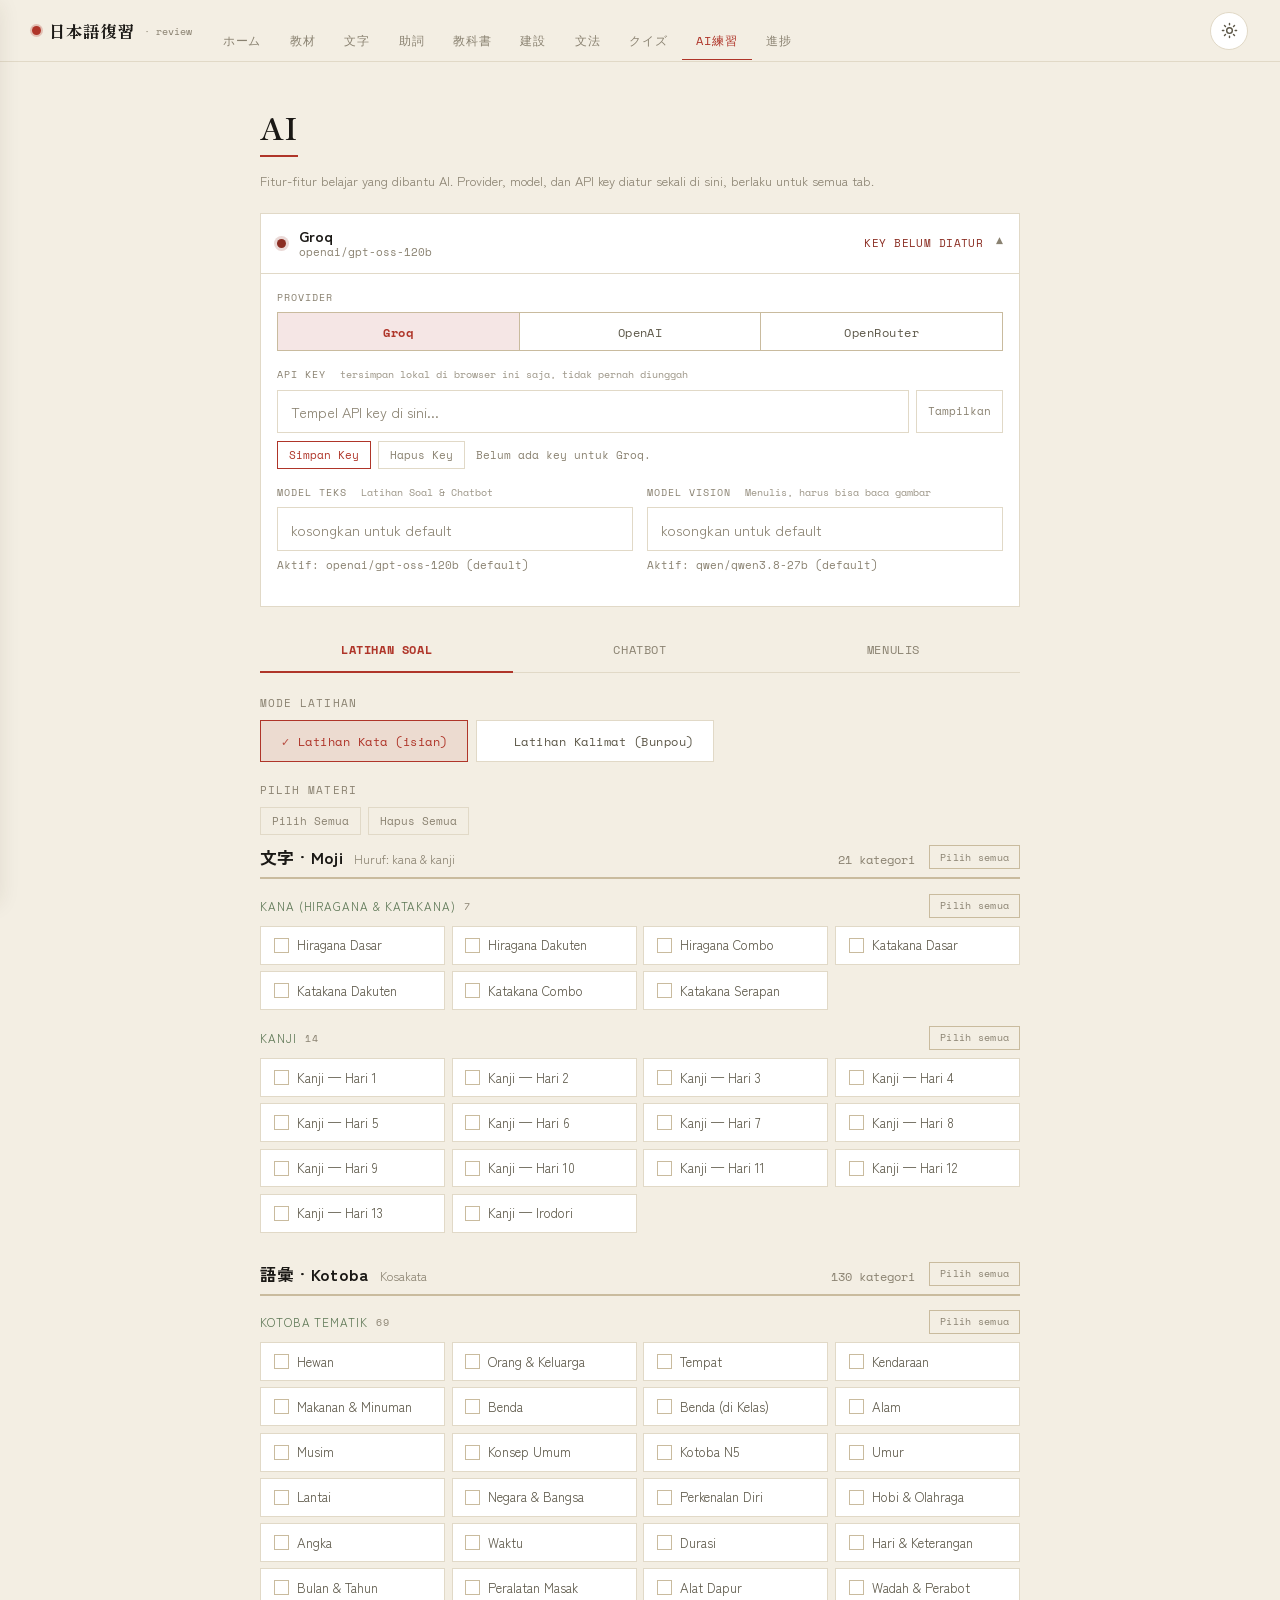
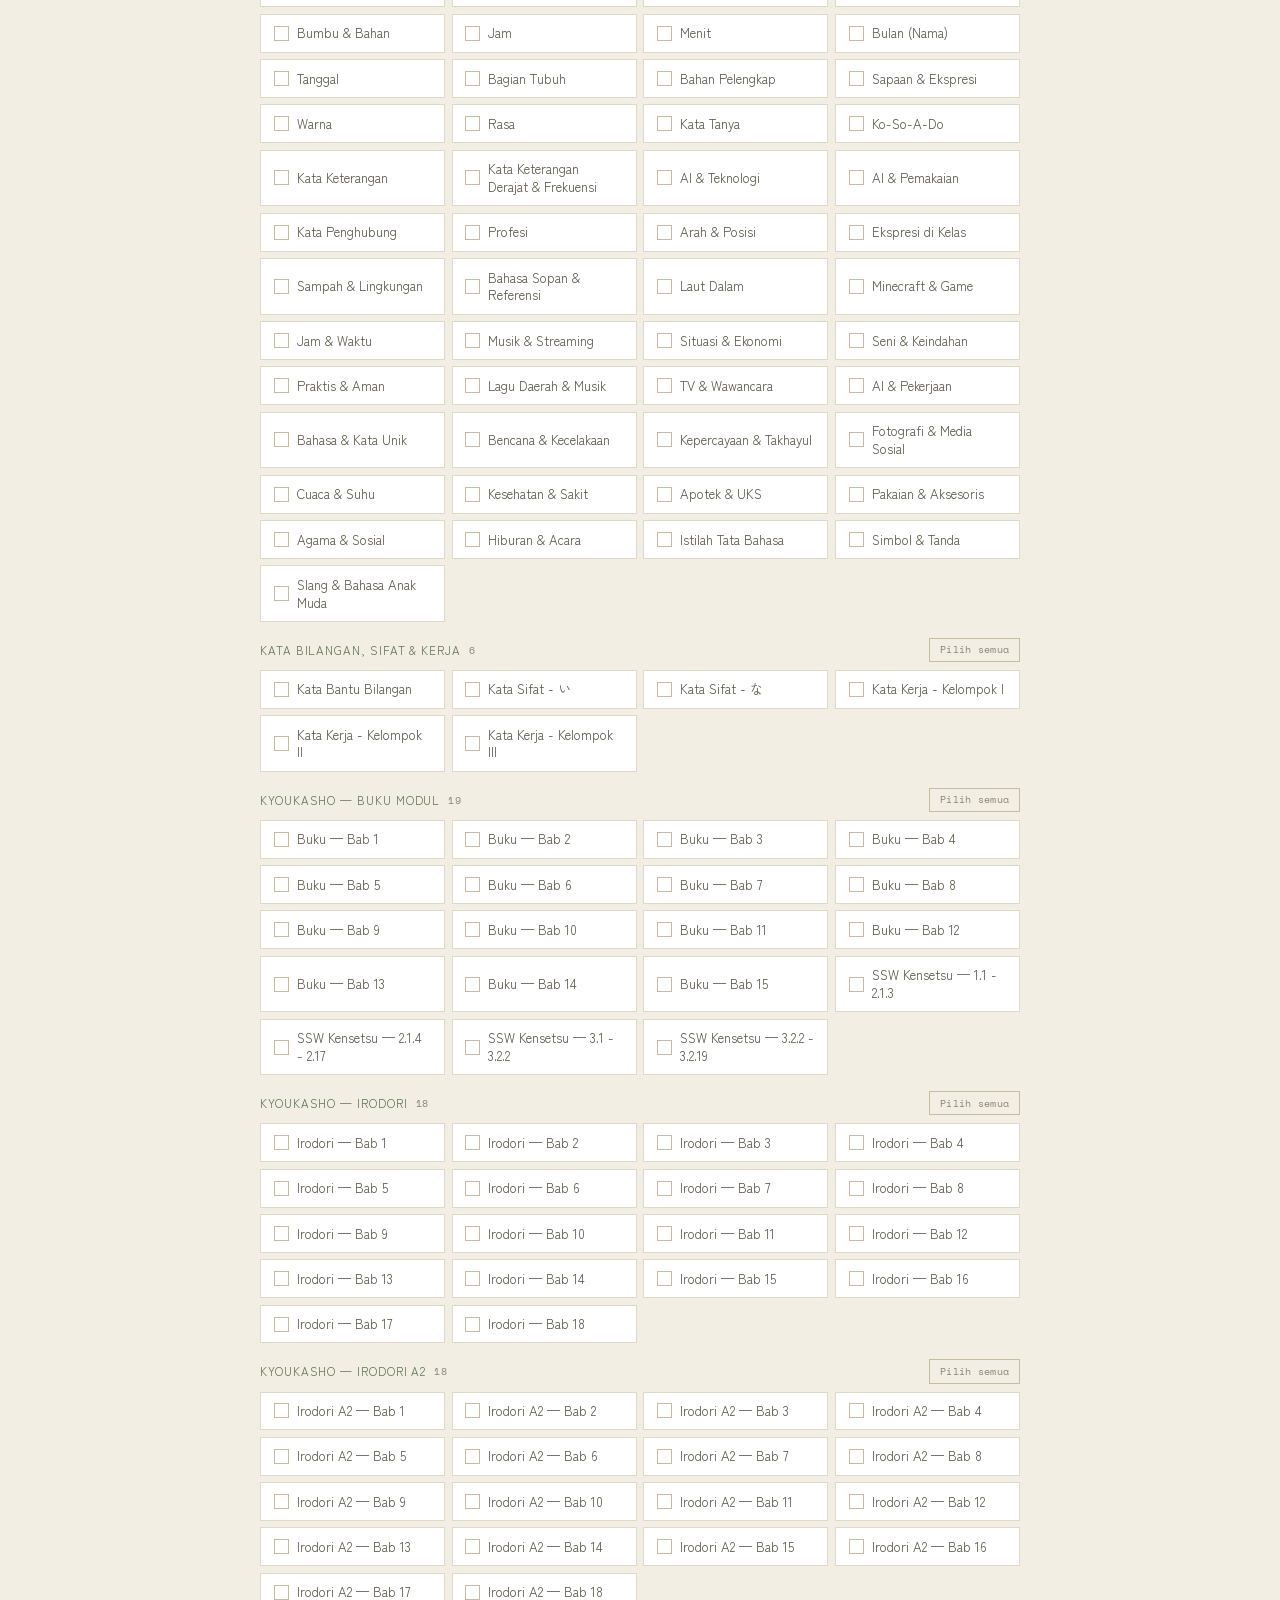
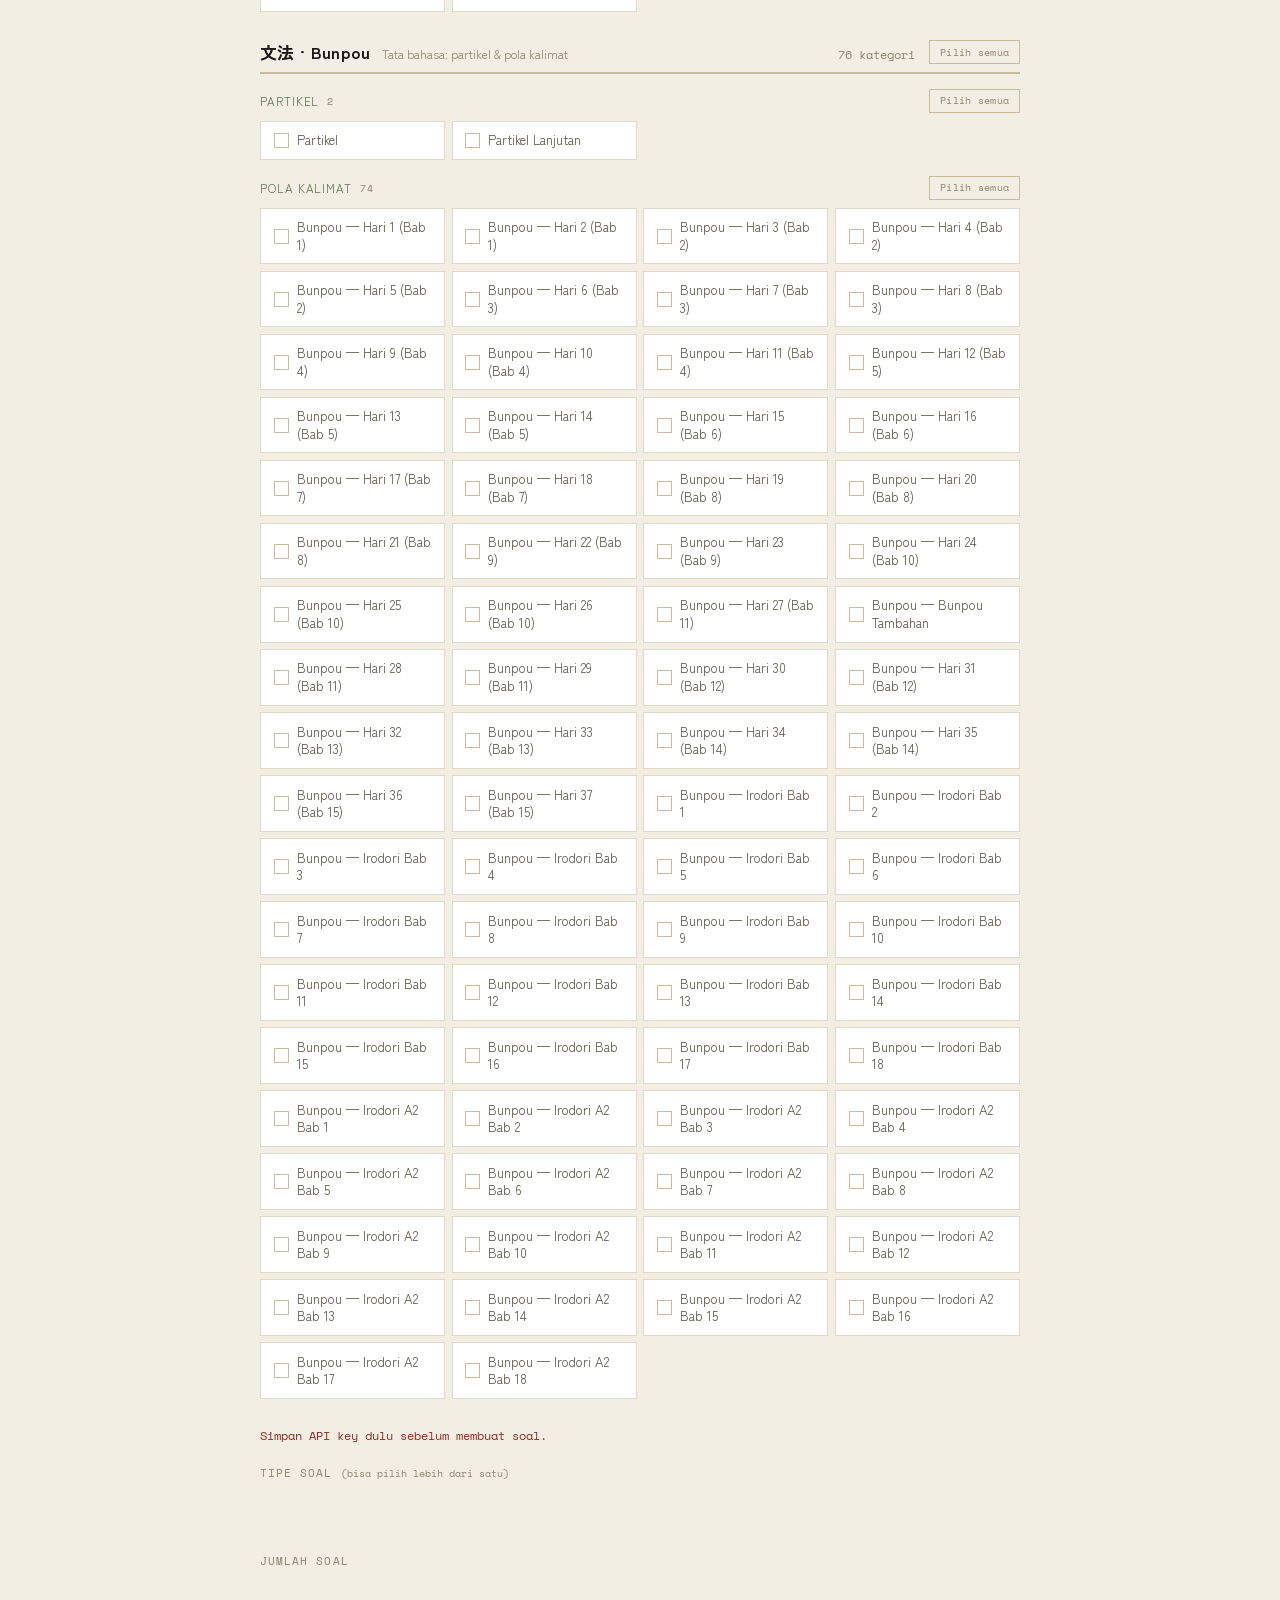
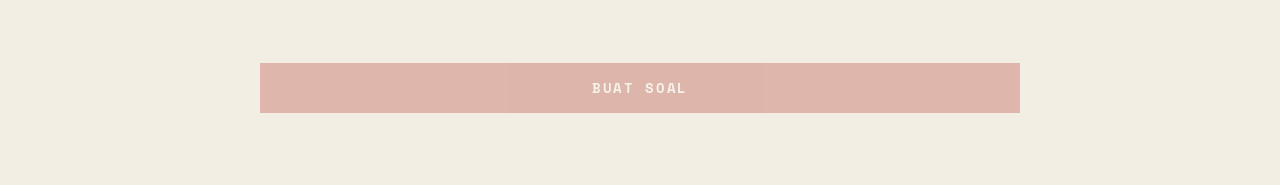
==== commit 4c5f89f6: "update kotoba" ====
--- a/ai/index.html
+++ b/ai/index.html
@@ -6,7 +6,7 @@
 <title>Latihan AI · 日本語復習</title>
 <link rel="preconnect" href="https://fonts.googleapis.com">
 <link href="https://fonts.googleapis.com/css2?family=Shippori+Mincho:wght@500;700&family=Space+Mono:wght@400;700&family=Zen+Kaku+Gothic+New:wght@400;500;700&display=swap" rel="stylesheet">
-<link rel="stylesheet" href="../assets/css/style.css?v=202611032136">
+<link rel="stylesheet" href="../assets/css/style.css?v=202611052300">
 <script>
   // Terapkan tema tersimpan sebelum render, biar tidak ada "flash" warna salah
   (function(){
@@ -17,7 +17,7 @@
 </script>
 </head>
 <body>
-<script src="../assets/js/layout.js?v=202611032136"></script>
+<script src="../assets/js/layout.js?v=202611052300"></script>
 <main>
 
 <div id="pageLatihanai" class="page active">
@@ -226,18 +226,18 @@
   </div>
 
 </main>
-<script src="../assets/data.js?v=202611032136"></script>
-<script src="../assets/js/core.js?v=202611032136"></script>
-<script src="../assets/js/notes.js?v=202611032136"></script>
-<script src="../assets/js/cats.js?v=202611032136"></script>
-<script src="../assets/js/catpicker.js?v=202611032136"></script>
-<script src="../assets/js/items.js?v=202611032136"></script>
-<script src="../assets/js/filters.js?v=202611032136"></script>
-<script src="../assets/js/ai-settings.js?v=202611032136"></script>
-<script src="../assets/js/ai-latihan.js?v=202611032136"></script>
-<script src="../assets/js/ai-chat.js?v=202611032136"></script>
-<script src="../assets/js/ai-hub.js?v=202611032136"></script>
-<script src="../assets/js/ai-menulis.js?v=202611032136"></script>
+<script src="../assets/data.js?v=202611052300"></script>
+<script src="../assets/js/core.js?v=202611052300"></script>
+<script src="../assets/js/notes.js?v=202611052300"></script>
+<script src="../assets/js/cats.js?v=202611052300"></script>
+<script src="../assets/js/catpicker.js?v=202611052300"></script>
+<script src="../assets/js/items.js?v=202611052300"></script>
+<script src="../assets/js/filters.js?v=202611052300"></script>
+<script src="../assets/js/ai-settings.js?v=202611052300"></script>
+<script src="../assets/js/ai-latihan.js?v=202611052300"></script>
+<script src="../assets/js/ai-chat.js?v=202611052300"></script>
+<script src="../assets/js/ai-hub.js?v=202611052300"></script>
+<script src="../assets/js/ai-menulis.js?v=202611052300"></script>
 <script>
 initAISettings();
 initAISetup();
--- a/assets/css/style.css
+++ b/assets/css/style.css
@@ -24,8 +24,7 @@
 *{box-sizing:border-box;margin:0;padding:0}
 html{font-size:16px}
 body{background:var(--bg);color:var(--text);font-family:var(--font-body);min-height:100vh;overflow-x:hidden;transition:background .25s ease,color .25s ease}
-body::before{content:'';position:fixed;inset:0;background-image:url("data:image/svg+xml,%3Csvg viewBox='0 0 200 200' xmlns='http://www.w3.org/2000/svg'%3E%3Cfilter id='n'%3E%3CfeTurbulence type='fractalNoise' baseFrequency='0.85' numOctaves='4' stitchTiles='stitch'/%3E%3C/filter%3E%3Crect width='100%25' height='100%25' filter='url(%23n)' opacity='0.035'/%3E%3C/svg%3E");pointer-events:none;z-index:0}
-[data-theme="light"] body::before{opacity:.55}
+/* tekstur noise fixed (body::before) dihapus: bikin zoom/scroll patah-patah di HP */
 
 /* ── reusable tombo (crop-mark) corners — pure CSS, no extra markup ── */
 .kana-card,.qcard,.pcard,.choice,.acc-item,.rstat,.pov,.ri,.qopt{
@@ -41,7 +40,7 @@
 }
 
 /* HEADER */
-header{position:sticky;top:0;z-index:200;background:color-mix(in srgb, var(--bg) 95%, transparent);backdrop-filter:blur(20px);border-bottom:1px solid var(--border);height:62px;display:flex;align-items:center;padding:0 clamp(1rem,3vw,2rem);gap:1rem}
+header{position:sticky;top:0;z-index:200;background:var(--bg);border-bottom:1px solid var(--border);height:62px;display:flex;align-items:center;padding:0 clamp(1rem,3vw,2rem);gap:1rem}
 .logo{font-family:var(--font-display);font-weight:700;font-size:clamp(1rem,1.3vw,1.15rem);color:var(--text);white-space:nowrap;flex-shrink:0;display:flex;align-items:center;gap:.5rem}
 .logo::before{content:'';width:9px;height:9px;border-radius:50%;background:var(--accent);flex-shrink:0;box-shadow:0 0 0 2px color-mix(in srgb, var(--accent) 25%, transparent)}
 .logo small{color:var(--text3);font-family:var(--font-mono);font-size:.65rem;margin-left:.15rem;font-weight:400}
@@ -70,7 +69,7 @@
 .burger.open span:nth-child(3){transform:translateY(-7px) rotate(-45deg)}
 
 /* DRAWER OVERLAY */
-.drawer-overlay{display:none;position:fixed;inset:0;background:rgba(20,15,10,.5);z-index:299;backdrop-filter:blur(3px)}
+.drawer-overlay{display:none;position:fixed;inset:0;background:rgba(20,15,10,.5);z-index:299}
 .drawer-overlay.open{display:block;animation:fadeov .2s ease}
 @keyframes fadeov{from{opacity:0}to{opacity:1}}
 
@@ -685,3 +684,220 @@
 
 /* romaji di bawah kalimat contoh (Bunpou) */
 .p-ex-rom{font-family:var(--font-mono);font-size:.74rem;font-style:italic;color:var(--text3);margin:.15rem 0 .1rem;line-height:1.5}
+
+/* ── Kensetsu (baca buku) ── */
+.ks-q{width:100%;margin-bottom:1rem}
+.ks-ch{margin-bottom:1.6rem}
+.ks-ch-head{display:flex;align-items:center;justify-content:space-between;gap:.6rem;padding:.2rem 0 .6rem;border-bottom:1.5px solid var(--border);margin-bottom:.4rem}
+.ks-ch-n{font-family:var(--font-mono);font-size:.72rem;color:var(--accent);margin-right:.5rem}
+.ks-ch-t{font-family:var(--font-display);font-weight:700;font-size:1rem}
+.ks-row{display:flex;align-items:baseline;gap:.7rem;padding:.8rem .2rem;border-bottom:1px solid var(--border);color:var(--text);text-decoration:none}
+.ks-row:hover{background:var(--bg2)}
+.ks-row-n{font-family:var(--font-mono);font-size:.74rem;color:var(--text3);min-width:2.8rem}
+.ks-row-t{flex:1;font-weight:500}
+.ks-row-p{font-family:var(--font-mono);font-size:.68rem;color:var(--text3);white-space:nowrap}
+.ks-bar{display:flex;gap:.5rem;flex-wrap:wrap;margin-bottom:1.1rem}
+.ks-bar a.smbtn{text-decoration:none}
+.ks-eyebrow{font-family:var(--font-mono);font-size:.68rem;letter-spacing:.06em;color:var(--text3)}
+.ks-h2{font-family:var(--font-display);font-size:clamp(1.3rem,2.2vw,1.7rem);margin:.3rem 0 .2rem}
+.ks-h2-n{font-family:var(--font-mono);font-size:.8rem;color:var(--accent);margin-right:.3rem}
+.ks-pg{font-family:var(--font-mono);font-size:.68rem;color:var(--text3);margin-bottom:1rem}
+.ks-body{max-width:720px}
+.ks-b{padding:.2rem 0 .5rem;margin-bottom:.7rem;border-radius:6px;transition:background .4s}
+.ks-b.flash{background:color-mix(in srgb,var(--accent4) 28%,transparent)}
+.ks-jp{font-family:var(--font-jp,var(--font-body));font-size:1.06rem;line-height:2;word-break:break-all}
+.ks-h .ks-jp{font-weight:700;color:var(--accent2)}
+.ks-b.ks-h{margin-top:1.2rem;margin-bottom:.3rem}
+.ks-li .ks-jp{padding-left:.4rem}
+.ks-dot{color:var(--text3)}
+.ks-trbtn{background:none;border:none;color:var(--text3);font-family:var(--font-mono);font-size:.66rem;padding:.1rem 0;cursor:pointer}
+.ks-trbtn:hover{color:var(--accent)}
+.ks-tr{display:none;margin-top:.3rem;padding:.55rem .8rem;border-left:3px solid var(--accent3);background:var(--bg2);font-size:.92rem;line-height:1.6;color:var(--text2)}
+.ks-tr-empty{color:var(--text3);font-style:italic}
+.ks-b.open .ks-tr,.ks-body.show-all .ks-tr{display:block}
+.ks-w{border-bottom:1px solid color-mix(in srgb,var(--accent2) 60%,transparent);cursor:pointer}
+.ks-w.ks-c{border-bottom-style:dashed;border-bottom-color:var(--accent3)}
+.ks-u{border-bottom:1px dotted var(--text3);cursor:pointer}
+.ks-w:hover,.ks-u:hover{background:color-mix(in srgb,var(--accent2) 14%,transparent)}
+.ks-fig{margin:.5rem 0 1rem;padding:.6rem .8rem;border:1px dashed var(--border2);background:var(--bg2);font-size:.88rem;line-height:1.8;color:var(--text2)}
+.ks-fig-l{font-family:var(--font-mono);font-size:.62rem;background:var(--accent);color:#fff;padding:.05rem .4rem;margin-right:.5rem}
+.ks-tbl-wrap{overflow-x:auto;margin:.5rem 0 1rem}
+.ks-tbl{border-collapse:collapse;font-size:.9rem;min-width:100%}
+.ks-tbl th,.ks-tbl td{border:1px solid var(--border);padding:.45rem .7rem;white-space:nowrap;text-align:left}
+.ks-tbl th{background:var(--bg3);font-family:var(--font-mono);font-size:.74rem;color:var(--text3)}
+.ks-sum{margin:.4rem 0 1rem;padding:.8rem 1rem;border:1px solid var(--accent2);background:var(--bg2);font-size:.92rem;line-height:1.65}
+.ks-sum[hidden],#ksRead[hidden],#ksHome[hidden],#ksList[hidden]{display:none}
+.ks-sum-h{font-family:var(--font-mono);font-size:.64rem;letter-spacing:.1em;color:var(--accent2);margin-bottom:.4rem}
+.ks-sum ul{padding-left:1.1rem;margin:.2rem 0}
+.ks-sum p{margin:.3rem 0}
+.ks-muted{color:var(--text3);font-size:.88rem;line-height:1.6}
+.ks-muted a{color:var(--accent)}
+.ks-nav{display:flex;justify-content:space-between;gap:.6rem;margin-top:2rem;padding-top:1rem;border-top:1px solid var(--border)}
+.ks-navbtn{font-size:.82rem;color:var(--text2);text-decoration:none;max-width:48%}
+.ks-navbtn:hover{color:var(--accent)}
+.ks-hit{padding:.7rem .3rem;border-bottom:1px solid var(--border);cursor:pointer}
+.ks-hit:hover{background:var(--bg2)}
+.ks-hit-h{font-size:.8rem;color:var(--text3);margin-bottom:.2rem}
+.ks-hit-h b{font-family:var(--font-mono);color:var(--accent)}
+.ks-hit-t{line-height:1.7;word-break:break-all}
+.ks-hit mark{background:color-mix(in srgb,var(--accent4) 45%,transparent);color:inherit;padding:0 .1rem}
+.ks-count,.ks-empty{font-family:var(--font-mono);font-size:.72rem;color:var(--text3);margin:.2rem 0 .5rem}
+.ks-yomi{font-size:1rem;color:var(--text3);margin-bottom:.3rem}
+.ks-sheet-act{display:flex;gap:.5rem;flex-wrap:wrap;margin-top:1.1rem}
+.ks-jp{line-height:2.25}
+.ks-jp ruby,.ks-h2 ruby,.ks-row-t ruby,.ks-ch-t ruby{ruby-position:over}
+.ks-jp rt,.ks-h2 rt,.ks-row-t rt,.ks-ch-t rt,.ks-fig rt,.ks-tbl rt,.ks-navbtn rt{font-size:.5em;color:var(--text3);font-weight:400;letter-spacing:0}
+.nofuri rt{display:none}
+.ks-hit-t rt{display:none}
+
+/* ── Filter sheet (komponen reusable: assets/js/filter-sheet.js) ── */
+html.fs-lock{overflow:hidden}
+.fs-overlay{position:fixed;inset:0;z-index:300;background:rgba(0,0,0,.45);display:none;align-items:flex-end;justify-content:center}
+.fs-overlay.show{display:flex}
+.fs-sheet{width:100%;max-width:560px;height:100%;max-height:100dvh;background:var(--bg);display:flex;flex-direction:column;animation:fsUp .22s ease}
+@media(min-width:640px){.fs-overlay{align-items:center}.fs-sheet{height:auto;max-height:88vh;border-radius:20px;border:1px solid var(--border);overflow:hidden}}
+@keyframes fsUp{from{transform:translateY(24px);opacity:0}to{transform:none;opacity:1}}
+.fs-head{display:flex;align-items:center;justify-content:space-between;padding:calc(1.1rem + env(safe-area-inset-top,0px)) 1.1rem .8rem}
+.fs-title{font-family:var(--font-display);font-size:1.6rem;font-weight:500}
+.fs-round{width:48px;height:48px;border-radius:50%;border:1px solid var(--border);background:var(--bg2);color:var(--text);display:flex;align-items:center;justify-content:center;cursor:pointer}
+.fs-round:hover{border-color:var(--accent);color:var(--accent)}
+.fs-body{flex:1;overflow-y:auto;padding:.4rem 1.1rem 1.4rem;overscroll-behavior:contain}
+.fs-group{margin-top:1.5rem}
+.fs-label{font-family:var(--font-mono);font-size:.78rem;letter-spacing:.16em;color:var(--text3);margin-bottom:.7rem}
+.fs-card{display:flex;flex-wrap:wrap;gap:.35rem .2rem;padding:.7rem .75rem;background:var(--bg2);border:1.5px solid var(--border);border-radius:24px}
+.fs-chip{border:none;background:none;color:var(--text2);font-family:var(--font-mono);font-size:.95rem;padding:.7rem 1.2rem;border-radius:999px;cursor:pointer;white-space:nowrap}
+.fs-chip:hover{color:var(--text)}
+.fs-chip.on{background:var(--accent);color:#fff}
+.fs-hint{margin-top:.8rem;font-size:.95rem;line-height:1.6;color:var(--text3)}
+.fs-foot{padding:.9rem 1.1rem calc(.9rem + env(safe-area-inset-bottom,0px));border-top:1px solid var(--border);background:var(--bg)}
+.fs-apply{width:100%;padding:1.1rem;border:none;border-radius:999px;background:var(--accent);color:#fff;font-family:var(--font-mono);font-size:1.05rem;letter-spacing:.08em;cursor:pointer}
+.fs-apply:disabled{opacity:.45;cursor:default}
+/* tombol pembuka filter (dipakai halaman) */
+.fs-open{display:inline-flex;align-items:center;gap:.4rem;border:1px solid var(--border);background:var(--bg2);color:var(--text);font-family:var(--font-mono);font-size:.8rem;padding:.7rem 1rem;cursor:pointer;white-space:nowrap}
+.fs-open:hover{border-color:var(--accent)}
+.fs-open .fs-badge{background:var(--accent);color:#fff;border-radius:999px;font-size:.68rem;min-width:1.2rem;height:1.2rem;display:inline-flex;align-items:center;justify-content:center;padding:0 .3rem}
+.ks-qrow{display:flex;gap:.5rem;margin-bottom:1rem}
+.ks-qrow .ks-q{margin-bottom:0;flex:1;min-width:0}
+
+/* ── Kensetsu: tampilan buku (menimpa gaya awal di atas) ── */
+.ks-btn{display:inline-flex;align-items:center;justify-content:center;gap:.35rem;height:40px;padding:0 1rem;border:1px solid var(--border);background:var(--bg2);color:var(--text);border-radius:999px;font-family:var(--font-mono);font-size:.78rem;cursor:pointer;white-space:nowrap;text-decoration:none}
+.ks-btn:hover{border-color:var(--accent);color:var(--accent)}
+.ks-btn-sm{height:32px;padding:0 .8rem;font-size:.7rem}
+.ks-ibtn{width:40px;height:40px;flex:none;display:inline-flex;align-items:center;justify-content:center;border:1px solid var(--border);background:var(--bg2);color:var(--text);border-radius:50%;cursor:pointer;text-decoration:none}
+.ks-ibtn:hover{border-color:var(--accent);color:var(--accent)}
+.ks-aa{font-family:var(--font-display);font-size:1rem;font-weight:700;letter-spacing:-.02em}
+.ks-qrow .ks-q{border-radius:999px;padding-left:1.2rem;height:48px}
+.ks-qrow .fs-open{border-radius:999px;height:48px;padding:0 1.2rem}
+/* daftar isi */
+.ks-toc{max-width:680px;margin:0 auto}
+.ks-ch{margin-bottom:2.2rem}
+.ks-ch-head{display:grid;grid-template-columns:1fr auto;grid-template-areas:"no btn" "t t";align-items:center;gap:.15rem .6rem;padding:0 0 .8rem;border-bottom:2px solid var(--text);margin-bottom:.2rem}
+.ks-ch-no{grid-area:no;font-family:var(--font-mono);font-size:.74rem;letter-spacing:.18em;color:var(--accent)}
+.ks-ch-head .ks-btn{grid-area:btn}
+.ks-ch-t{grid-area:t;font-family:var(--font-display);font-weight:700;font-size:1.25rem;line-height:1.7}
+.ks-row{display:flex;align-items:baseline;gap:.5rem;padding:.7rem .1rem;border-bottom:none;color:var(--text);text-decoration:none}
+.ks-row:hover{background:none;color:var(--accent)}
+.ks-row-n{font-family:var(--font-mono);font-size:.74rem;color:var(--text3);min-width:2.6rem}
+.ks-row-t{font-family:var(--font-display);font-size:1.02rem;font-weight:500;flex:none;max-width:78%}
+.ks-row-dots{flex:1;border-bottom:1.5px dotted var(--text3);transform:translateY(-.3rem);min-width:1rem;opacity:.7}
+.ks-row-p{font-family:var(--font-mono);font-size:.78rem;color:var(--text2);min-width:1.4rem;text-align:right}
+.ks-d3 .ks-row-n{padding-left:1rem;min-width:3.6rem}
+.ks-d3 .ks-row-t{font-size:.95rem;font-weight:400}
+/* bilah alat baca */
+#ksRead{--ks-fs:1}
+.ks-tools{position:sticky;top:var(--ks-top,62px);z-index:20;display:flex;align-items:center;gap:.5rem;padding:.55rem 0;margin:0 auto .9rem;max-width:680px;background:var(--bg)}
+.ks-tools-t{flex:1;min-width:0;font-family:var(--font-mono);font-size:.74rem;color:var(--text3);white-space:nowrap;overflow:hidden;text-overflow:ellipsis}
+.ks-pop{position:absolute;right:0;top:calc(100% + .1rem);width:270px;max-width:100%;background:var(--bg2);border:1px solid var(--border);border-radius:16px;box-shadow:0 16px 36px -14px rgba(0,0,0,.45);padding:.4rem 1rem}
+.ks-pop[hidden]{display:none}
+.ks-pop-row{display:flex;align-items:center;justify-content:space-between;gap:1rem;padding:.75rem 0;font-size:.9rem}
+.ks-pop-row+.ks-pop-row{border-top:1px solid var(--border)}
+.ks-sw{width:46px;height:26px;border-radius:999px;border:none;background:var(--bg4);position:relative;cursor:pointer;flex:none;transition:background .15s}
+.ks-sw::after{content:'';position:absolute;top:3px;left:3px;width:20px;height:20px;border-radius:50%;background:#fff;transition:transform .15s}
+.ks-sw[aria-pressed="true"]{background:var(--accent)}
+.ks-sw[aria-pressed="true"]::after{transform:translateX(20px)}
+.ks-step{display:inline-flex;align-items:center;gap:.5rem}
+.ks-step button{width:34px;height:34px;border-radius:50%;border:1px solid var(--border);background:var(--bg);color:var(--text);font-family:var(--font-mono);font-size:.78rem;cursor:pointer}
+.ks-step b{font-family:var(--font-mono);font-size:.74rem;font-weight:400;min-width:2.6rem;text-align:center;color:var(--text2)}
+/* halaman buku */
+.ks-page{position:relative;max-width:680px;margin:0 auto;background:var(--bg2);border:1px solid var(--border);border-radius:3px;box-shadow:0 1px 0 var(--border),0 22px 34px -26px rgba(0,0,0,.55);padding:clamp(1.3rem,5vw,2.6rem) clamp(1.1rem,5.5vw,3rem) 1.4rem;background-image:linear-gradient(to right,color-mix(in srgb,var(--text) 9%,transparent),transparent 22px)}
+.ks-run{display:flex;justify-content:center;font-family:var(--font-mono);font-size:.64rem;letter-spacing:.1em;color:var(--text3);padding-bottom:.6rem;border-bottom:1px solid var(--border);margin-bottom:1.5rem;text-align:center}
+.ks-h2{display:flex;flex-direction:column;gap:.15rem;font-family:var(--font-display);font-size:calc(1.55rem*var(--ks-fs));line-height:1.8;font-weight:700;margin:0 0 1.2rem}
+.ks-h2-n{font-family:var(--font-mono);font-size:.78rem;font-weight:400;letter-spacing:.14em;color:var(--accent);margin:0}
+.ks-body{max-width:none}
+.ks-b{position:relative;padding:0;margin:0 0 .9rem;border-radius:4px}
+.ks-jp{font-family:var(--font-display);font-weight:500;font-size:calc(1.04rem*var(--ks-fs));line-height:2.3;padding-right:2.1rem;word-break:normal;overflow-wrap:anywhere;text-align:justify}
+.ks-p .ks-jp{text-indent:1em}
+.ks-h .ks-jp{font-weight:700;color:var(--text);text-indent:0}
+.ks-b.ks-h{margin:1.6rem 0 .3rem}
+.ks-li .ks-jp{padding-left:1.4em;text-indent:-1.1em;text-align:left}
+.ks-yaku{position:absolute;top:.45rem;right:0;width:1.7rem;height:1.7rem;border-radius:50%;border:1px solid var(--border);background:var(--bg);color:var(--text3);font-family:var(--font-display);font-size:.78rem;line-height:1;cursor:pointer;padding:0}
+.ks-yaku.has{border-color:var(--accent3);color:var(--accent3)}
+.ks-b.open .ks-yaku{background:var(--accent);border-color:var(--accent);color:#fff}
+.ks-tr{display:none;margin:.2rem 0 .3rem;padding:.55rem .85rem;border-left:3px solid var(--accent3);background:var(--bg3);font-family:var(--font-body);font-size:calc(.9rem*var(--ks-fs));line-height:1.7;color:var(--text2);text-indent:0}
+.ks-tr-empty{color:var(--text3);font-style:italic}
+.ks-b.open .ks-tr,.ks-body.show-all .ks-tr{display:block}
+.ks-fig{margin:.6rem 0 1.1rem;padding:.65rem 0;border:none;border-top:1px solid var(--border);border-bottom:1px solid var(--border);background:none;font-family:var(--font-body);font-size:calc(.86rem*var(--ks-fs));line-height:1.9;color:var(--text2)}
+.ks-fig-l{display:inline-block;border:1px solid var(--text3);color:var(--text2);font-family:var(--font-display);font-size:.7rem;padding:0 .35rem;margin-right:.5rem;background:none}
+.ks-tbl-wrap{margin:.5rem 0 1.2rem}
+.ks-tbl{font-family:var(--font-display);font-size:calc(.92rem*var(--ks-fs));border-top:1.5px solid var(--text);border-bottom:1.5px solid var(--text)}
+.ks-tbl th,.ks-tbl td{border:none;border-bottom:1px solid var(--border);padding:.5rem .7rem;white-space:normal;text-align:center}
+.ks-tbl th{background:none;font-family:var(--font-display);font-weight:700;font-size:inherit;color:var(--text);border-bottom:1.2px solid var(--text)}
+.ks-tbl tr:last-child td{border-bottom:none}
+.ks-folio{text-align:center;font-family:var(--font-display);font-size:.82rem;color:var(--text3);margin-top:1.8rem;padding-top:.6rem}
+.ks-folio::before,.ks-folio::after{content:'—';margin:0 .6rem;opacity:.5}
+.ks-sum{border-radius:4px}
+.ks-nav{display:grid;grid-template-columns:1fr 1fr;gap:.7rem;max-width:680px;margin:1.2rem auto 0;padding:0;border:none}
+.ks-navcard{display:flex;flex-direction:column;gap:.15rem;padding:.8rem 1rem;border:1px solid var(--border);background:var(--bg2);border-radius:14px;color:var(--text);text-decoration:none;min-width:0}
+.ks-navcard small{font-family:var(--font-mono);font-size:.64rem;color:var(--text3)}
+.ks-navcard span{font-family:var(--font-display);font-size:.92rem;line-height:1.7;overflow:hidden;text-overflow:ellipsis}
+.ks-navcard-r{text-align:right;grid-column:2}
+.ks-navcard:hover{border-color:var(--accent)}
+.ks-b .ks-w:hover,.ks-b .ks-u:hover{background:color-mix(in srgb,var(--accent2) 14%,transparent)}
+
+/* Kensetsu: perbaikan tahap 2 */
+.ks-h2-t{display:block}
+.ks-sheet-lbl{font-family:var(--font-mono);font-size:.64rem;letter-spacing:.16em;color:var(--text3);margin:.2rem 0 .5rem}
+.ks-word{font-family:var(--font-display);font-size:2.3rem;font-weight:700;line-height:1.35;word-break:keep-all;overflow-wrap:anywhere;margin:0 0 .6rem}
+.ks-sheet-act{display:flex;gap:.5rem;flex-wrap:wrap;margin-top:1.1rem}
+.ks-sheet-act .ks-btn{height:42px}
+.ks-navcard{padding:.55rem .85rem;gap:0;border-radius:12px}
+.ks-navcard small{font-size:.6rem}
+.ks-navcard span{font-size:.82rem;line-height:1.6;white-space:nowrap;overflow:hidden;text-overflow:ellipsis}
+.ks-navcard rt{display:none}
+.ks-pop-col{flex-direction:column;align-items:stretch;gap:.5rem}
+.ks-seg{display:flex;background:var(--bg3);border-radius:999px;padding:3px}
+.ks-seg button{flex:1;border:none;background:none;color:var(--text2);font-family:var(--font-mono);font-size:.7rem;padding:.5rem .2rem;border-radius:999px;cursor:pointer;white-space:nowrap}
+.ks-seg button[aria-pressed="true"]{background:var(--accent);color:#fff}
+.ks-yaku .y2{display:none}
+/* mode Indonesia: teks Jepang diganti terjemahan (yang belum diterjemahkan tetap Jepang) */
+.ks-body.mode-id .ks-b:not(.ks-notr) .ks-jp{display:none}
+.ks-body.mode-id .ks-b:not(.ks-notr).open .ks-jp{display:block}
+.ks-body.mode-id .ks-b:not(.ks-notr) .ks-tr{display:block;border-left:none;background:none;padding:0 2.1rem 0 0;font-family:var(--font-body);font-size:calc(1rem*var(--ks-fs));line-height:1.95;color:var(--text);text-align:left}
+.ks-body.mode-id .ks-p:not(.ks-notr) .ks-tr{text-indent:1em}
+.ks-body.mode-id .ks-h:not(.ks-notr) .ks-tr{font-weight:700}
+.ks-body.mode-id .ks-b:not(.ks-notr).open .ks-tr{margin-top:.2rem;color:var(--text2);font-size:calc(.9rem*var(--ks-fs))}
+.ks-body.mode-id .ks-b:not(.ks-notr) .ks-yaku .y1{display:none}
+.ks-body.mode-id .ks-b:not(.ks-notr) .ks-yaku .y2{display:inline}
+.ks-body.mode-id .ks-notr .ks-tr{display:block;background:none;border:none;padding:0;margin:0;font-size:.66rem;font-family:var(--font-mono);color:var(--text3)}
+
+/* Kensetsu: halaman asli buku */
+.ks-pgsel{flex:1;min-width:0;height:40px;border:1px solid var(--border);background:var(--bg2);color:var(--text);border-radius:999px;font-family:var(--font-mono);font-size:.78rem;padding:0 1rem}
+.ks-chopen{display:flex;flex-direction:column;gap:.1rem;padding:.1rem 0 1rem;margin-bottom:1.4rem;border-bottom:2px solid var(--text)}
+.ks-chopen span{font-family:var(--font-mono);font-size:.76rem;letter-spacing:.2em;color:var(--accent)}
+.ks-chopen b{font-family:var(--font-display);font-size:calc(1.55rem*var(--ks-fs));line-height:1.7;font-weight:700}
+.ks-h2-s{font-size:calc(1.2rem*var(--ks-fs))}
+.ks-body>.ks-h2:not(:first-child){margin-top:1.8rem}
+.ks-pc .ks-jp{text-indent:0}
+
+/* Kensetsu: ringankan render (zoom/scroll tidak patah-patah) */
+body.ks-on::before{display:none}
+body.ks-on header{backdrop-filter:none;-webkit-backdrop-filter:none;background:var(--bg)}
+#pageKensetsu.page.active{animation:none}
+.ks-page{box-shadow:0 1px 0 var(--border);background-image:none;border-left:3px double var(--border2)}
+.ks-b{content-visibility:auto;contain-intrinsic-size:auto 6rem}
+.ks-jp{text-rendering:optimizeSpeed}
+@media (hover:none){.ks-w:hover,.ks-u:hover,.ks-b .ks-w:hover,.ks-b .ks-u:hover{background:none}}
+
+/* Performa global: baris daftar panjang tidak dihitung ulang kalau di luar layar */
+.kamus-item,.trow,.smrow,.wcheck-row{content-visibility:auto;contain-intrinsic-size:auto 56px}
+.page.active{animation:none}
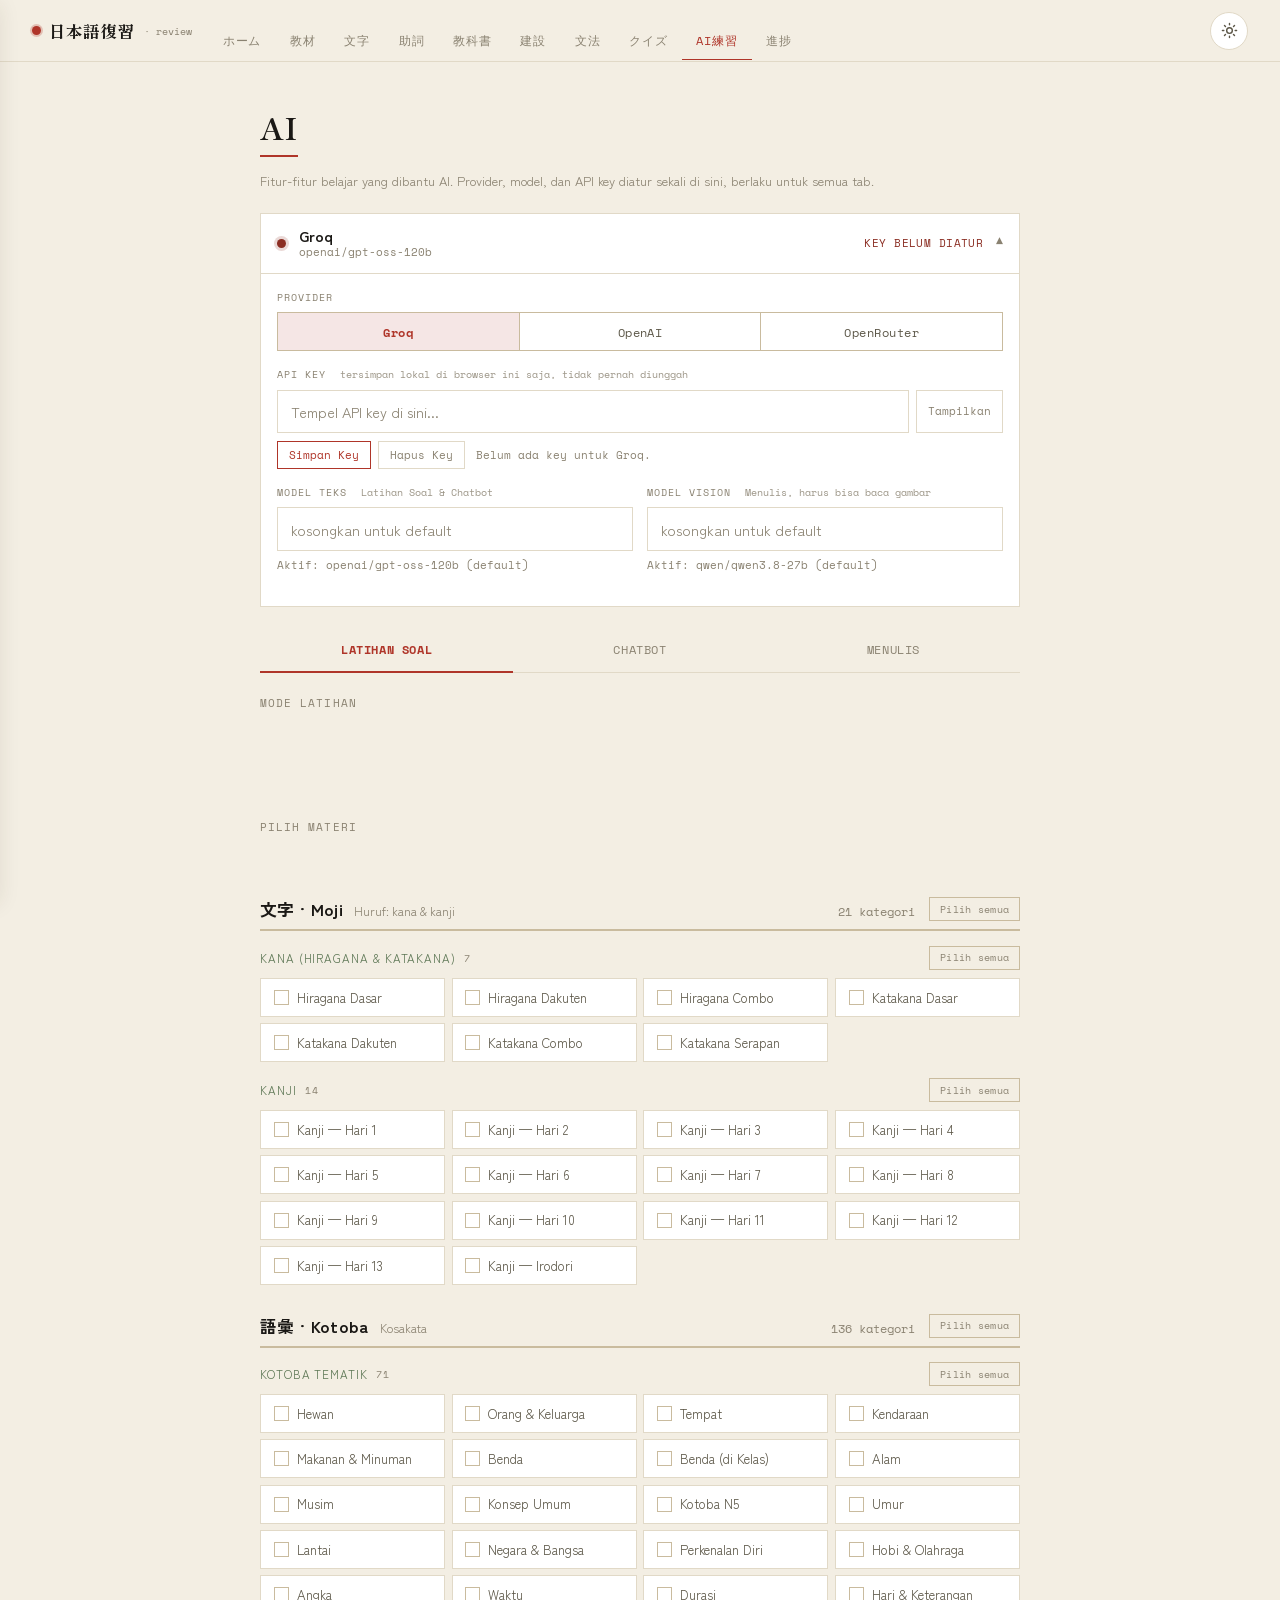
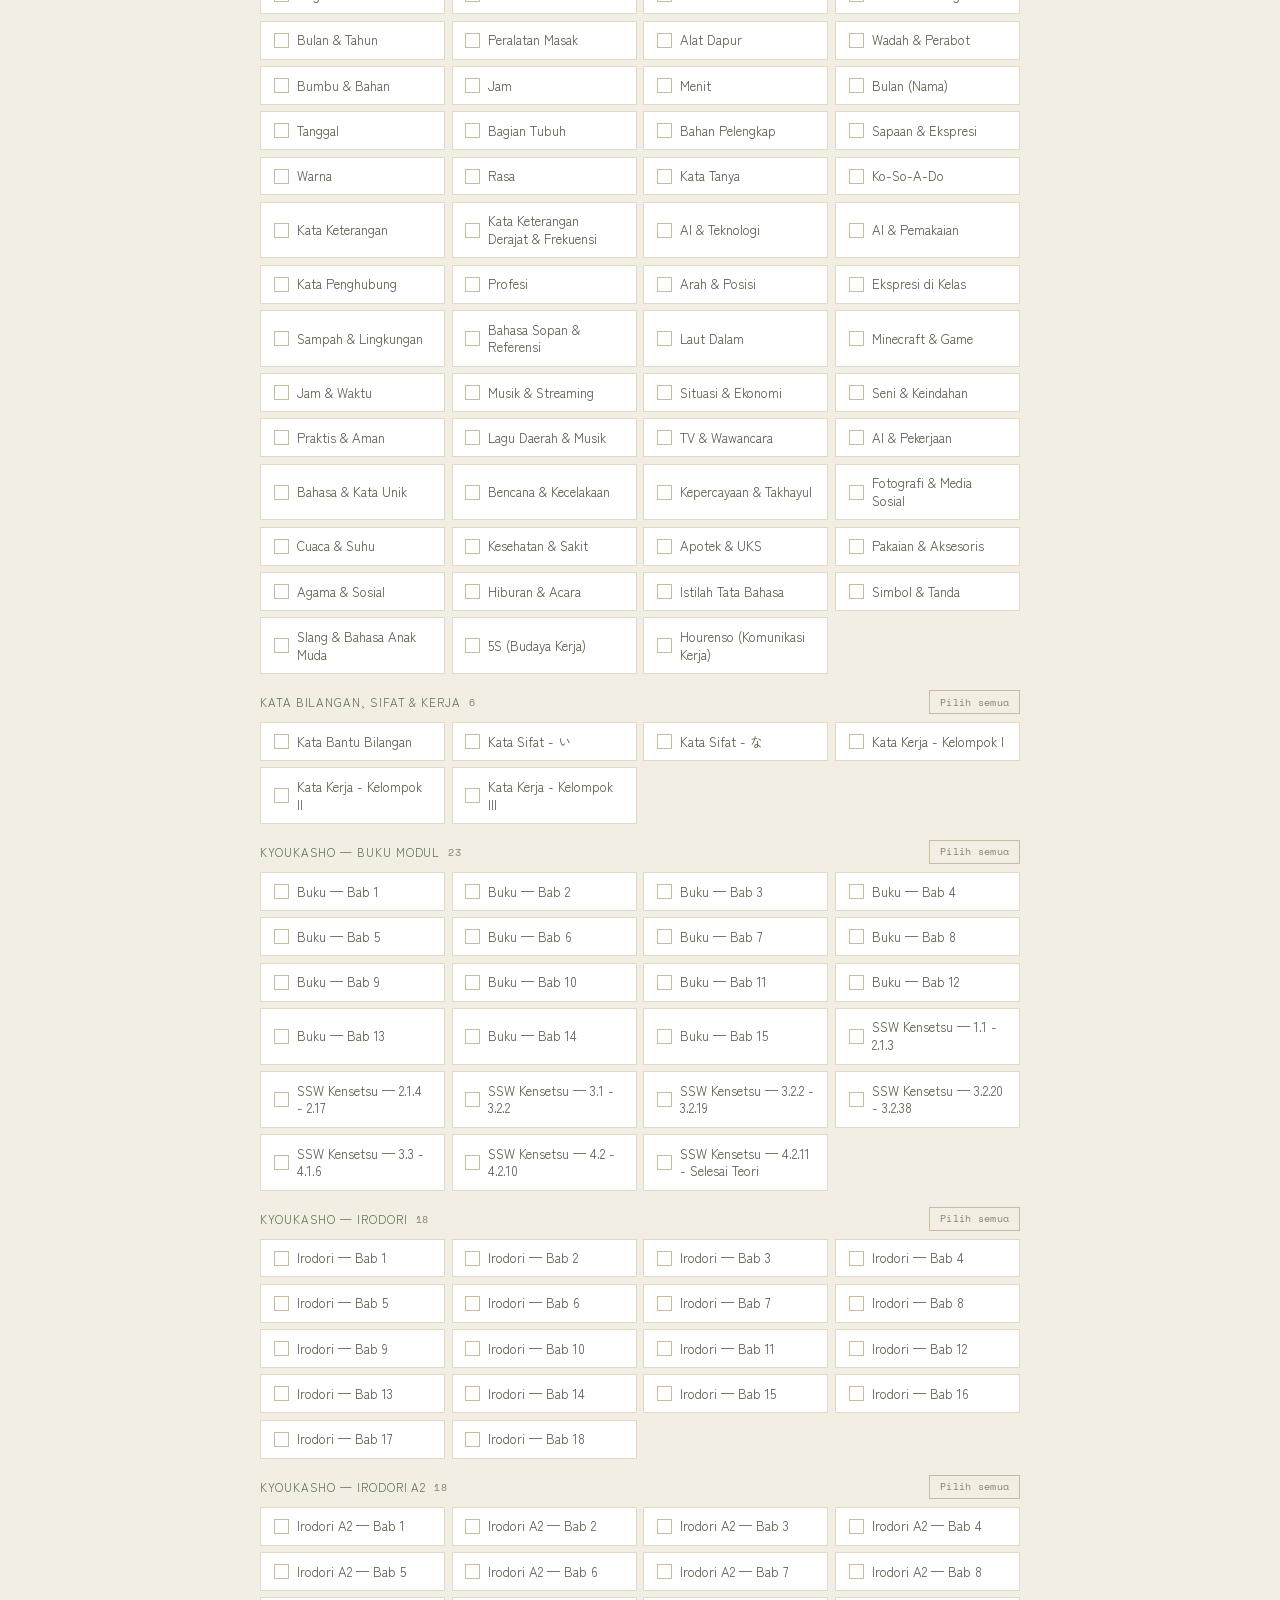
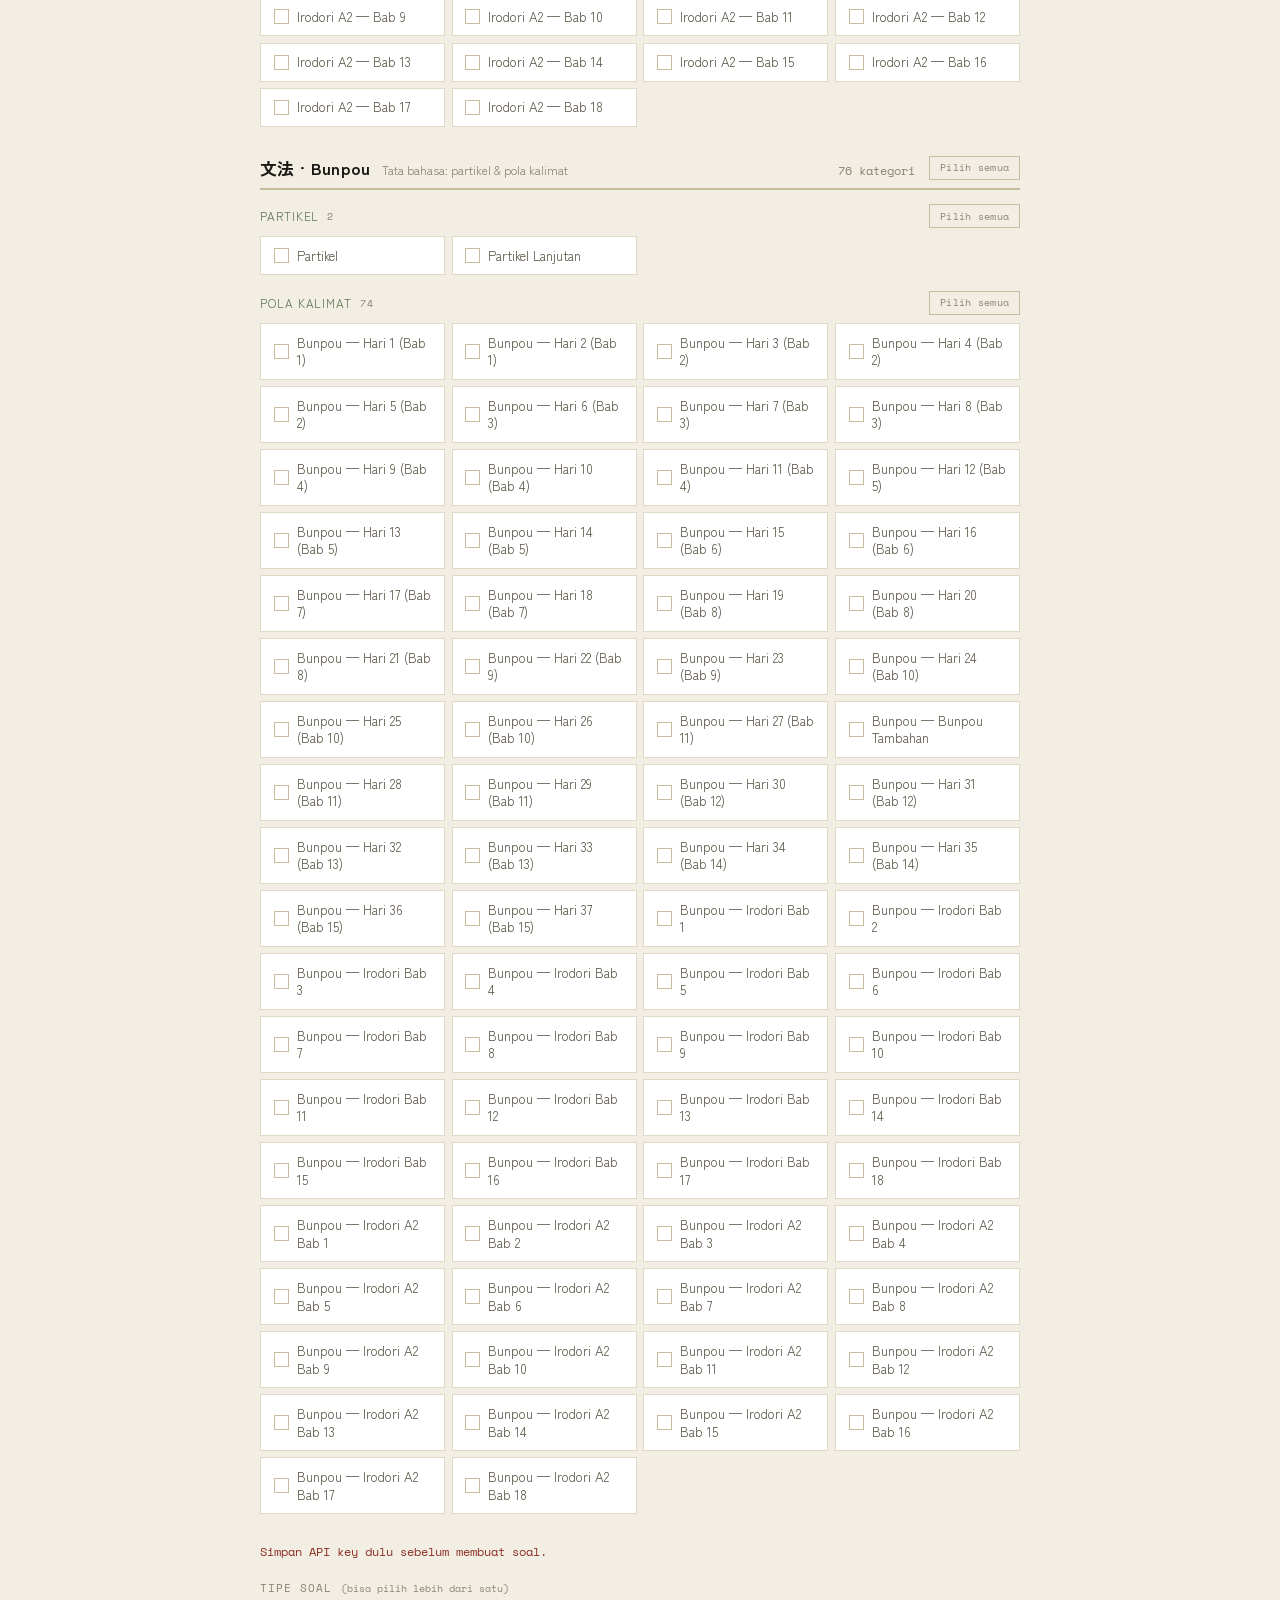
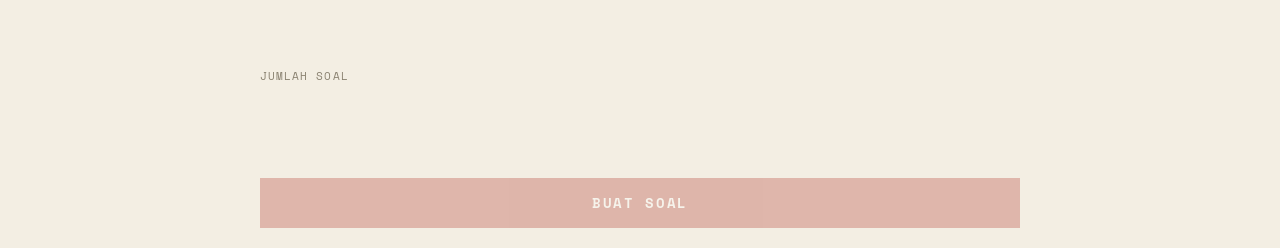
==== commit 49e40ccf: "update kotoba" ====
--- a/ai/index.html
+++ b/ai/index.html
@@ -6,7 +6,7 @@
 <title>Latihan AI · 日本語復習</title>
 <link rel="preconnect" href="https://fonts.googleapis.com">
 <link href="https://fonts.googleapis.com/css2?family=Shippori+Mincho:wght@500;700&family=Space+Mono:wght@400;700&family=Zen+Kaku+Gothic+New:wght@400;500;700&display=swap" rel="stylesheet">
-<link rel="stylesheet" href="../assets/css/style.css?v=202611052300">
+<link rel="stylesheet" href="../assets/css/style.css?v=202611081100">
 <script>
   // Terapkan tema tersimpan sebelum render, biar tidak ada "flash" warna salah
   (function(){
@@ -17,7 +17,7 @@
 </script>
 </head>
 <body>
-<script src="../assets/js/layout.js?v=202611052300"></script>
+<script src="../assets/js/layout.js?v=202611081100"></script>
 <main>
 
 <div id="pageLatihanai" class="page active">
@@ -226,18 +226,18 @@
   </div>
 
 </main>
-<script src="../assets/data.js?v=202611052300"></script>
-<script src="../assets/js/core.js?v=202611052300"></script>
-<script src="../assets/js/notes.js?v=202611052300"></script>
-<script src="../assets/js/cats.js?v=202611052300"></script>
-<script src="../assets/js/catpicker.js?v=202611052300"></script>
-<script src="../assets/js/items.js?v=202611052300"></script>
-<script src="../assets/js/filters.js?v=202611052300"></script>
-<script src="../assets/js/ai-settings.js?v=202611052300"></script>
-<script src="../assets/js/ai-latihan.js?v=202611052300"></script>
-<script src="../assets/js/ai-chat.js?v=202611052300"></script>
-<script src="../assets/js/ai-hub.js?v=202611052300"></script>
-<script src="../assets/js/ai-menulis.js?v=202611052300"></script>
+<script src="../assets/data.js?v=202611081100"></script>
+<script src="../assets/js/core.js?v=202611081100"></script>
+<script src="../assets/js/notes.js?v=202611081100"></script>
+<script src="../assets/js/cats.js?v=202611081100"></script>
+<script src="../assets/js/catpicker.js?v=202611081100"></script>
+<script src="../assets/js/items.js?v=202611081100"></script>
+<script src="../assets/js/filters.js?v=202611081100"></script>
+<script src="../assets/js/ai-settings.js?v=202611081100"></script>
+<script src="../assets/js/ai-latihan.js?v=202611081100"></script>
+<script src="../assets/js/ai-chat.js?v=202611081100"></script>
+<script src="../assets/js/ai-hub.js?v=202611081100"></script>
+<script src="../assets/js/ai-menulis.js?v=202611081100"></script>
 <script>
 initAISettings();
 initAISetup();
